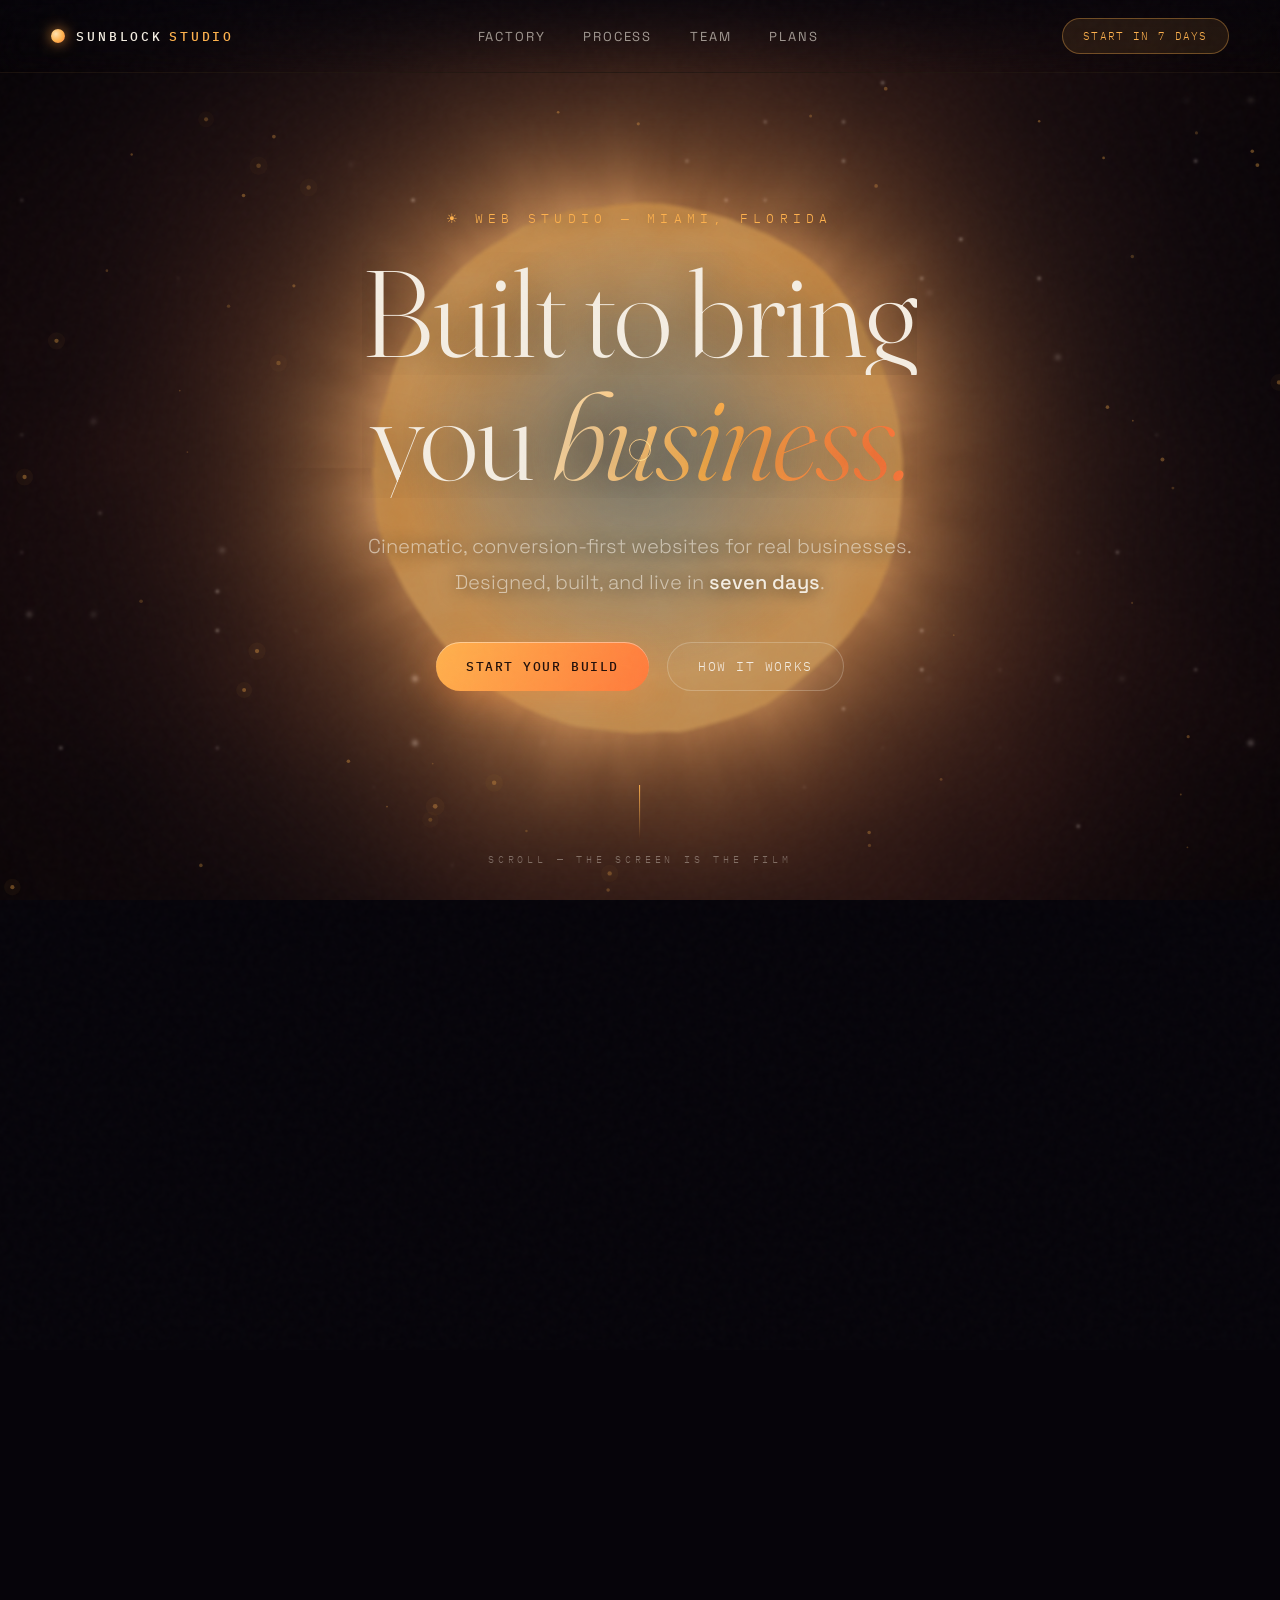
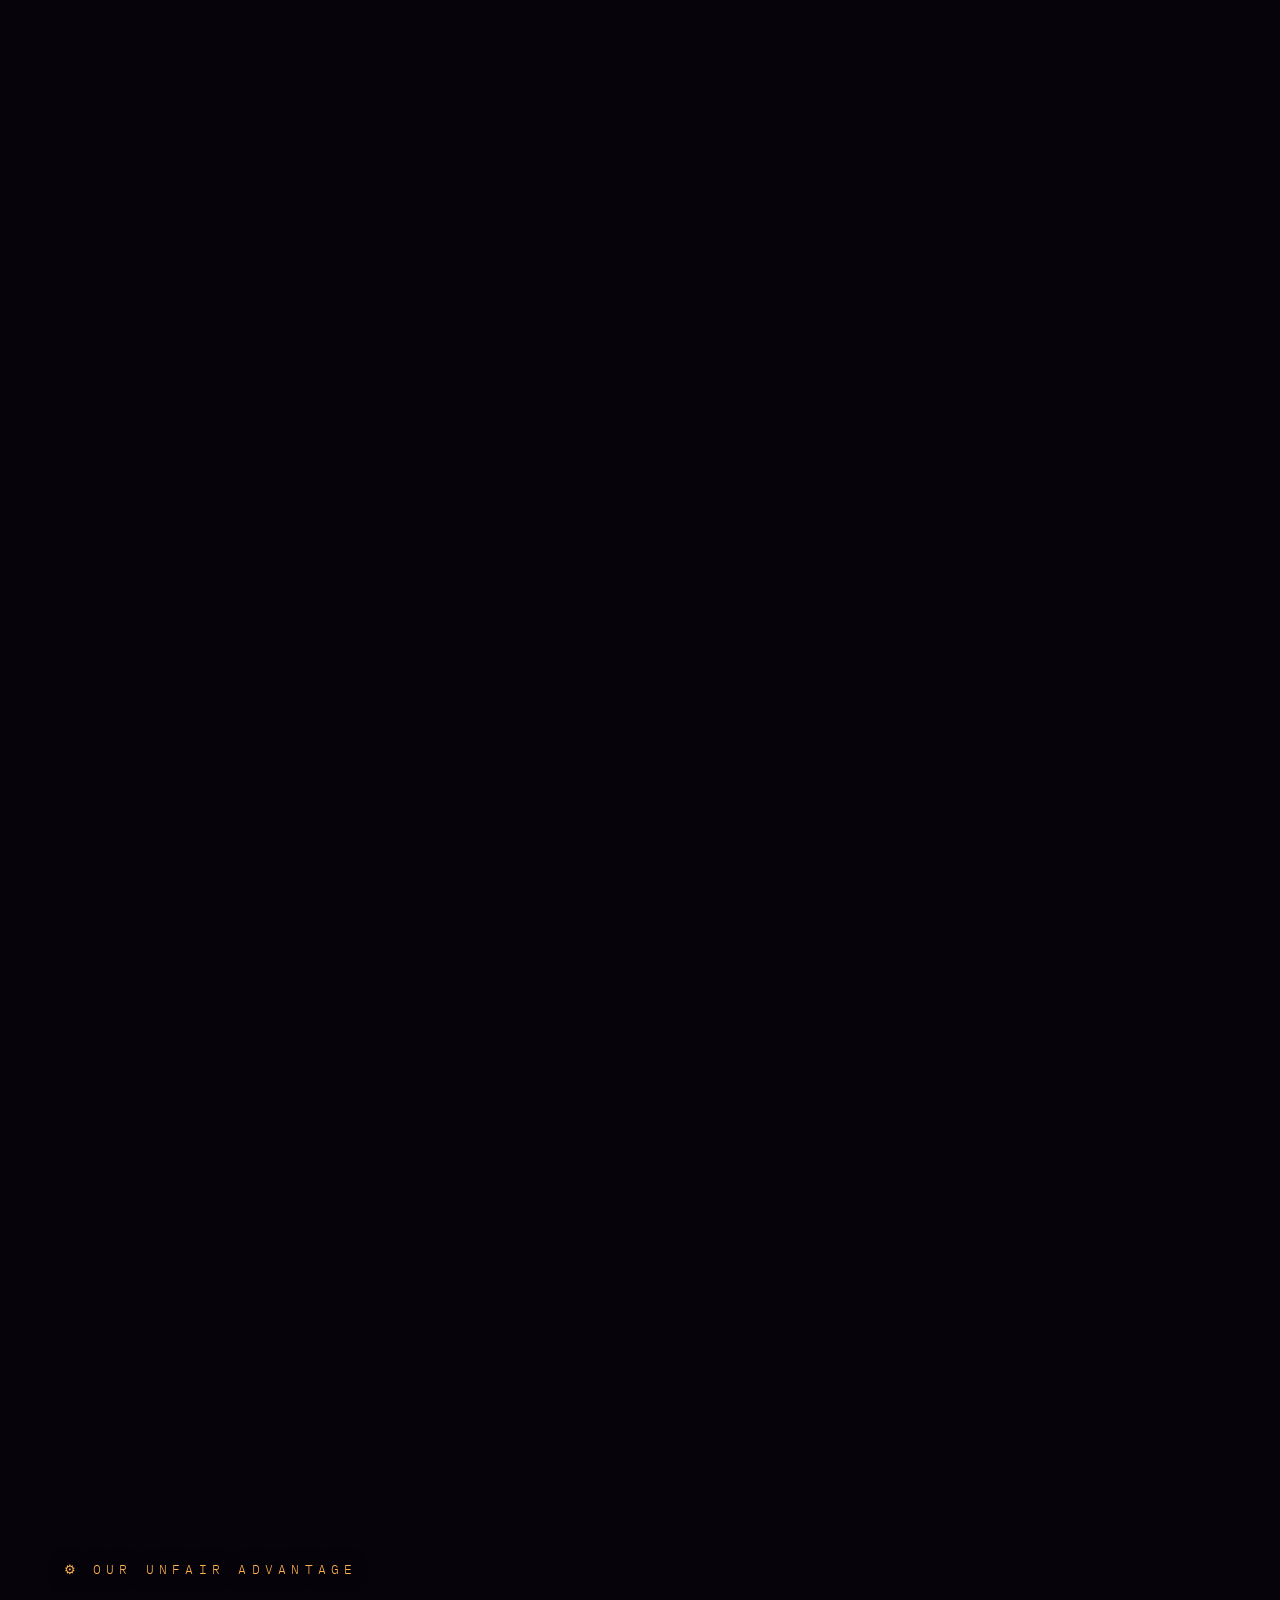
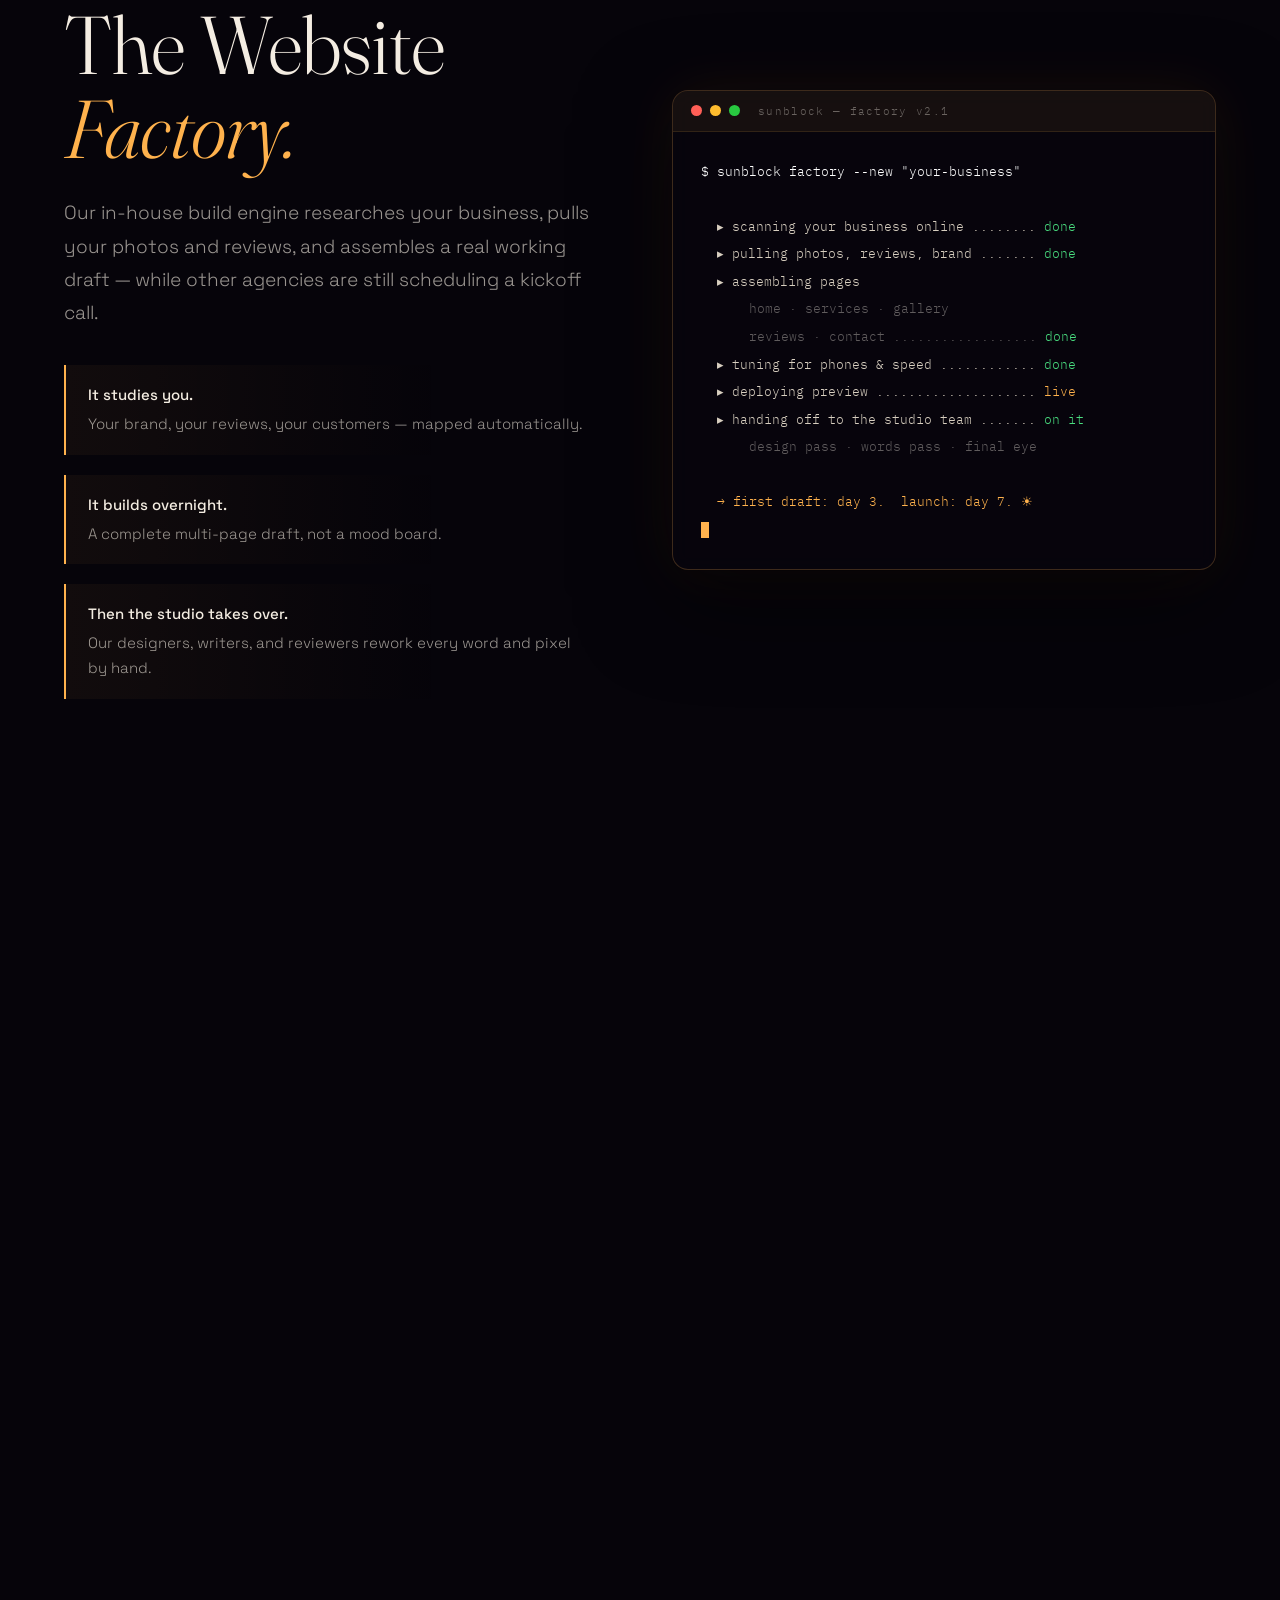
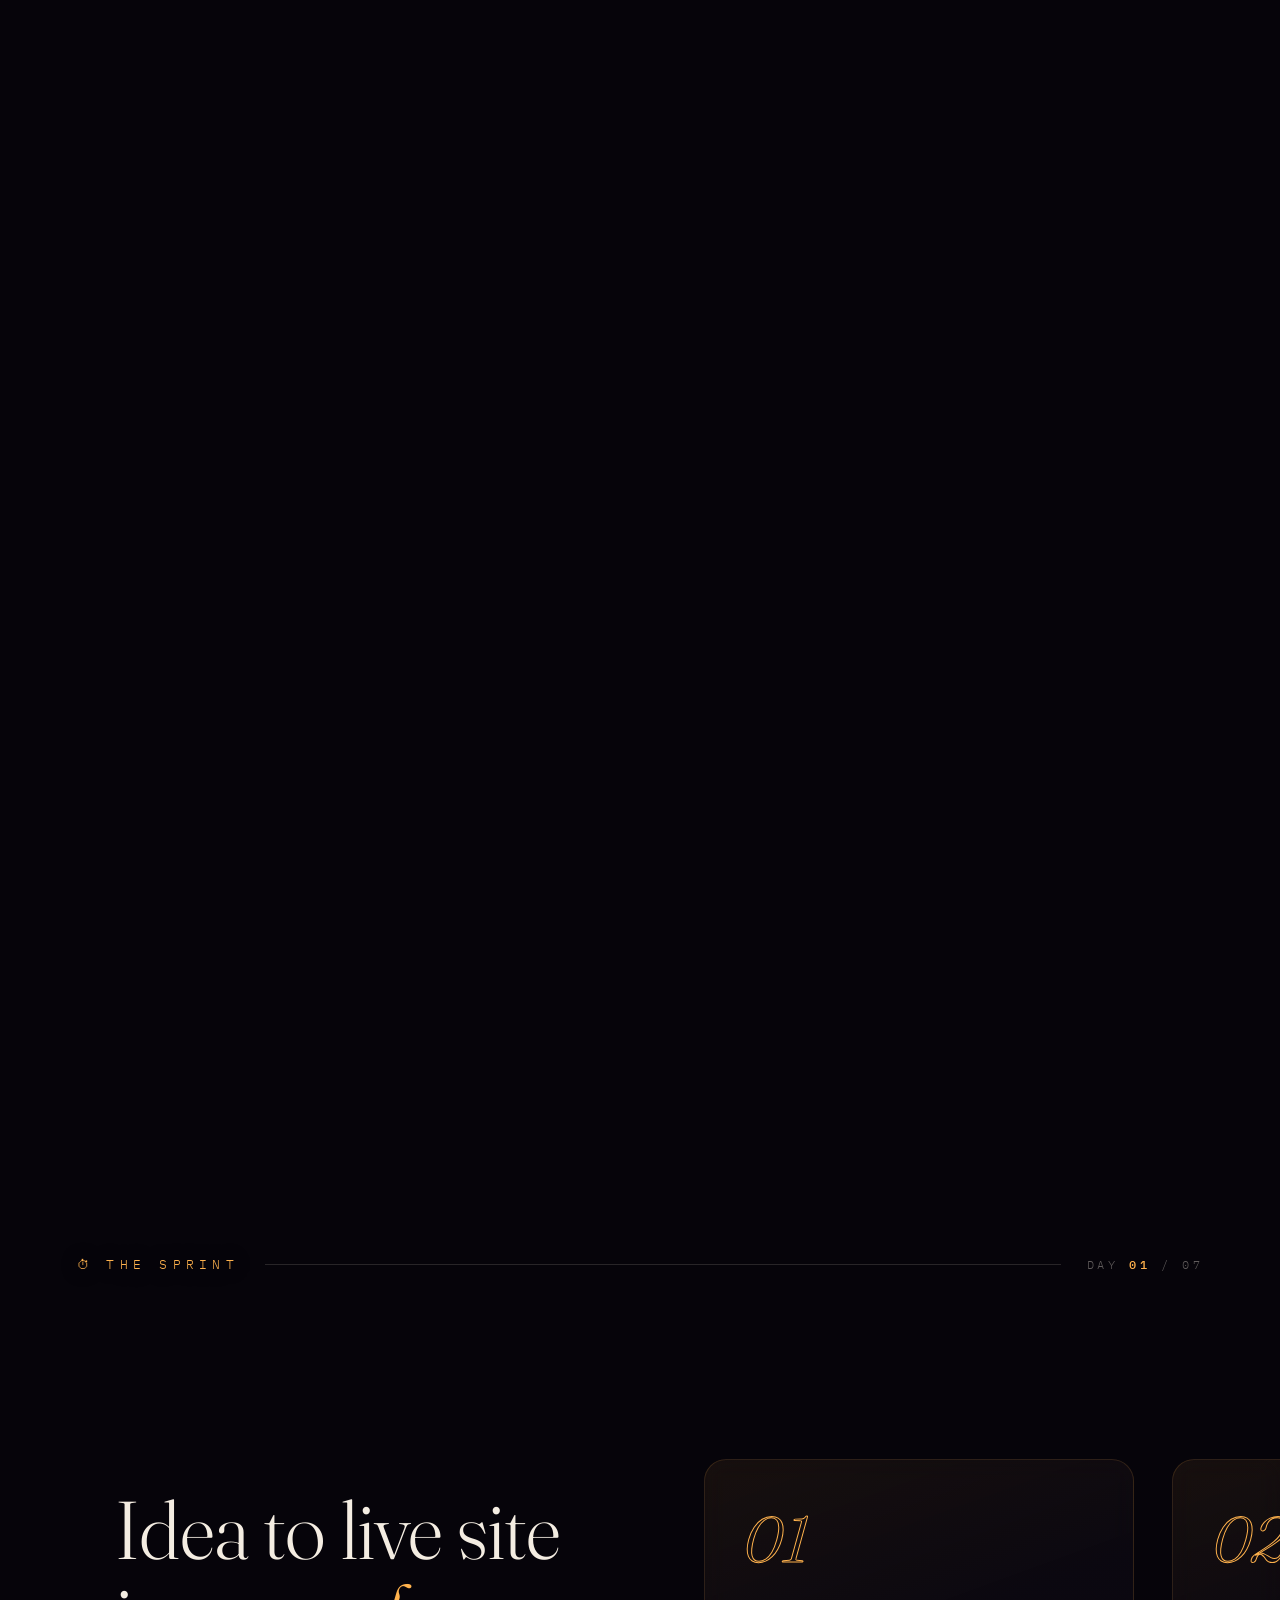
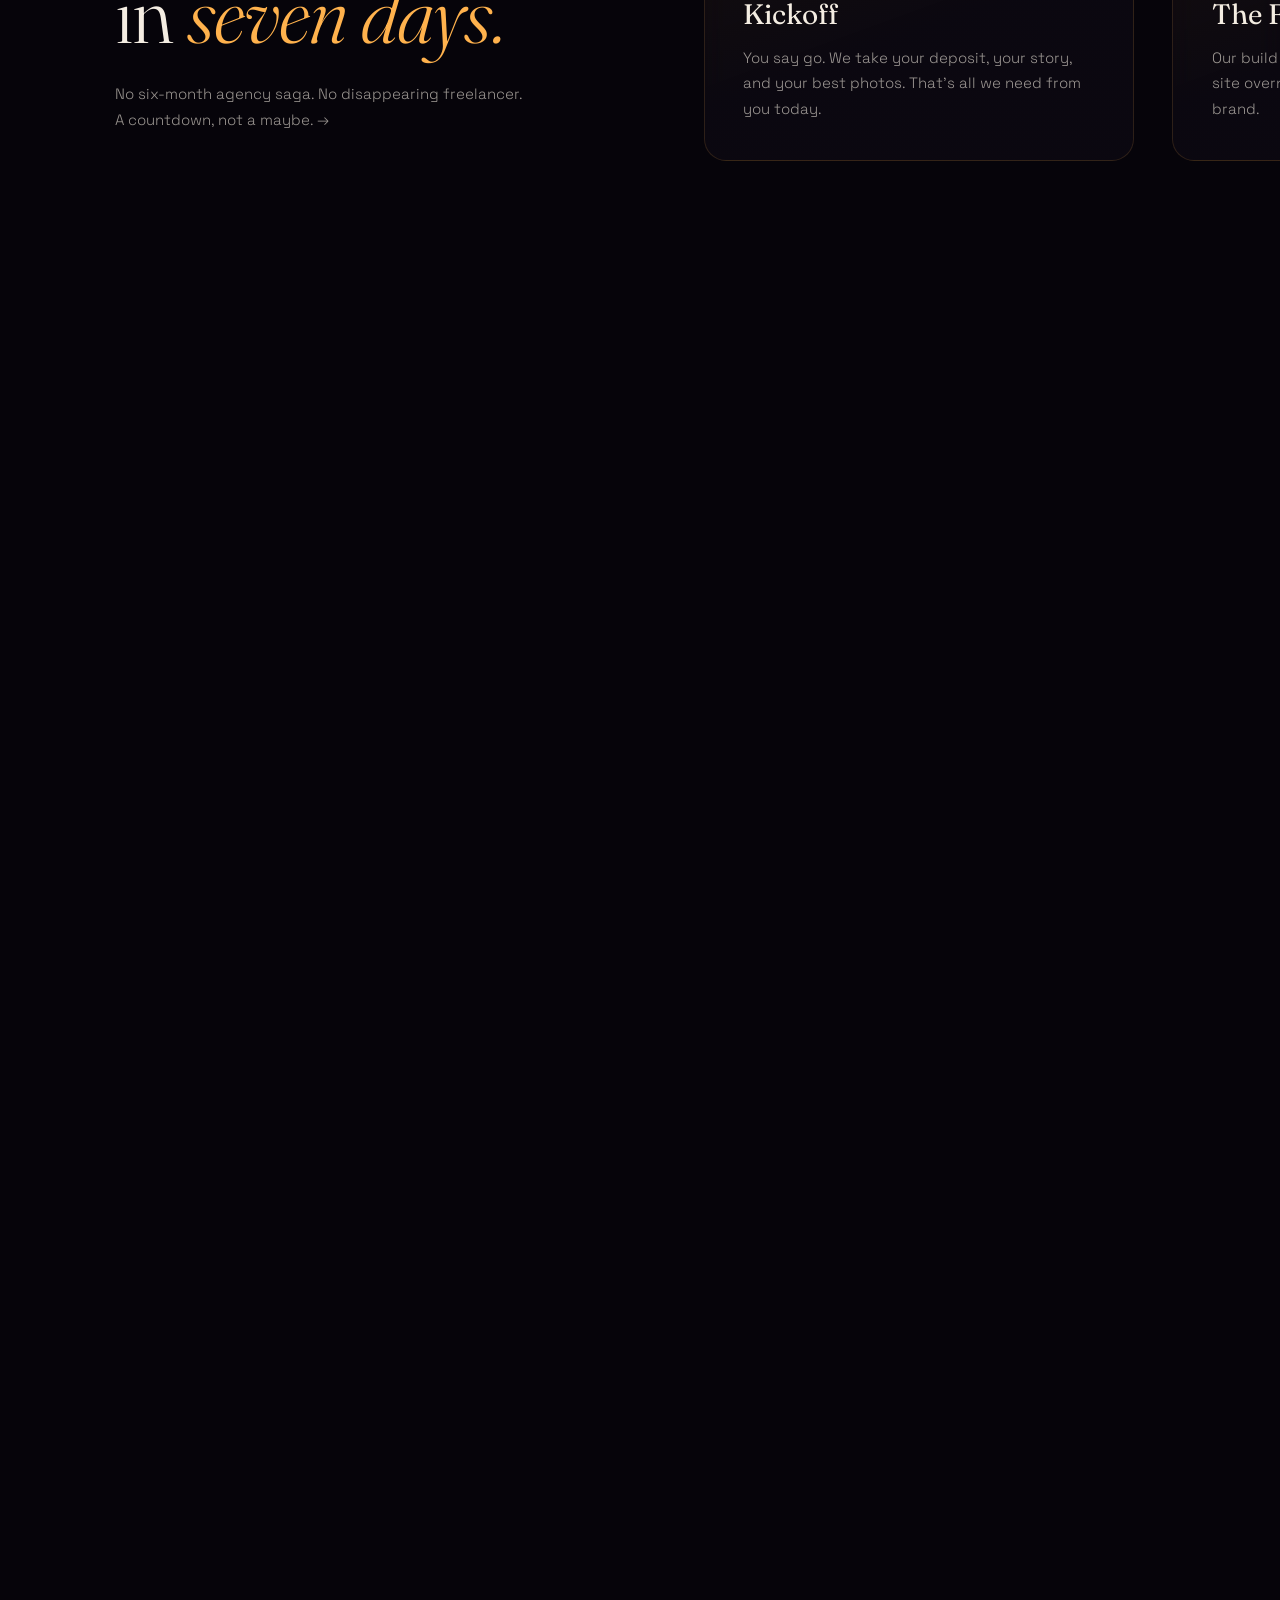
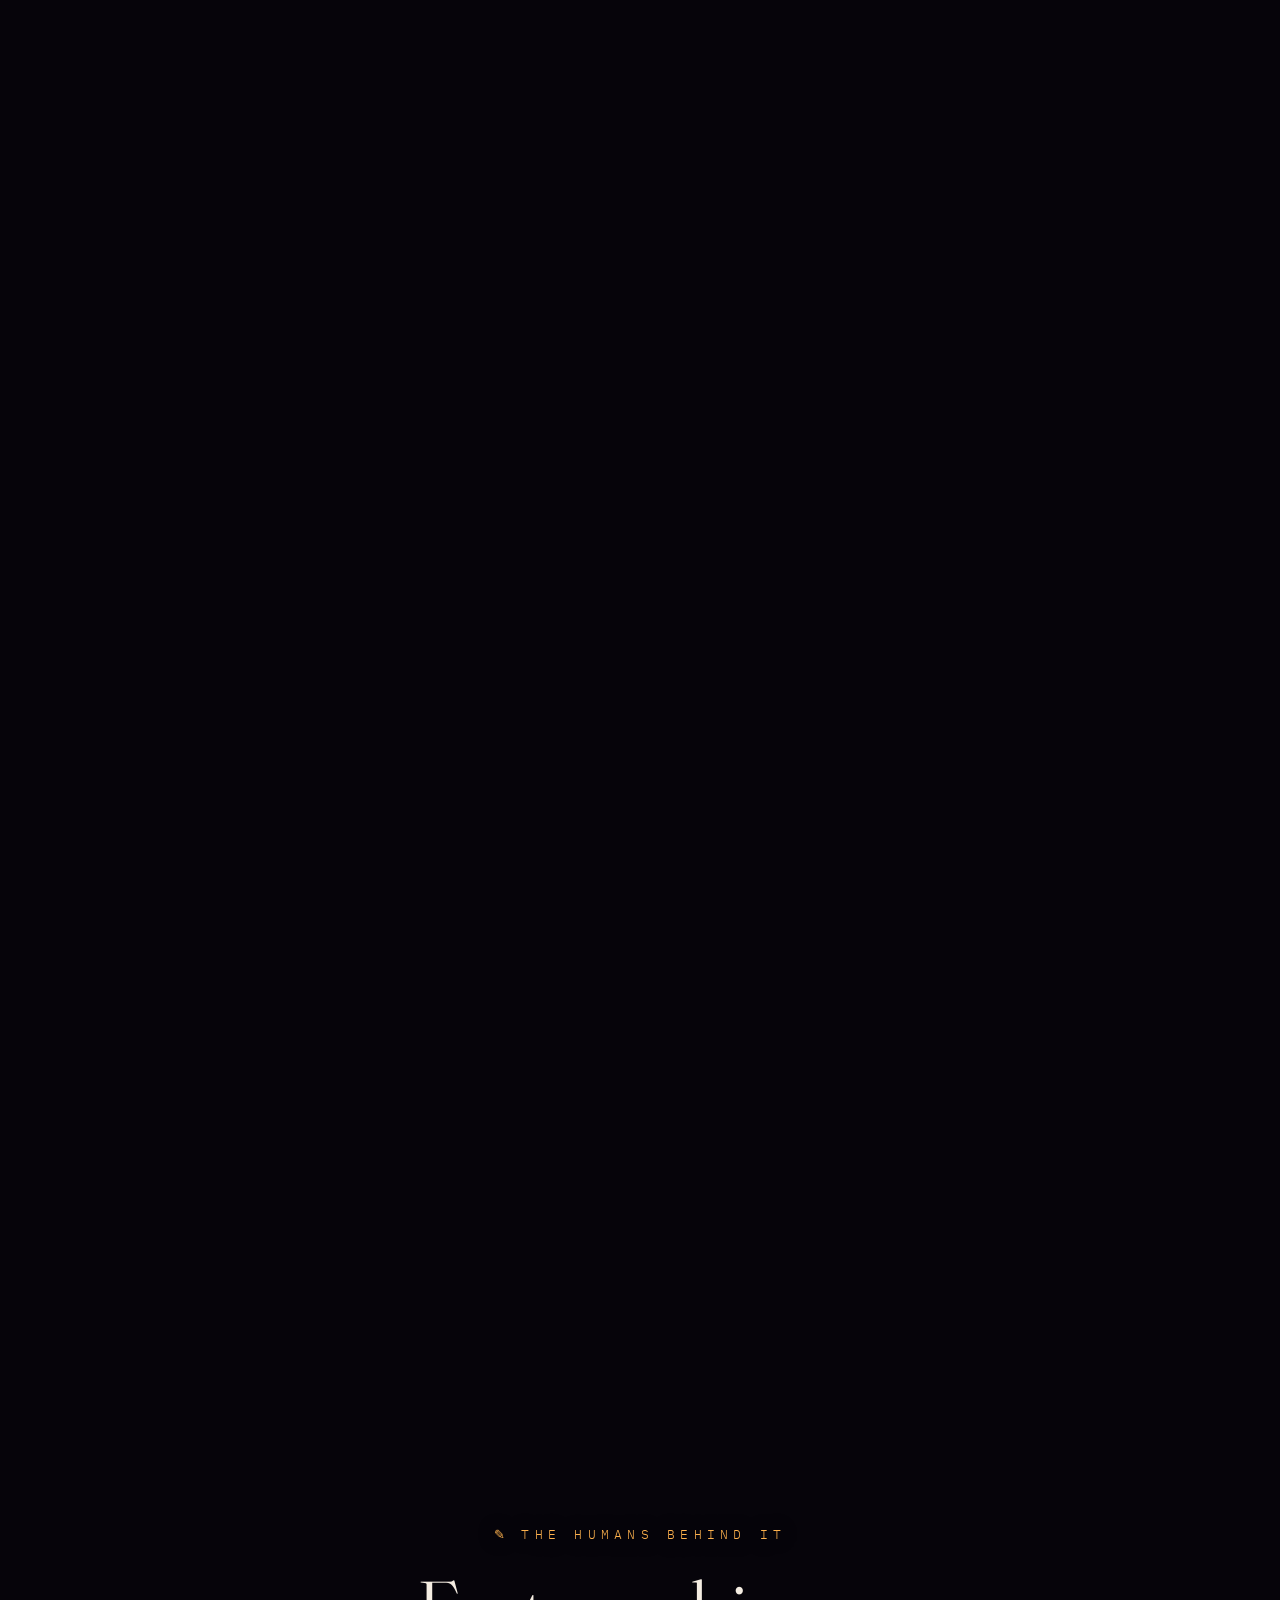
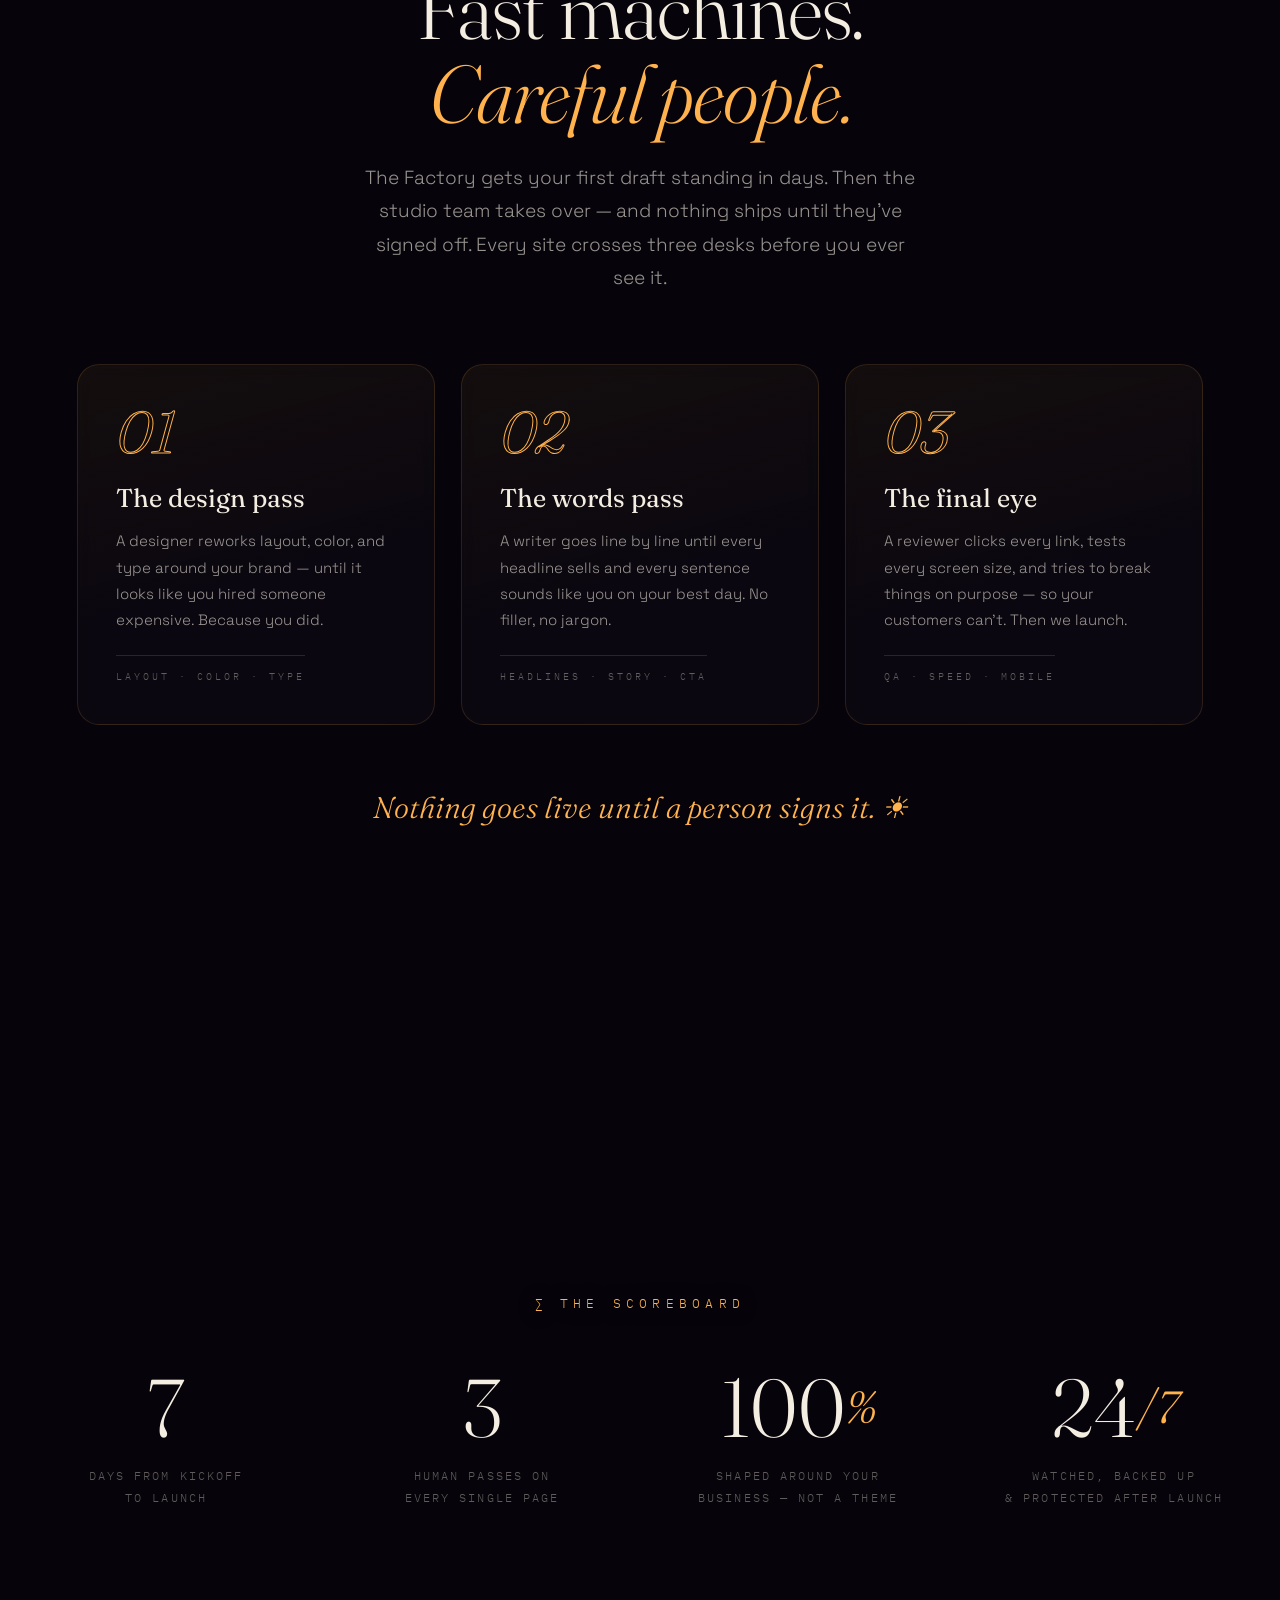
==== index.html @ 23e0f9dd "Sunblock Studio site — Solar Cinema scrollytelling build One-page generative-film site: WebGL sun sh" ====
<!DOCTYPE html>
<html lang="en">
<head>
  <meta charset="UTF-8">
  <meta name="viewport" content="width=device-width, initial-scale=1.0">
  <title>Sunblock Studio — Websites Built to Bring You Business</title>
  <meta name="description" content="Sunblock Studio builds cinematic, conversion-first websites for real businesses. Designed, built, and live in seven days.">
  <meta property="og:title" content="Sunblock Studio">
  <meta property="og:description" content="Websites built to bring you business. Live in seven days.">
  <meta property="og:url" content="https://sunblockstudio.com">
  <link rel="icon" href="data:image/svg+xml,%3Csvg xmlns='http://www.w3.org/2000/svg' viewBox='0 0 100 100'%3E%3Ccircle cx='50' cy='50' r='28' fill='%23ffb24d'/%3E%3Ccircle cx='50' cy='50' r='42' fill='none' stroke='%23ffb24d' stroke-width='3' stroke-dasharray='8 10'/%3E%3C/svg%3E">
  <link rel="preconnect" href="https://fonts.googleapis.com">
  <link rel="preconnect" href="https://fonts.gstatic.com" crossorigin>
  <link href="https://fonts.googleapis.com/css2?family=Fraunces:opsz,wght@9..144,300;9..144,400;9..144,600&family=Space+Grotesk:wght@300;400;500;600&family=IBM+Plex+Mono:wght@400;500&display=swap" rel="stylesheet">
  <link rel="stylesheet" href="styles.css">
</head>
<body>

  <!-- ============ THE FILM : full-screen generative canvases ============ -->
  <canvas id="gl" aria-hidden="true"></canvas>
  <canvas id="net" aria-hidden="true"></canvas>
  <div class="grain" aria-hidden="true"></div>
  <div class="cursor" aria-hidden="true"></div>

  <!-- ============ LOADER ============ -->
  <div class="loader" id="loader" aria-hidden="true">
    <div class="loader-sun"></div>
    <div class="loader-word">SUNBLOCK&nbsp;STUDIO</div>
  </div>

  <!-- ============ NAV ============ -->
  <header class="nav" id="nav">
    <a class="nav-logo" href="#hero" data-jump>
      <span class="nav-sun" aria-hidden="true"></span>
      <span>SUNBLOCK<em>STUDIO</em></span>
    </a>
    <nav class="nav-links">
      <a href="#factory" data-jump>Factory</a>
      <a href="#days" data-jump>Process</a>
      <a href="#team" data-jump>Team</a>
      <a href="#pricing" data-jump>Plans</a>
    </nav>
    <a class="btn btn-small magnetic" href="mailto:hello@sunblockstudio.com">Start in 7 days</a>
  </header>

  <main id="film">

    <!-- ============ SCENE 01 · THE SUN ============ -->
    <section class="scene" id="hero" data-scene="hero" style="--h:220">
      <div class="pin">
        <div class="hero-inner">
          <p class="eyebrow reveal">☀&ensp;WEB STUDIO — MIAMI, FLORIDA</p>
          <h1 class="hero-title">
            <span class="line"><span>Built to bring</span></span>
            <span class="line"><span>you <em>business.</em></span></span>
          </h1>
          <p class="hero-sub reveal">Cinematic, conversion-first websites for real businesses.<br>
          Designed, built, and live in <strong>seven days</strong>.</p>
          <div class="hero-cta reveal">
            <a class="btn btn-solar magnetic" href="#pricing" data-jump>Start your build</a>
            <a class="btn btn-ghost magnetic" href="#factory" data-jump>How it works</a>
          </div>
        </div>
        <div class="scroll-cue">
          <span class="scroll-cue-line"></span>
          <span class="scroll-cue-txt">SCROLL — THE SCREEN IS THE FILM</span>
        </div>
      </div>
    </section>

    <!-- ============ SCENE 02 · THE SIGNAL ============ -->
    <section class="scene" id="signal" data-scene="signal" style="--h:300">
      <div class="pin">
        <div class="beat" data-beat="0">
          <p class="beat-kicker">01 / THE TRUTH</p>
          <h2>Every customer you'll<br>ever get sees your<br><em>website first.</em></h2>
        </div>
        <div class="beat" data-beat="1">
          <p class="beat-kicker">02 / THE WINDOW</p>
          <h2><em>Five seconds.</em><br>That's how long<br>they give you.</h2>
        </div>
        <div class="beat" data-beat="2">
          <p class="beat-kicker">03 / THE FIX</p>
          <h2>Most sites weren't built<br>for that fight.<br><em>Ours are.</em></h2>
          <div class="beat-chips">
            <span class="chip">Loads instantly</span>
            <span class="chip">Looks expensive</span>
            <span class="chip">Makes the phone ring</span>
          </div>
        </div>
      </div>
    </section>

    <!-- ============ SCENE 03 · THE FACTORY ============ -->
    <section class="scene" id="factory" data-scene="factory" style="--h:320">
      <div class="pin">
        <div class="factory-grid">
          <div class="factory-copy">
            <p class="eyebrow">⚙&ensp;OUR UNFAIR ADVANTAGE</p>
            <h2 class="display">The Website<br><em>Factory.</em></h2>
            <p class="lede">Our in-house build engine researches your business, pulls your photos and
              reviews, and assembles a real working draft — while other agencies are still
              scheduling a kickoff call.</p>
            <ul class="factory-feats">
              <li data-feat="0"><b>It studies you.</b> Your brand, your reviews, your customers — mapped automatically.</li>
              <li data-feat="1"><b>It builds overnight.</b> A complete multi-page draft, not a mood board.</li>
              <li data-feat="2"><b>Then the studio takes over.</b> Our designers, writers, and reviewers rework every word and pixel by hand.</li>
            </ul>
          </div>
          <div class="terminal" id="terminal">
            <div class="terminal-bar">
              <span class="tdot td-r"></span><span class="tdot td-y"></span><span class="tdot td-g"></span>
              <span class="terminal-title">sunblock — factory v2.1</span>
            </div>
            <pre class="terminal-body" id="termBody"></pre>
          </div>
        </div>
      </div>
    </section>

    <!-- ============ SCENE 04 · SEVEN DAYS ============ -->
    <section class="scene" id="days" data-scene="days" style="--h:560">
      <div class="pin pin-clip">
        <div class="days-head">
          <p class="eyebrow">⏱&ensp;THE SPRINT</p>
          <div class="days-meter"><span id="daysMeterFill"></span></div>
          <p class="days-count mono">DAY <b id="dayNum">01</b> / 07</p>
        </div>
        <div class="days-track" id="daysTrack">
          <article class="day-card day-intro">
            <h2 class="display">Idea to live site<br>in <em>seven days.</em></h2>
            <p class="lede">No six-month agency saga. No disappearing freelancer.<br>A countdown, not a maybe. →</p>
          </article>
          <article class="day-card"><span class="day-num">01</span><h3>Kickoff</h3><p>You say go. We take your deposit, your story, and your best photos. That's all we need from you today.</p></article>
          <article class="day-card"><span class="day-num">02</span><h3>The Factory runs</h3><p>Our build engine assembles the bones of your site overnight while our designers map your brand.</p></article>
          <article class="day-card"><span class="day-num">03</span><h3>First draft — live</h3><p>You get a real link to a real working site. Not a sketch. Click it on your phone.</p></article>
          <article class="day-card"><span class="day-num">04</span><h3>Your notes</h3><p>Tell us everything. Too bold, not bold enough, wrong photo — we want all of it.</p></article>
          <article class="day-card"><span class="day-num">05</span><h3>Revisions</h3><p>Our designers and writers work through every note until it sounds like you on your best day.</p></article>
          <article class="day-card"><span class="day-num">06</span><h3>Polish &amp; QA</h3><p>Speed-tuned, phone-tested, search-ready. We sweat the last 2% — that's where “fine” becomes “damn.”</p></article>
          <article class="day-card day-launch"><span class="day-num">07</span><h3>Launch ☀</h3><p>Your domain goes live and the internet finally sees your business the way your best customers do.</p></article>
        </div>
      </div>
    </section>

    <!-- ============ SCENE 05 · THE STUDIO ============ -->
    <section class="flow" id="team" data-scene="team">
      <div class="team-head">
        <p class="eyebrow">✎ THE HUMANS BEHIND IT</p>
        <h2 class="display">Fast machines.<br><em>Careful people.</em></h2>
        <p class="lede">The Factory gets your first draft standing in days. Then the studio team takes
          over — and nothing ships until they’ve signed off. Every site crosses three desks
          before you ever see it.</p>
      </div>
      <div class="pass-grid">
        <article class="pass-card reveal">
          <span class="pass-num">01</span>
          <h3>The design pass</h3>
          <p>A designer reworks layout, color, and type around your brand — until it looks like
            you hired someone expensive. Because you did.</p>
          <span class="pass-tag">LAYOUT · COLOR · TYPE</span>
        </article>
        <article class="pass-card reveal">
          <span class="pass-num">02</span>
          <h3>The words pass</h3>
          <p>A writer goes line by line until every headline sells and every sentence sounds like you
            on your best day. No filler, no jargon.</p>
          <span class="pass-tag">HEADLINES · STORY · CTA</span>
        </article>
        <article class="pass-card reveal">
          <span class="pass-num">03</span>
          <h3>The final eye</h3>
          <p>A reviewer clicks every link, tests every screen size, and tries to break things on
            purpose — so your customers can’t. Then we launch.</p>
          <span class="pass-tag">QA · SPEED · MOBILE</span>
        </article>
      </div>
      <p class="team-sign reveal">Nothing goes live until a person signs it. ☀</p>
    </section>

    <!-- ============ SCENE 06 · NUMBERS ============ -->
    <section class="scene" id="numbers" data-scene="numbers" style="--h:240">
      <div class="pin">
        <div class="numbers-wrap">
          <p class="eyebrow">∑&ensp;THE SCOREBOARD</p>
          <div class="numbers-grid">
            <div class="num"><b><span data-count="7">0</span></b><p>days from kickoff<br>to launch</p></div>
            <div class="num"><b><span data-count="3">0</span></b><p>human passes on<br>every single page</p></div>
            <div class="num"><b><span data-count="100">0</span><i>%</i></b><p>shaped around your<br>business — not a theme</p></div>
            <div class="num"><b><span data-count="24">0</span><i>/7</i></b><p>watched, backed up<br>&amp; protected after launch</p></div>
          </div>
        </div>
      </div>
    </section>

    <!-- ============ SCENE 07 · PLANS ============ -->
    <section class="flow" id="pricing" data-scene="pricing">
      <div class="pricing-head">
        <p class="eyebrow">◈ TWO WAYS TO BUILD</p>
        <h2 class="display">Pay for a website,<br><em>get a salesperson.</em></h2>
        <p class="lede">One flat quote, agreed before we start — half to begin, half when you love it.
          No hourly meters, no surprise invoices.</p>
      </div>
      <div class="pricing-grid">
        <div class="price-card" data-tilt>
          <div class="pc-tag">THE STARTER</div>
          <h3>Essential</h3>
          <div class="pc-price">5<span>&nbsp;custom pages</span></div>
          <p class="pc-sub">a sharp, fast presence that makes the phone ring</p>
          <ul>
            <li>Home, about, services, contact — plus one page that’s all yours</li>
            <li>Built for phones first, where your customers are</li>
            <li>Contact &amp; lead-capture forms straight to your inbox</li>
            <li>Professional copywriting included</li>
            <li>SEO foundations — titles, meta, speed, alt text</li>
            <li>Hosting &amp; SSL set up for you</li>
            <li>30 days of post-launch support</li>
          </ul>
          <div class="pc-deal">☀ Comes with your first month of <b>Care Basic</b> — on us</div>
          <a class="btn btn-ghost btn-wide magnetic" href="mailto:hello@sunblockstudio.com?subject=Essential%20build">Start Essential</a>
        </div>
        <div class="price-card price-featured" data-tilt>
          <div class="pc-tag">THE FULL ENGINE</div>
          <h3>Professional</h3>
          <div class="pc-price">8<span>&nbsp;custom pages</span></div>
          <p class="pc-sub">for businesses ready to take bookings and own their keywords</p>
          <ul>
            <li>Everything in Essential, with room to stretch</li>
            <li>Online booking or scheduling, built in</li>
            <li>Advanced SEO to compete for your search terms</li>
            <li>Google Business Profile set up &amp; optimized</li>
            <li>Analytics &amp; conversion tracking</li>
            <li>Social media integration</li>
            <li>60 days of post-launch support</li>
          </ul>
          <div class="pc-deal">☀ Comes with your first month of <b>Care Pro</b> — on us</div>
          <a class="btn btn-solar btn-wide magnetic" href="mailto:hello@sunblockstudio.com?subject=Professional%20build">Start Professional</a>
        </div>
      </div>

      <div class="care-head">
        <p class="eyebrow">♡ THEN WE KEEP IT ALIVE</p>
        <h3 class="care-title">A website isn’t a launch.<br><em>It’s a heartbeat.</em></h3>
      </div>
      <div class="pricing-grid care-grid">
        <div class="price-card care-card" data-tilt>
          <div class="pc-tag">CARE BASIC</div>
          <h3>Watched &amp; safe</h3>
          <ul>
            <li>Daily automated backups</li>
            <li>Uptime monitoring — we know before you do</li>
            <li>Security &amp; software updates</li>
            <li>Monthly speed check</li>
            <li>Monthly email check-in</li>
          </ul>
        </div>
        <div class="price-card care-card" data-tilt>
          <div class="pc-tag">CARE PRO</div>
          <h3>Watched &amp; growing</h3>
          <ul>
            <li>Everything in Care Basic</li>
            <li>2 hours of edits, every month</li>
            <li>Monthly Google Business post</li>
            <li>Keyword ranking + traffic reports</li>
            <li>Priority support</li>
            <li>A free new page every quarter</li>
          </ul>
        </div>
      </div>
      <p class="pricing-note">Exact quote on a 15-minute discovery call. We’ll recommend the right
        fit — no pressure, no homework.</p>
    </section>

    <!-- ============ SCENE 08 · SUNRISE / CONTACT ============ -->
    <section class="scene" id="contact" data-scene="outro" style="--h:200">
      <div class="pin">
        <div class="outro-inner">
          <p class="eyebrow">☀&ensp;YOUR TURN IN THE LIGHT</p>
          <h2 class="outro-title">Let's build<br><em>yours.</em></h2>
          <a class="outro-mail magnetic" href="mailto:hello@sunblockstudio.com">hello@sunblockstudio.com</a>
          <p class="outro-note">Tell us your business name. We'll take it from there.</p>
        </div>
        <footer class="footer">
          <span>© <span id="yr">2026</span> Sunblock Studio · Miami, FL</span>
          <span class="footer-tag">BUILT TO BRING YOU BUSINESS</span>
          <span>sunblockstudio.com</span>
        </footer>
      </div>
    </section>

  </main>

  <script src="main.js"></script>
</body>
</html>
---- styles.css ----
/* ════════════════════════════════════════════════════════════
   SUNBLOCK STUDIO — SOLAR CINEMA
   The screen is the film. DOM floats above two live canvases.
   ════════════════════════════════════════════════════════════ */

:root{
  --bg:#06040a;
  --ink:#f4ede2;
  --ink-dim:rgba(244,237,226,.62);
  --ink-faint:rgba(244,237,226,.38);
  --solar:#ffb24d;
  --solar-hot:#ff7a3c;
  --aqua:#30d7cf;
  --line:rgba(255,178,77,.16);
  --glass:rgba(16,12,22,.55);
  --serif:"Fraunces",Georgia,serif;
  --sans:"Space Grotesk","Helvetica Neue",sans-serif;
  --mono:"IBM Plex Mono",ui-monospace,monospace;
}

*{margin:0;padding:0;box-sizing:border-box}
html{scroll-behavior:auto}
body{
  background:var(--bg);
  color:var(--ink);
  font-family:var(--sans);
  font-weight:300;
  overflow-x:hidden;
  -webkit-font-smoothing:antialiased;
  cursor:none;
}
@media (pointer:coarse){ body{cursor:auto} }

::selection{background:var(--solar);color:#1a0e02}

/* ── canvases: the film layer ─────────────────────────────── */
#gl,#net{
  position:fixed;inset:0;width:100vw;height:100vh;
  pointer-events:none;
}
#gl{z-index:0}
#net{z-index:1}

/* film grain */
.grain{
  position:fixed;inset:-50%;z-index:60;pointer-events:none;
  background-image:url("data:image/svg+xml,%3Csvg viewBox='0 0 300 300' xmlns='http://www.w3.org/2000/svg'%3E%3Cfilter id='n'%3E%3CfeTurbulence type='fractalNoise' baseFrequency='0.85' numOctaves='2' stitchTiles='stitch'/%3E%3C/filter%3E%3Crect width='100%25' height='100%25' filter='url(%23n)' opacity='0.5'/%3E%3C/svg%3E");
  opacity:.045;
  animation:grain 7s steps(8) infinite;
}
@keyframes grain{
  0%,100%{transform:translate(0,0)} 12%{transform:translate(-3%,2%)}
  25%{transform:translate(2%,-4%)} 37%{transform:translate(-4%,-2%)}
  50%{transform:translate(3%,3%)} 62%{transform:translate(-2%,4%)}
  75%{transform:translate(4%,-3%)} 87%{transform:translate(-3%,-3%)}
}

/* cursor */
.cursor{
  position:fixed;z-index:70;width:22px;height:22px;
  left:0;top:0;pointer-events:none;
  border:1px solid rgba(255,178,77,.9);border-radius:50%;
  transform:translate(-50%,-50%);
  transition:width .25s,height .25s,background .25s;
  mix-blend-mode:screen;
  box-shadow:0 0 24px rgba(255,178,77,.35);
}
.cursor.is-hot{width:64px;height:64px;background:rgba(255,178,77,.12)}
@media (pointer:coarse){ .cursor{display:none} }

/* ── loader ───────────────────────────────────────────────── */
.loader{
  position:fixed;inset:0;z-index:100;background:var(--bg);
  display:flex;flex-direction:column;align-items:center;justify-content:center;gap:28px;
  transition:opacity .9s ease,visibility .9s;
}
.loader.is-done{opacity:0;visibility:hidden}
.loader-sun{
  width:64px;height:64px;border-radius:50%;
  background:radial-gradient(circle at 35% 35%,#ffd9a0,var(--solar) 45%,var(--solar-hot));
  box-shadow:0 0 60px 18px rgba(255,150,60,.45);
  animation:pulse 1.4s ease-in-out infinite;
}
@keyframes pulse{50%{transform:scale(1.12);box-shadow:0 0 90px 30px rgba(255,150,60,.55)}}
.loader-word{font-family:var(--mono);font-size:12px;letter-spacing:.5em;color:var(--ink-dim)}

/* ── nav ──────────────────────────────────────────────────── */
.nav{
  position:fixed;z-index:50;top:0;left:0;right:0;
  display:flex;align-items:center;justify-content:space-between;
  padding:18px clamp(20px,4vw,56px);
  background:linear-gradient(rgba(6,4,10,.72),rgba(6,4,10,0));
  backdrop-filter:blur(14px);-webkit-backdrop-filter:blur(14px);
  border-bottom:1px solid rgba(255,178,77,.08);
  transition:transform .5s cubic-bezier(.22,1,.36,1);
}
.nav.is-hidden{transform:translateY(-110%)}
.nav-logo{
  display:flex;align-items:center;gap:11px;text-decoration:none;color:var(--ink);
  font-family:var(--mono);font-size:13px;letter-spacing:.22em;font-weight:500;
}
.nav-logo em{font-style:normal;color:var(--solar);margin-left:.45em}
.nav-sun{
  width:14px;height:14px;border-radius:50%;
  background:radial-gradient(circle at 35% 35%,#ffe2b0,var(--solar) 55%,var(--solar-hot));
  box-shadow:0 0 14px rgba(255,160,60,.8);
}
.nav-links{display:flex;gap:clamp(16px,3vw,38px)}
.nav-links a{
  color:var(--ink-dim);text-decoration:none;font-size:13px;letter-spacing:.14em;
  text-transform:uppercase;font-weight:400;transition:color .25s;
}
.nav-links a:hover{color:var(--solar)}
@media (max-width:760px){ .nav-links{display:none} }

/* ── buttons ──────────────────────────────────────────────── */
.btn{
  display:inline-flex;align-items:center;justify-content:center;gap:8px;
  font-family:var(--mono);font-size:13px;letter-spacing:.12em;text-transform:uppercase;
  padding:15px 30px;border-radius:999px;text-decoration:none;
  transition:transform .3s cubic-bezier(.22,1,.36,1),box-shadow .3s,background .3s,color .3s;
  will-change:transform;
}
.btn-small{padding:10px 20px;font-size:11px}
.btn-wide{width:100%;margin-top:28px}
.btn-solar{
  background:linear-gradient(120deg,var(--solar),var(--solar-hot));
  color:#23100a;font-weight:500;
  box-shadow:0 8px 36px rgba(255,140,60,.35),inset 0 1px 0 rgba(255,255,255,.4);
}
.btn-solar:hover{box-shadow:0 12px 52px rgba(255,140,60,.6)}
.btn-ghost{
  color:var(--ink);border:1px solid rgba(244,237,226,.25);
  background:rgba(244,237,226,.03);
}
.btn-ghost:hover{border-color:var(--solar);color:var(--solar)}
.btn-small{background:rgba(255,178,77,.1);color:var(--solar);border:1px solid rgba(255,178,77,.35)}
.btn-small:hover{background:var(--solar);color:#23100a}

/* ── type system ──────────────────────────────────────────── */
.eyebrow{
  font-family:var(--mono);font-size:clamp(10px,1.1vw,12.5px);letter-spacing:.42em;
  color:var(--solar);text-transform:uppercase;margin-bottom:26px;
}
.display{
  font-family:var(--serif);font-weight:300;
  font-size:clamp(40px,6.4vw,86px);line-height:1.02;letter-spacing:-.01em;
}
.display em{font-style:italic;color:var(--solar)}
.lede{
  font-size:clamp(15px,1.5vw,19px);line-height:1.75;color:var(--ink-dim);
  max-width:560px;margin-top:26px;
}
.mono{font-family:var(--mono)}

/* ── scene plumbing ───────────────────────────────────────── */
.scene{position:relative;z-index:2;height:calc(var(--h) * 1vh)}
.pin{
  position:sticky;top:0;height:100vh;
  display:flex;flex-direction:column;align-items:center;justify-content:center;
  overflow:visible;
}
.pin-clip{overflow:hidden;align-items:flex-start;justify-content:flex-start}
.flow{position:relative;z-index:2;padding:clamp(90px,14vh,160px) clamp(20px,6vw,90px)}

/* ════════ SCENE 01 · HERO ════════ */
.hero-inner{
  text-align:center;padding:60px 40px;max-width:1100px;border-radius:50%;
  background:radial-gradient(closest-side,rgba(6,4,10,.42),transparent 75%);
}
.hero-sub,.eyebrow{text-shadow:0 1px 18px rgba(6,4,10,.8)}
.hero-title{text-shadow:0 2px 40px rgba(6,4,10,.45)}
.hero-title{
  font-family:var(--serif);font-weight:300;
  font-size:clamp(52px,9.6vw,138px);line-height:1.0;letter-spacing:-.015em;
  margin:8px 0 30px;
}
.hero-title em{
  font-style:italic;
  background:linear-gradient(100deg,#ffd9a0 10%,var(--solar) 45%,var(--solar-hot) 90%);
  -webkit-background-clip:text;background-clip:text;color:transparent;
}
.hero-title .line{display:block;overflow:hidden}
.hero-title .line>span{display:inline-block;transform:translateY(110%);animation:rise 1.1s cubic-bezier(.16,1,.3,1) forwards}
.hero-title .line:nth-child(2)>span{animation-delay:.14s}
@keyframes rise{to{transform:translateY(0)}}
.hero-sub{
  font-size:clamp(15px,1.7vw,20px);line-height:1.8;color:var(--ink-dim);
}
.hero-sub strong{color:var(--ink);font-weight:500}
.hero-cta{display:flex;gap:18px;justify-content:center;margin-top:42px;flex-wrap:wrap}

.reveal{opacity:0;transform:translateY(26px);transition:opacity 1s ease,transform 1s cubic-bezier(.16,1,.3,1)}
.reveal.is-in{opacity:1;transform:none}

.scroll-cue{
  position:absolute;bottom:34px;left:50%;transform:translateX(-50%);
  display:flex;flex-direction:column;align-items:center;gap:14px;
}
.scroll-cue-line{
  width:1px;height:54px;background:linear-gradient(var(--solar),transparent);
  position:relative;overflow:hidden;
}
.scroll-cue-line::after{
  content:"";position:absolute;left:0;top:-40%;width:100%;height:40%;
  background:#fff;animation:drip 1.8s ease-in-out infinite;
}
@keyframes drip{to{top:110%}}
.scroll-cue-txt{font-family:var(--mono);font-size:9.5px;letter-spacing:.4em;color:var(--ink-faint)}

/* ════════ SCENE 02 · SIGNAL BEATS ════════ */
.beat{
  position:absolute;inset:0;display:flex;flex-direction:column;
  align-items:center;justify-content:center;text-align:center;padding:0 24px;
  opacity:0;
  background:radial-gradient(55% 42% at 50% 50%,rgba(6,4,10,.6),transparent 72%);
}
.beat h2{text-shadow:0 2px 30px rgba(6,4,10,.7)}
.beat h2{
  font-family:var(--serif);font-weight:300;
  font-size:clamp(38px,6.8vw,92px);line-height:1.08;letter-spacing:-.01em;
}
.beat h2 em{font-style:italic;color:var(--solar)}
.beat-kicker{
  font-family:var(--mono);font-size:12px;letter-spacing:.5em;color:var(--ink-faint);
  margin-bottom:30px;
}
.beat-chips{display:flex;gap:14px;margin-top:44px;flex-wrap:wrap;justify-content:center}
.chip{
  font-family:var(--mono);font-size:12px;letter-spacing:.1em;
  padding:11px 22px;border-radius:999px;
  border:1px solid var(--line);background:var(--glass);
  backdrop-filter:blur(8px);color:var(--solar);
}

/* ════════ SCENE 03 · FACTORY ════════ */
.factory-grid{
  display:grid;grid-template-columns:1fr 1fr;gap:clamp(36px,5vw,80px);
  align-items:center;max-width:1280px;width:100%;padding:0 clamp(20px,5vw,80px);
}
.factory-feats{list-style:none;margin-top:36px;display:flex;flex-direction:column;gap:20px}
.factory-feats li{
  padding:18px 22px;border-left:2px solid var(--line);
  color:var(--ink-dim);line-height:1.65;font-size:15px;
  background:linear-gradient(90deg,rgba(255,178,77,.05),transparent 70%);
  opacity:.25;transform:translateX(-12px);
  transition:opacity .6s,transform .6s,border-color .6s;
}
.factory-feats li.is-on{opacity:1;transform:none;border-color:var(--solar)}
.factory-feats b{color:var(--ink);font-weight:500;display:block;margin-bottom:4px}

.terminal{
  border-radius:16px;overflow:hidden;
  background:rgba(8,6,14,.82);
  border:1px solid rgba(255,178,77,.22);
  box-shadow:0 30px 90px rgba(0,0,0,.6),0 0 60px rgba(255,150,60,.08);
  backdrop-filter:blur(10px);
}
.terminal-bar{
  display:flex;align-items:center;gap:8px;padding:13px 18px;
  background:rgba(255,178,77,.06);border-bottom:1px solid rgba(255,178,77,.12);
}
.tdot{width:11px;height:11px;border-radius:50%}
.td-r{background:#ff5f57}.td-y{background:#febc2e}.td-g{background:#28c840}
.terminal-title{font-family:var(--mono);font-size:11px;color:var(--ink-faint);margin-left:10px;letter-spacing:.12em}
.terminal-body{
  font-family:var(--mono);font-size:clamp(11px,1.05vw,13.5px);line-height:2.05;
  padding:26px 28px;min-height:340px;white-space:pre-wrap;color:#d8cfc0;
}
.terminal-body .t-cmd{color:#fff}
.terminal-body .t-ok{color:#4ade80}
.terminal-body .t-key{color:var(--solar)}
.terminal-body .t-dim{color:var(--ink-faint)}
.t-cursor{
  display:inline-block;width:.6em;height:1.15em;vertical-align:text-bottom;
  background:var(--solar);animation:blink 1s steps(1) infinite;
}
@keyframes blink{50%{opacity:0}}
@media (max-width:900px){
  .factory-grid{grid-template-columns:1fr;gap:18px}
  .factory-copy .display{font-size:clamp(30px,7vw,40px)}
  .factory-copy .display br{display:none}
  .factory-copy .lede{font-size:13.5px;line-height:1.55;margin-top:14px}
  .factory-copy .eyebrow{margin-bottom:12px}
  .factory-feats{margin-top:16px;gap:8px}
  .factory-feats li{padding:8px 14px;font-size:12.5px;line-height:1.4}
  .factory-feats b{display:inline;margin-right:6px}
  .terminal-body{min-height:0;height:200px;overflow:hidden;line-height:1.8;padding:16px 18px}
}

/* ════════ SCENE 04 · SEVEN DAYS ════════ */
.days-head{
  position:absolute;top:0;left:0;right:0;z-index:3;
  padding:96px clamp(20px,6vw,90px) 0;
  display:flex;align-items:center;gap:26px;
}
.days-head .eyebrow{margin:0;white-space:nowrap}
.days-meter{
  flex:1;height:1px;background:rgba(244,237,226,.14);position:relative;
}
.days-meter span{
  position:absolute;left:0;top:-1px;height:3px;width:0%;
  background:linear-gradient(90deg,var(--solar),var(--solar-hot));
  box-shadow:0 0 16px rgba(255,150,60,.8);border-radius:3px;
}
.days-count{font-size:12px;letter-spacing:.3em;color:var(--ink-faint);white-space:nowrap}
.days-count b{color:var(--solar);font-weight:500}

.days-track{
  display:flex;align-items:center;gap:clamp(22px,3vw,44px);
  height:100vh;padding:0 clamp(20px,6vw,90px);
  will-change:transform;
}
.day-card{
  flex:0 0 auto;width:clamp(300px,34vw,430px);
  padding:clamp(28px,3vw,44px);border-radius:22px;
  background:linear-gradient(160deg,rgba(255,178,77,.07),rgba(16,12,22,.55) 55%);
  border:1px solid rgba(255,178,77,.14);
  backdrop-filter:blur(12px);
  transition:border-color .4s,transform .4s;
}
.day-card:hover{border-color:rgba(255,178,77,.5);transform:translateY(-6px)}
.day-intro{width:clamp(340px,46vw,640px);background:none;border:none;backdrop-filter:none}
.day-num{
  font-family:var(--serif);font-style:italic;font-size:clamp(54px,5vw,76px);
  color:transparent;-webkit-text-stroke:1px var(--solar);display:block;margin-bottom:18px;
}
.day-card h3{
  font-family:var(--serif);font-weight:400;font-size:clamp(24px,2.2vw,32px);margin-bottom:14px;
}
.day-card p{color:var(--ink-dim);line-height:1.7;font-size:15px}
.day-launch{
  background:linear-gradient(160deg,rgba(255,150,60,.22),rgba(255,178,77,.06));
  border-color:rgba(255,178,77,.55);
  box-shadow:0 0 70px rgba(255,150,60,.18);
}
.day-launch .day-num{color:var(--solar);-webkit-text-stroke:0}

/* ════════ SCENE 05 · THE STUDIO ════════ */
.team-head{max-width:900px;margin:0 auto 70px;text-align:center}
.team-head .lede{margin-left:auto;margin-right:auto}
.pass-grid{
  display:grid;grid-template-columns:repeat(auto-fit,minmax(280px,1fr));
  gap:26px;max-width:1240px;margin:0 auto;
}
.pass-card{
  position:relative;padding:clamp(30px,3vw,44px);border-radius:22px;
  background:linear-gradient(165deg,rgba(255,178,77,.06),rgba(14,10,20,.6) 60%);
  border:1px solid rgba(255,178,77,.14);
  backdrop-filter:blur(10px);
  transition:opacity .9s ease,transform .6s cubic-bezier(.22,1,.36,1),border-color .45s,box-shadow .45s;
}
.pass-card:hover{
  transform:translateY(-8px);border-color:rgba(255,178,77,.5);
  box-shadow:0 24px 70px rgba(0,0,0,.5),0 0 50px rgba(255,150,60,.1);
}
.pass-num{
  font-family:var(--serif);font-style:italic;font-size:clamp(50px,4.6vw,68px);
  color:transparent;-webkit-text-stroke:1px var(--solar);
  display:block;margin-bottom:20px;line-height:1;
}
.pass-card h3{font-family:var(--serif);font-weight:400;font-size:clamp(22px,2vw,28px);margin-bottom:14px}
.pass-card p{color:var(--ink-dim);line-height:1.75;font-size:15px}
.pass-tag{
  display:inline-block;margin-top:22px;
  font-family:var(--mono);font-size:10px;letter-spacing:.3em;color:var(--ink-faint);
  border-top:1px solid var(--line);padding-top:14px;
}
.team-sign{
  text-align:center;margin-top:64px;
  font-family:var(--serif);font-style:italic;font-size:clamp(20px,2.4vw,30px);
  color:var(--solar);
}

/* ════════ SCENE 06 · NUMBERS ════════ */
.numbers-wrap{text-align:center;padding:0 20px;width:100%;max-width:1280px}
.numbers-grid{
  display:grid;grid-template-columns:repeat(4,1fr);gap:24px;margin-top:56px;
}
.num b{
  font-family:var(--serif);font-weight:300;display:block;
  font-size:clamp(46px,6.4vw,104px);line-height:1;
  color:var(--ink);font-variant-numeric:tabular-nums;
}
.num b i{font-style:italic;color:var(--solar);font-size:.55em;vertical-align:.32em}
.num p{
  margin-top:16px;font-family:var(--mono);font-size:11.5px;letter-spacing:.18em;
  text-transform:uppercase;color:var(--ink-faint);line-height:1.9;
}
@media (max-width:860px){ .numbers-grid{grid-template-columns:repeat(2,1fr);gap:44px 16px} }

/* ════════ SCENE 07 · PRICING ════════ */
.pricing-head{text-align:center;max-width:880px;margin:0 auto 70px}
.pricing-grid{
  display:grid;grid-template-columns:repeat(auto-fit,minmax(320px,460px));
  gap:30px;justify-content:center;max-width:1100px;margin:0 auto;
}
.price-card{
  position:relative;padding:clamp(30px,3.4vw,48px);border-radius:24px;
  background:rgba(14,10,20,.62);
  border:1px solid rgba(244,237,226,.1);
  backdrop-filter:blur(12px);
  transition:transform .45s cubic-bezier(.22,1,.36,1),box-shadow .45s;
}
.price-card:hover{transform:translateY(-8px)}
.price-featured{
  border:1px solid transparent;
  background:
    linear-gradient(rgba(16,11,22,.92),rgba(16,11,22,.92)) padding-box,
    linear-gradient(130deg,var(--solar),var(--solar-hot) 40%,#7a3cff 75%,var(--aqua)) border-box;
  box-shadow:0 30px 90px rgba(255,140,60,.14);
}
.price-featured:hover{box-shadow:0 40px 110px rgba(255,140,60,.26)}
.pc-tag{
  font-family:var(--mono);font-size:10.5px;letter-spacing:.4em;color:var(--solar);
  margin-bottom:22px;
}
.price-card h3{font-family:var(--serif);font-weight:400;font-size:30px;margin-bottom:8px}
.pc-price{font-family:var(--serif);font-weight:300;font-size:clamp(56px,6vw,84px);line-height:1.1}
.pc-price i{font-style:italic;color:var(--solar);font-size:.5em;vertical-align:.4em}
.pc-price span{font-size:18px;color:var(--ink-faint);font-family:var(--sans)}
.pc-sub{font-family:var(--mono);font-size:12px;letter-spacing:.1em;color:var(--ink-faint);margin:10px 0 30px}
.price-card ul{list-style:none;display:flex;flex-direction:column;gap:14px}
.price-card li{
  padding-left:30px;position:relative;color:var(--ink-dim);font-size:15px;line-height:1.55;
}
.price-card li::before{
  content:"☀";position:absolute;left:0;top:1px;color:var(--solar);font-size:13px;
}
.pc-deal{
  margin-top:28px;padding:16px 18px;border-radius:14px;
  background:linear-gradient(110deg,rgba(255,150,60,.14),rgba(255,178,77,.05));
  border:1px dashed rgba(255,178,77,.45);
  font-size:13.5px;line-height:1.55;color:var(--ink-dim);
}
.pc-deal b{color:var(--solar);font-weight:500}
.care-head{text-align:center;margin:110px auto 50px;max-width:760px}
.care-title{
  font-family:var(--serif);font-weight:300;
  font-size:clamp(30px,4.4vw,56px);line-height:1.12;
}
.care-title em{font-style:italic;color:var(--solar)}
.care-grid{grid-template-columns:repeat(auto-fit,minmax(300px,420px))}
.care-card h3{margin-bottom:24px}
.pricing-note{
  text-align:center;margin:64px auto 0;max-width:520px;
  font-family:var(--mono);font-size:12.5px;letter-spacing:.06em;line-height:2;
  color:var(--ink-faint);
}

/* ════════ SCENE 08 · OUTRO ════════ */
.outro-inner{text-align:center;padding:0 20px}
.outro-title{
  font-family:var(--serif);font-weight:300;
  font-size:clamp(64px,12.5vw,190px);line-height:.98;letter-spacing:-.02em;
  margin-bottom:48px;
}
.outro-title em{font-style:italic;color:var(--solar)}
.outro-mail{
  font-family:var(--mono);font-size:clamp(15px,2.4vw,26px);letter-spacing:.08em;
  color:var(--ink);text-decoration:none;
  border-bottom:1px solid var(--solar);padding-bottom:8px;
  transition:color .3s,text-shadow .3s;
}
.outro-mail:hover{color:var(--solar);text-shadow:0 0 30px rgba(255,160,60,.6)}
.outro-note{margin-top:30px;color:var(--ink-faint);font-size:14px;letter-spacing:.05em}
.footer{
  position:absolute;bottom:0;left:0;right:0;
  display:flex;justify-content:space-between;align-items:center;gap:14px;
  padding:26px clamp(20px,5vw,60px);
  border-top:1px solid rgba(255,178,77,.1);
  font-family:var(--mono);font-size:10.5px;letter-spacing:.18em;color:var(--ink-faint);
}
.footer-tag{color:var(--solar)}
@media (max-width:700px){
  .footer{flex-direction:column;gap:8px;text-align:center}
}

/* ── reduced motion ───────────────────────────────────────── */
@media (prefers-reduced-motion:reduce){
  *,*::before,*::after{animation-duration:.01ms !important;transition-duration:.01ms !important}
  body{cursor:auto}
  .cursor,.grain{display:none}
  .scene{height:auto !important;min-height:100vh}
  .pin{position:relative;height:auto;min-height:100vh;padding:120px 0}
  .beat{position:relative;opacity:1 !important;transform:none !important;padding:60px 24px}
  .days-track{flex-wrap:wrap;height:auto;transform:none !important;padding-top:160px;padding-bottom:80px}
  .work-card{opacity:1;transform:none}
  .factory-feats li{opacity:1;transform:none}
}
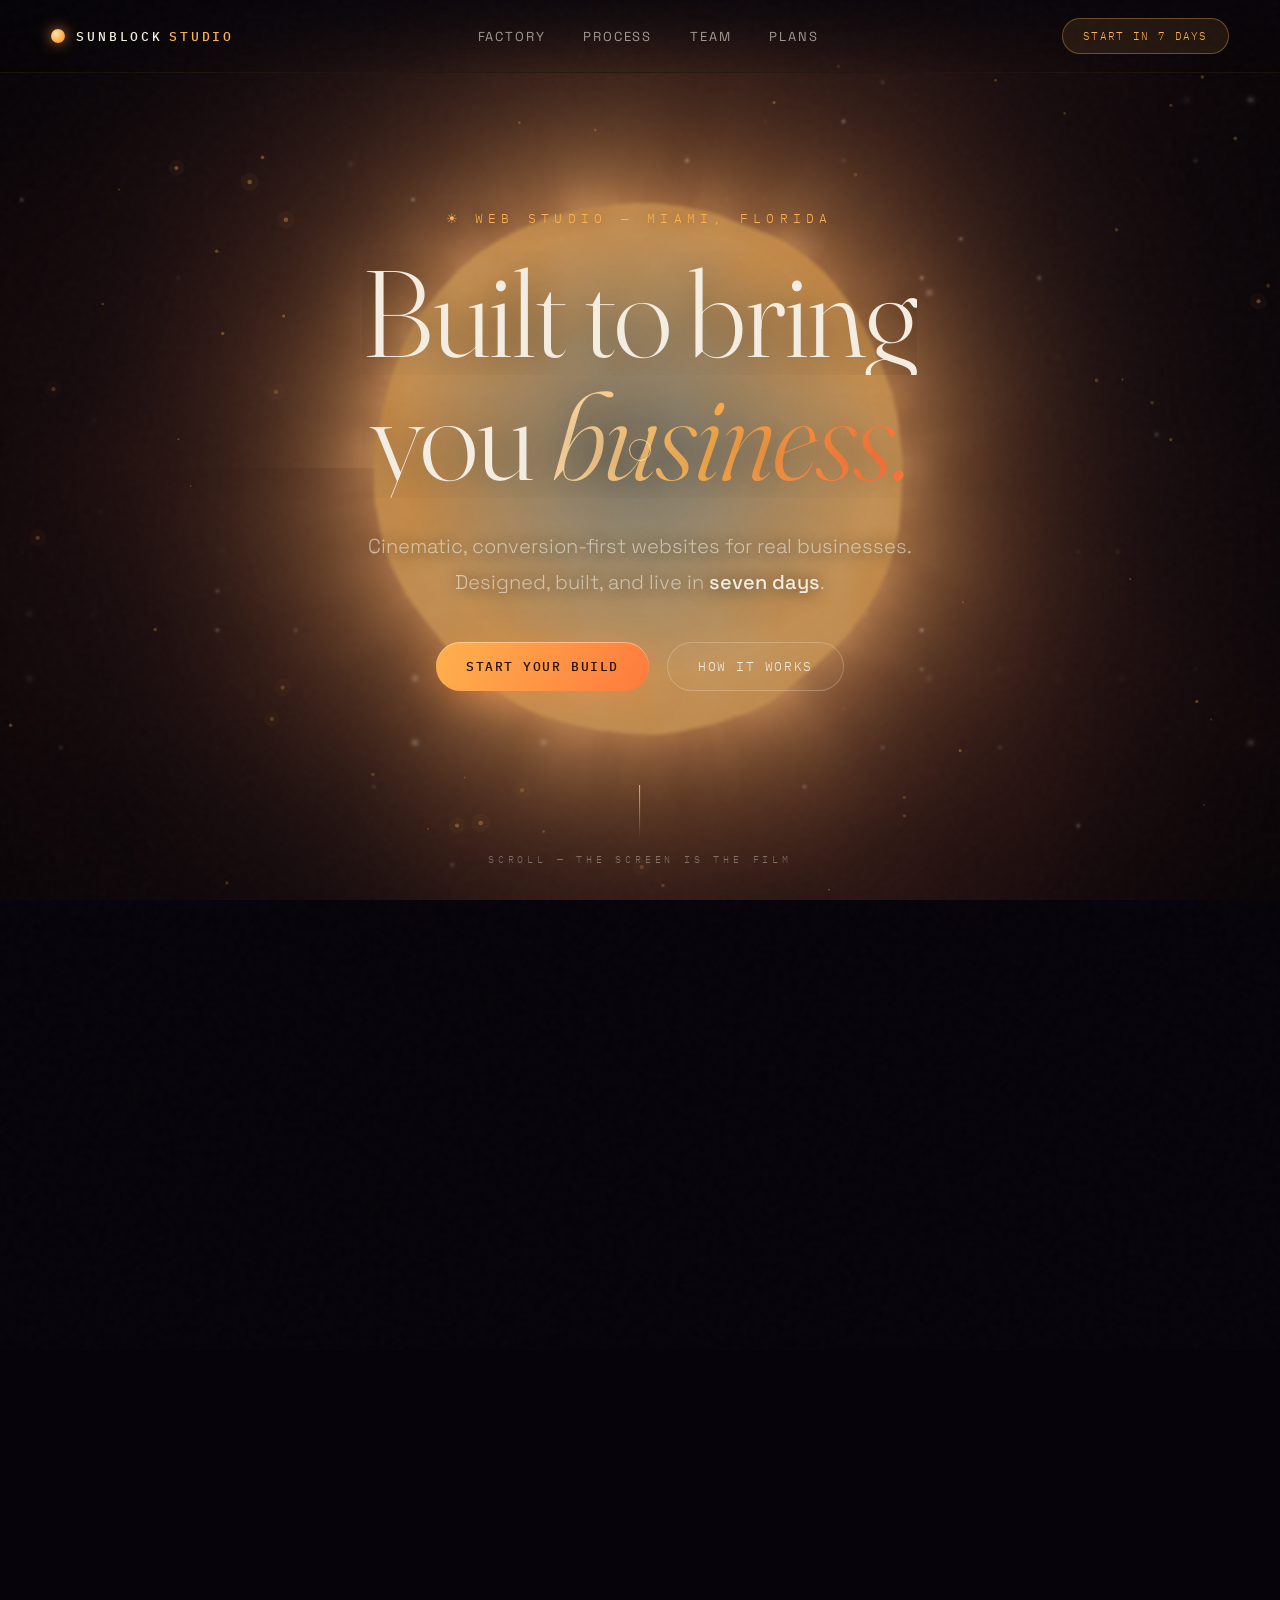
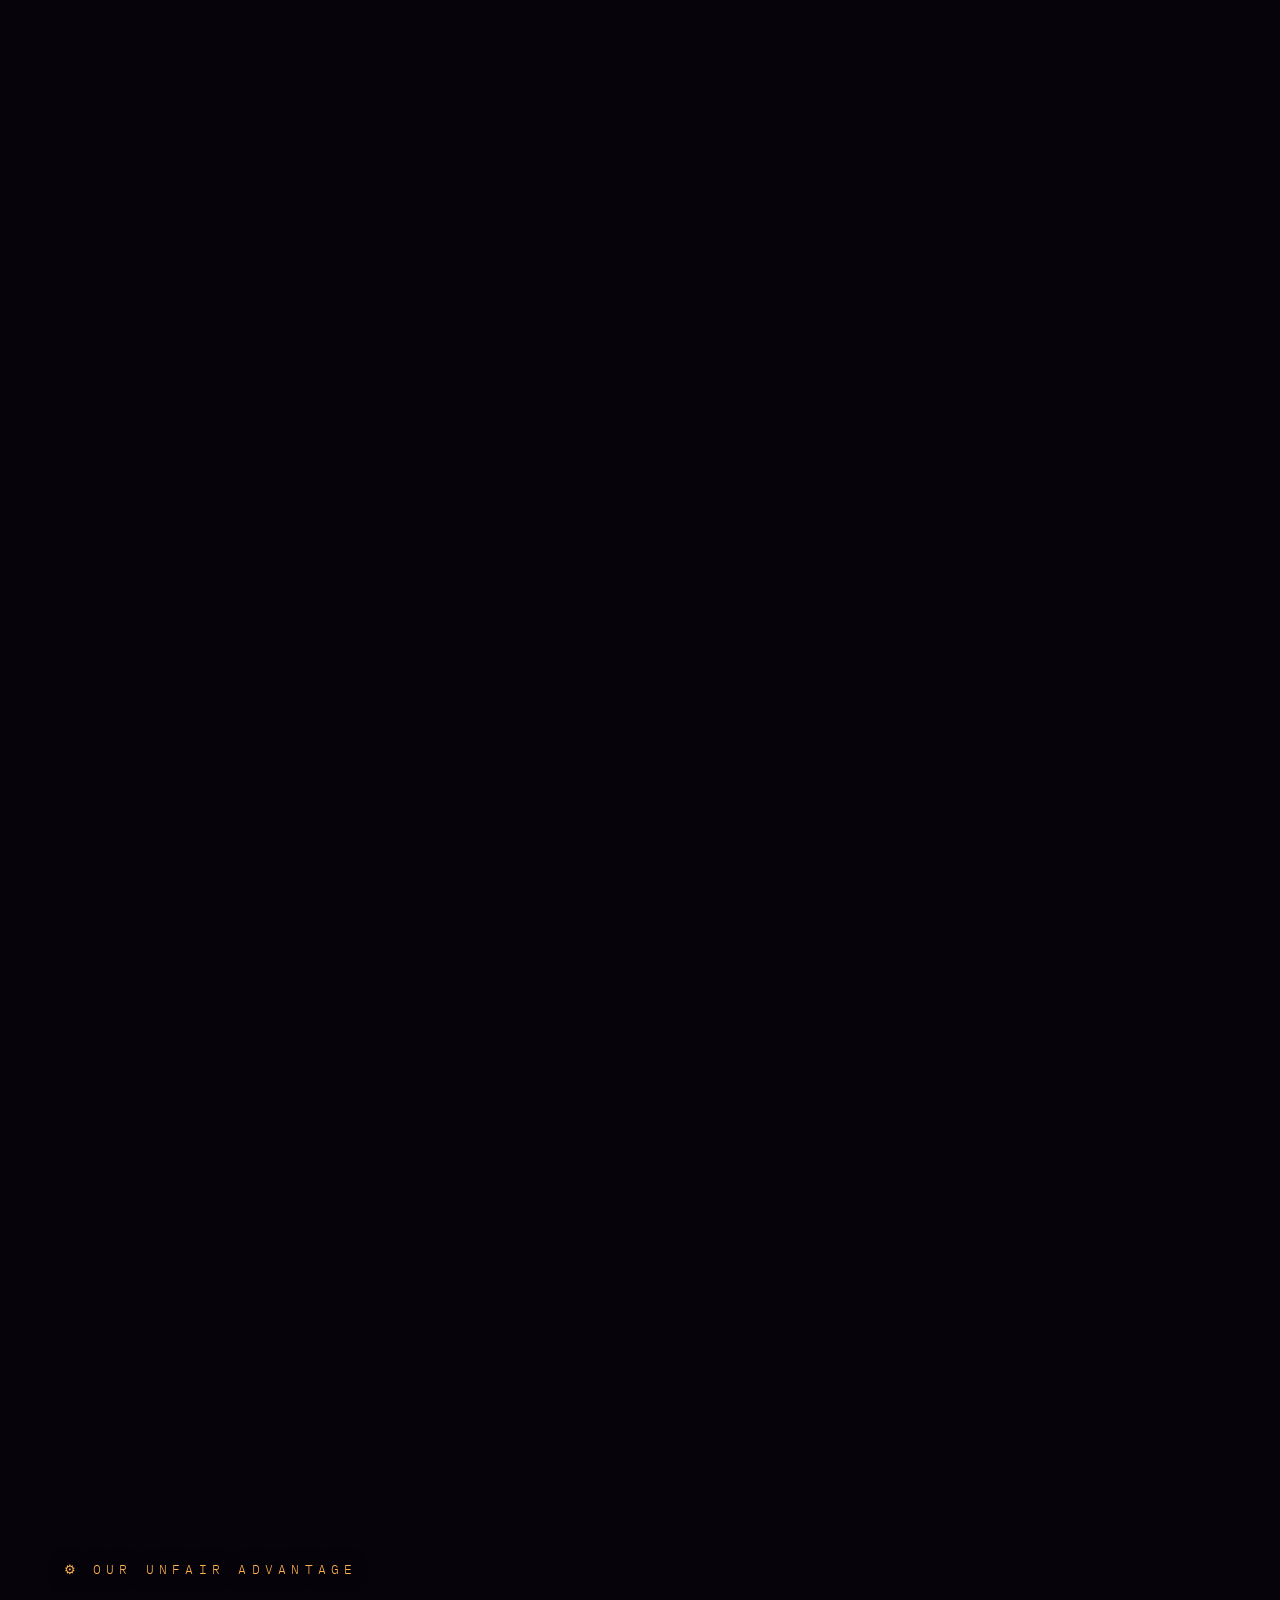
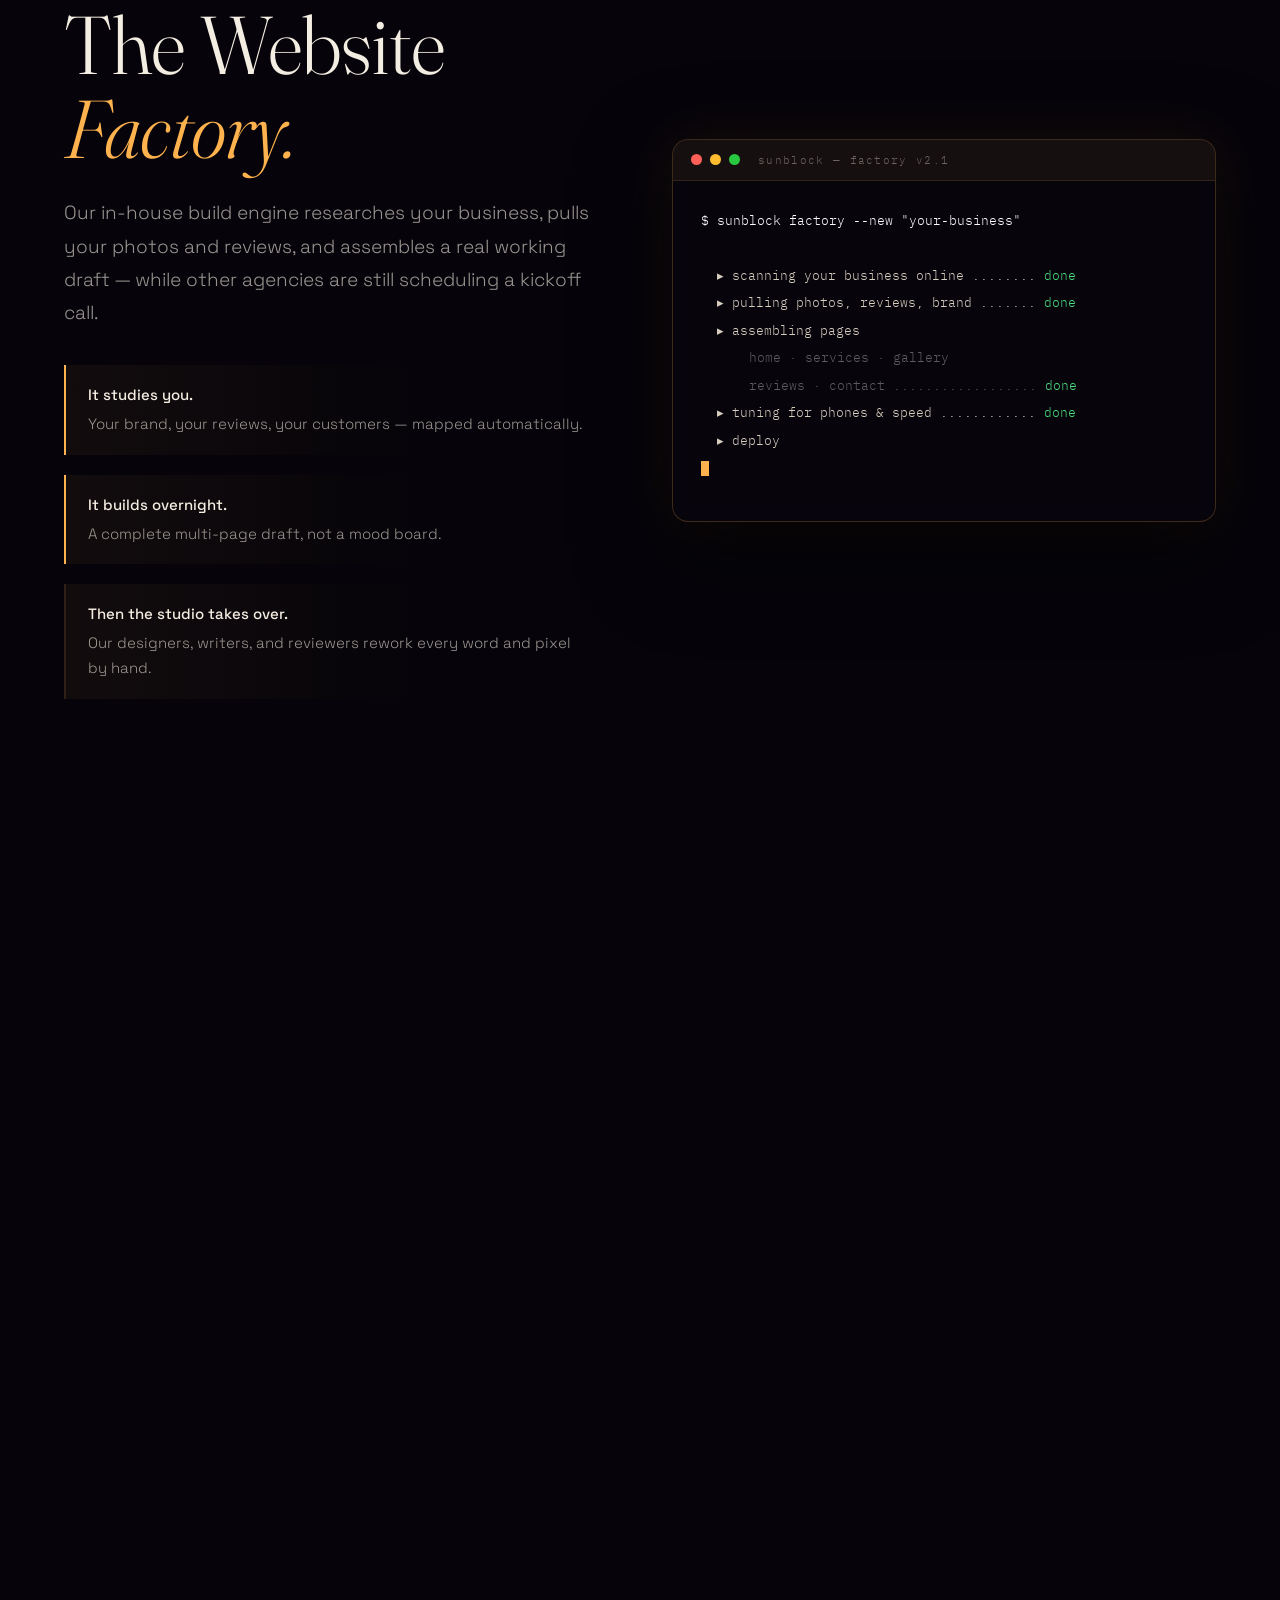
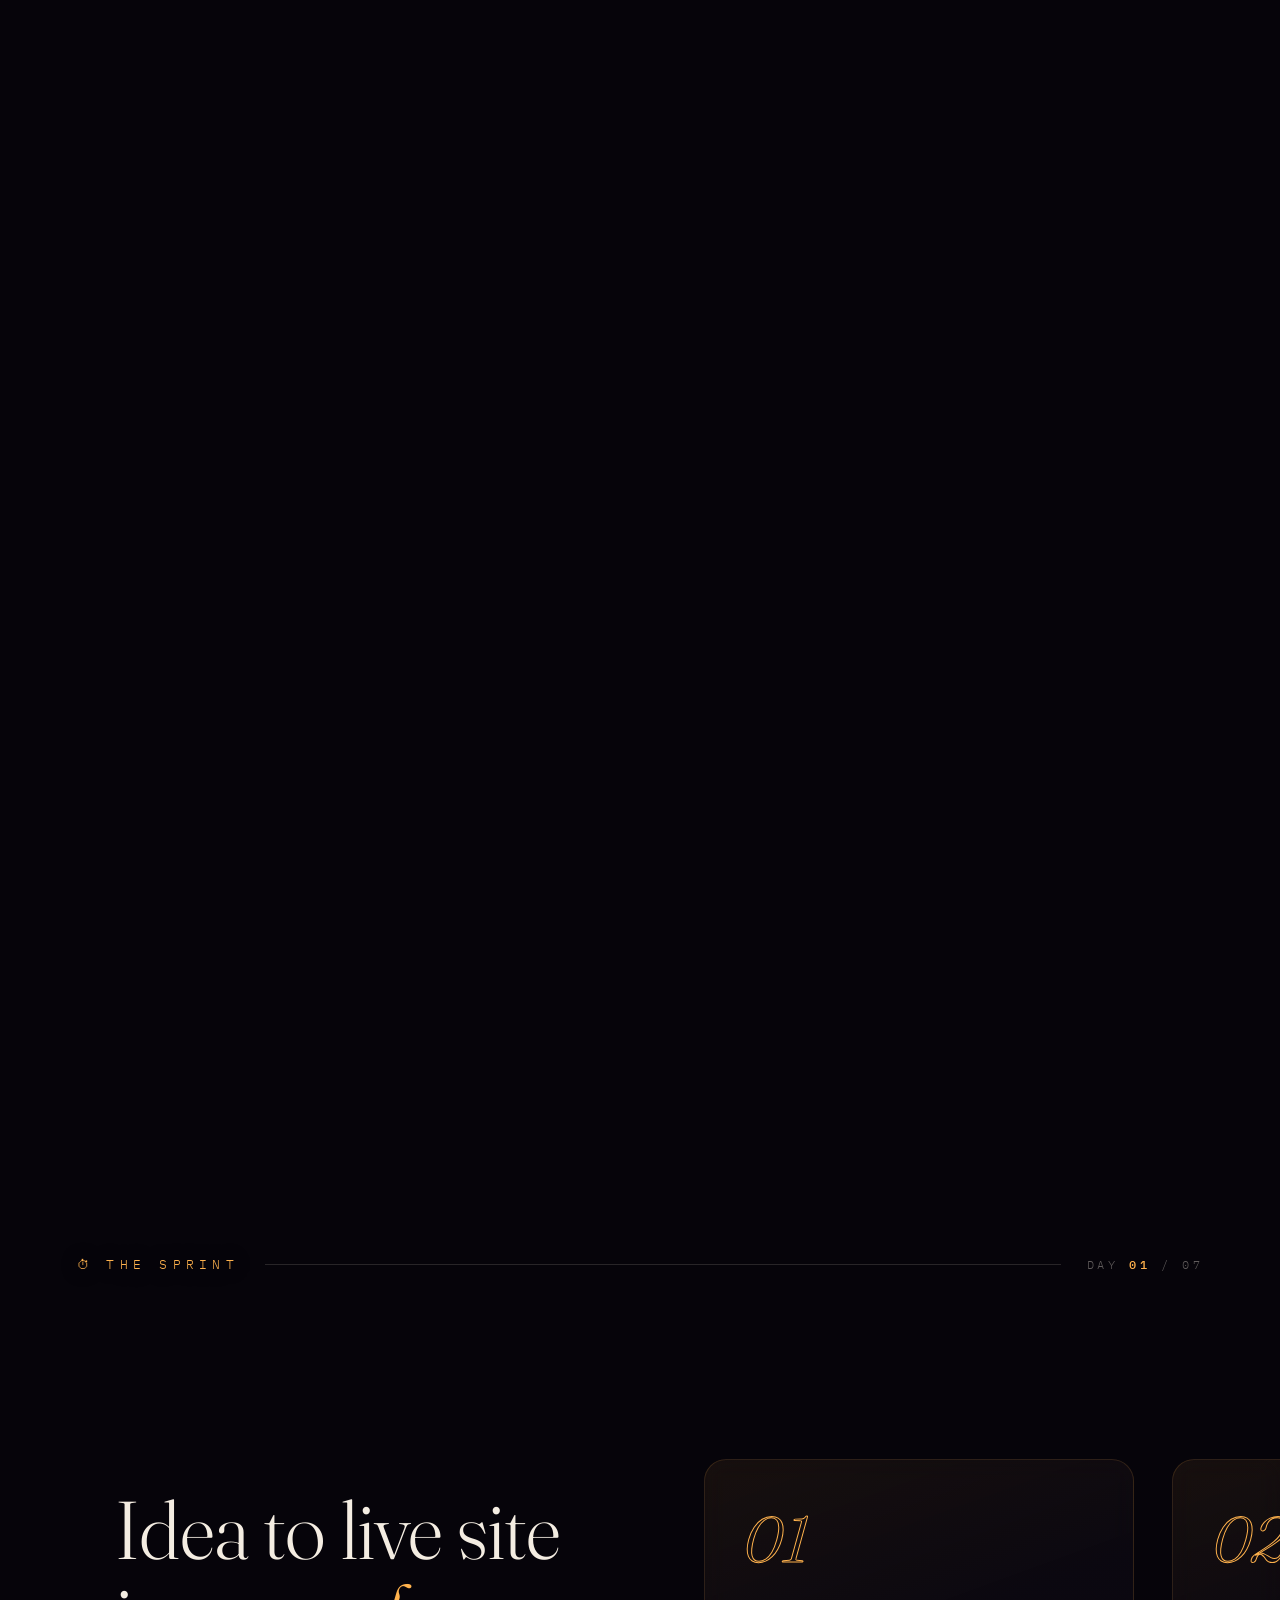
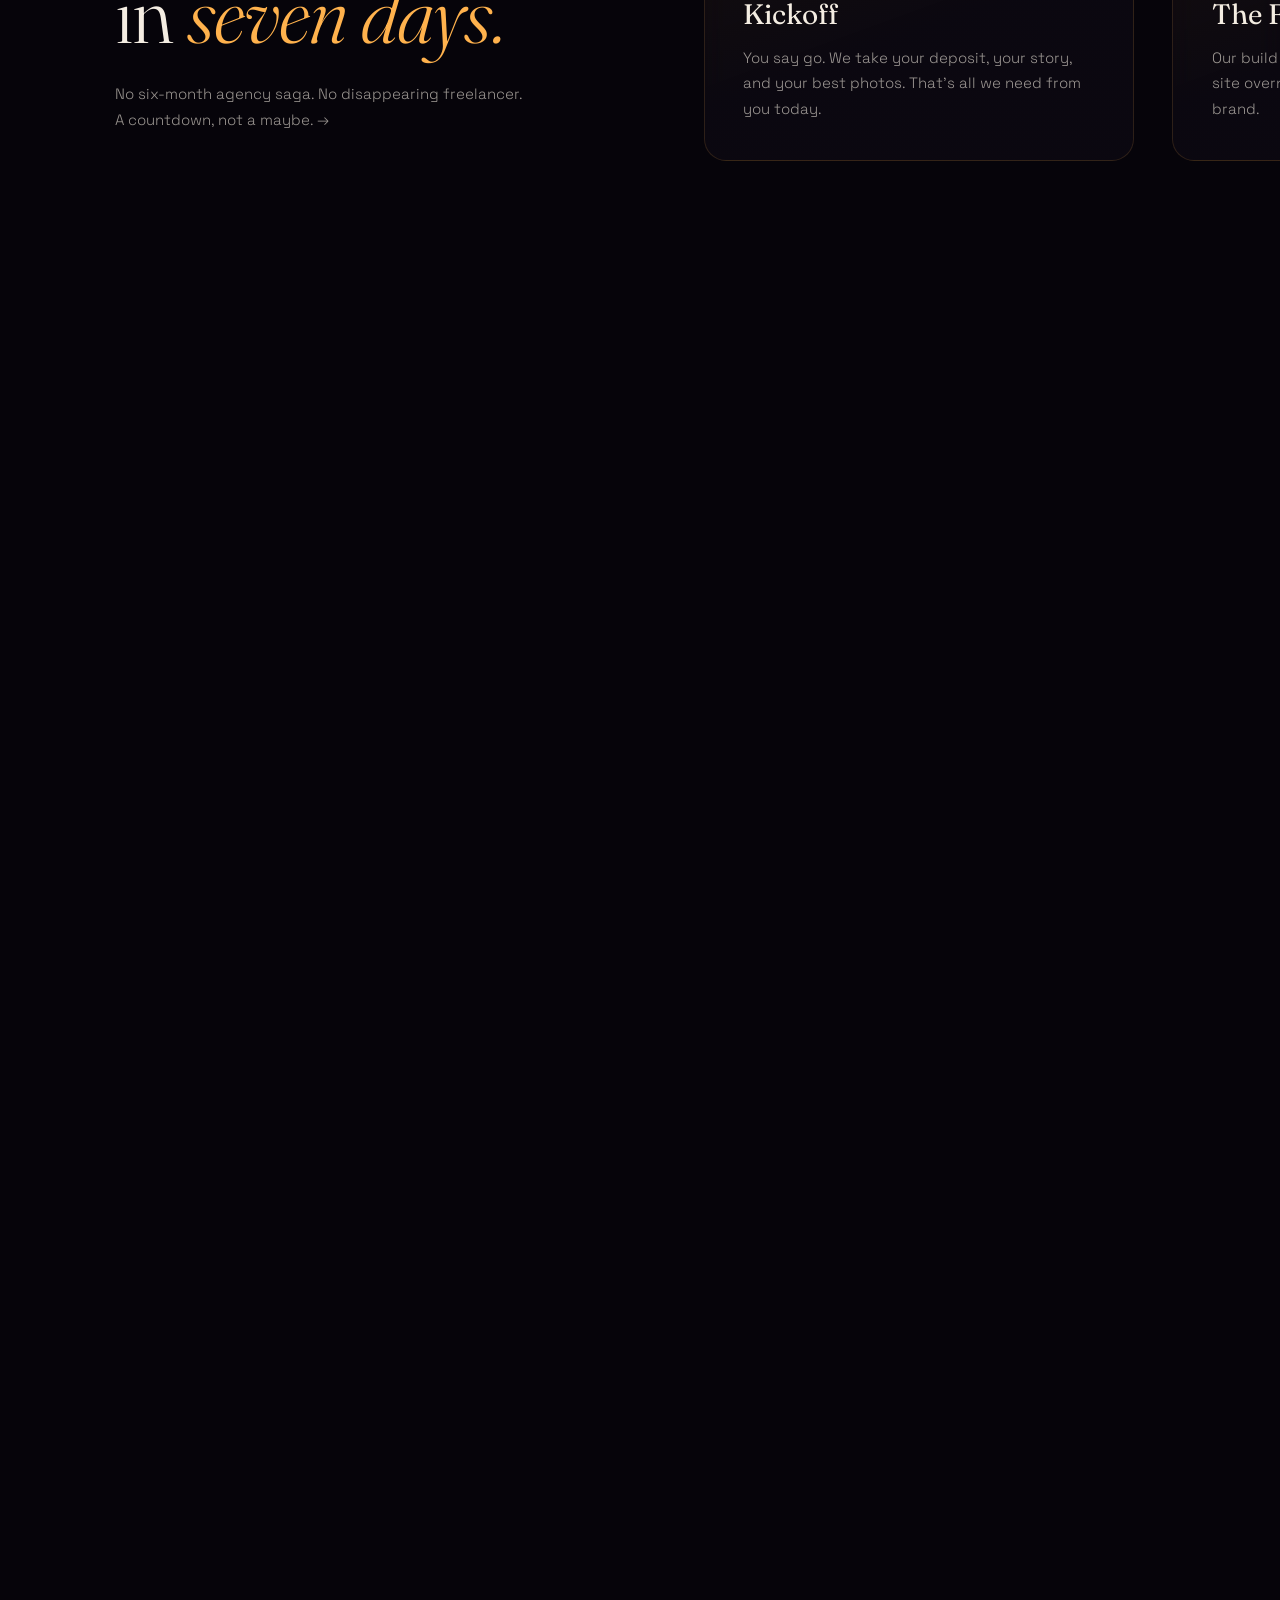
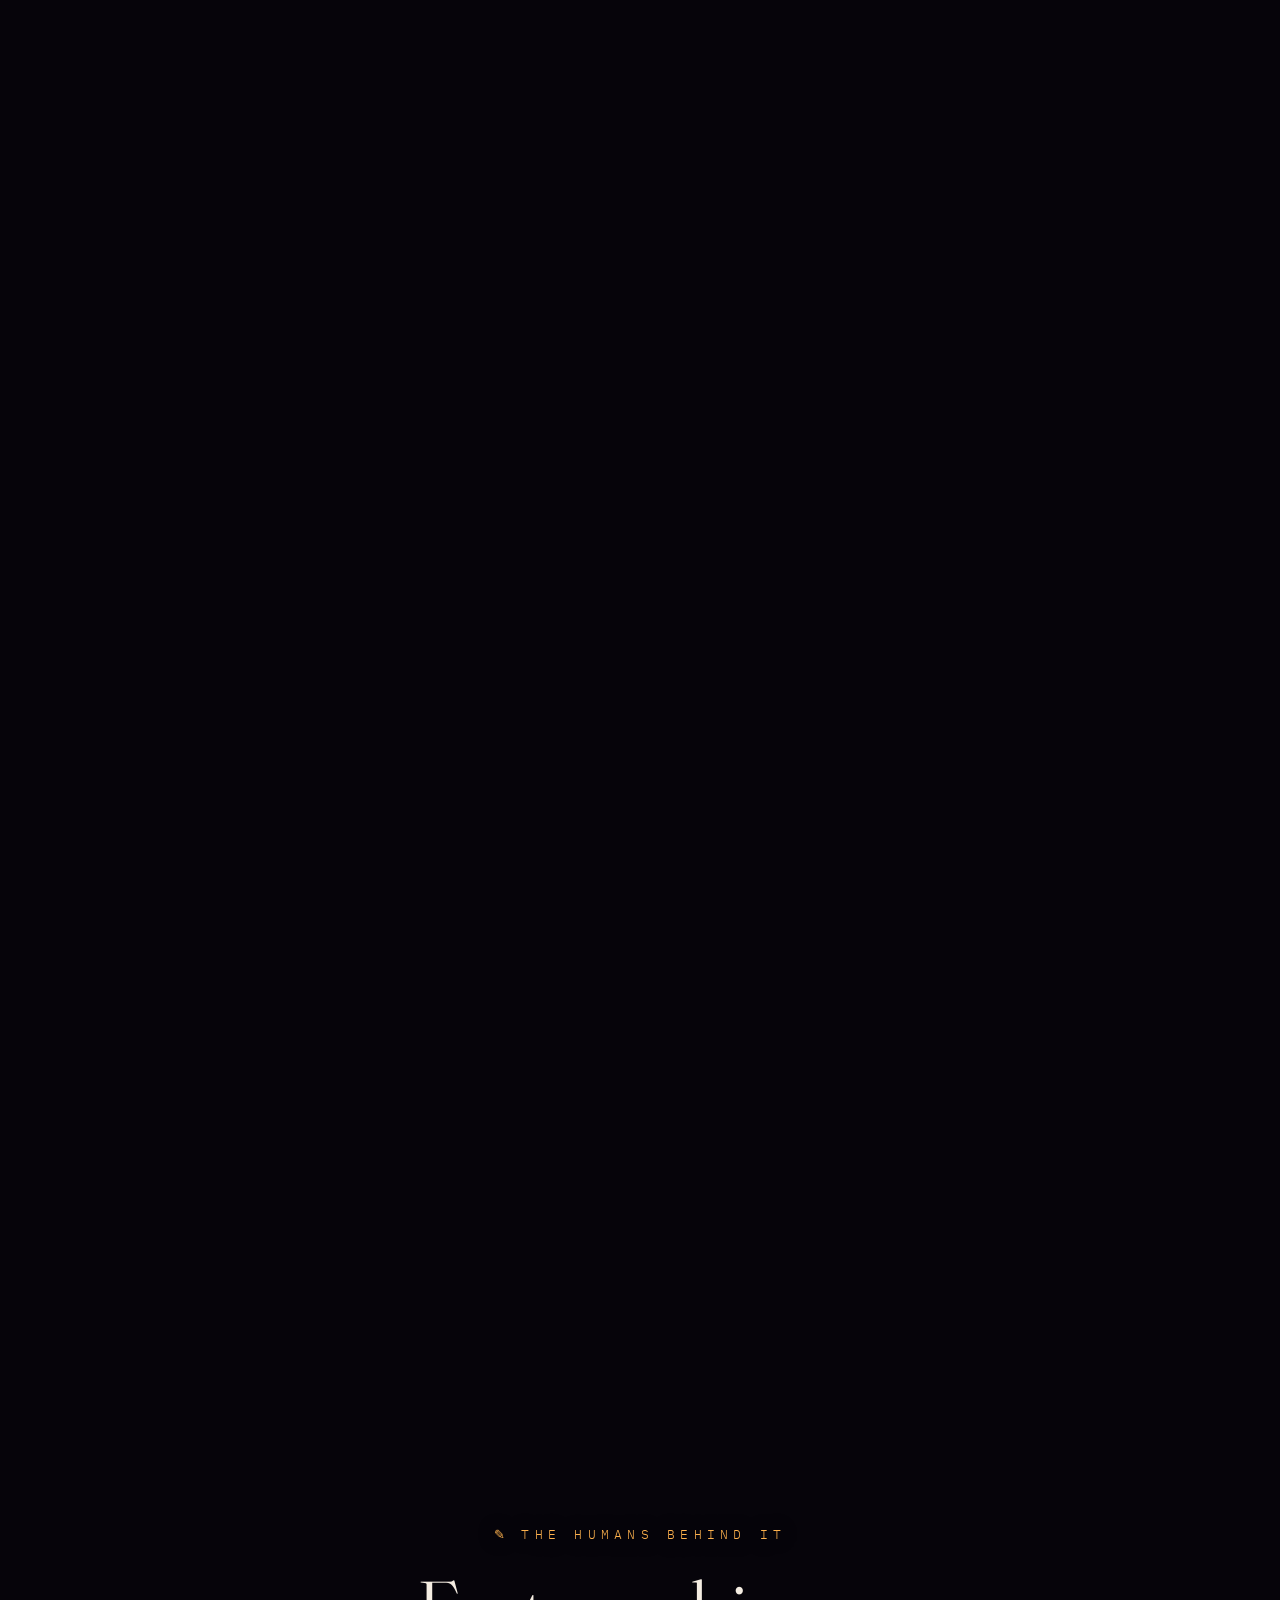
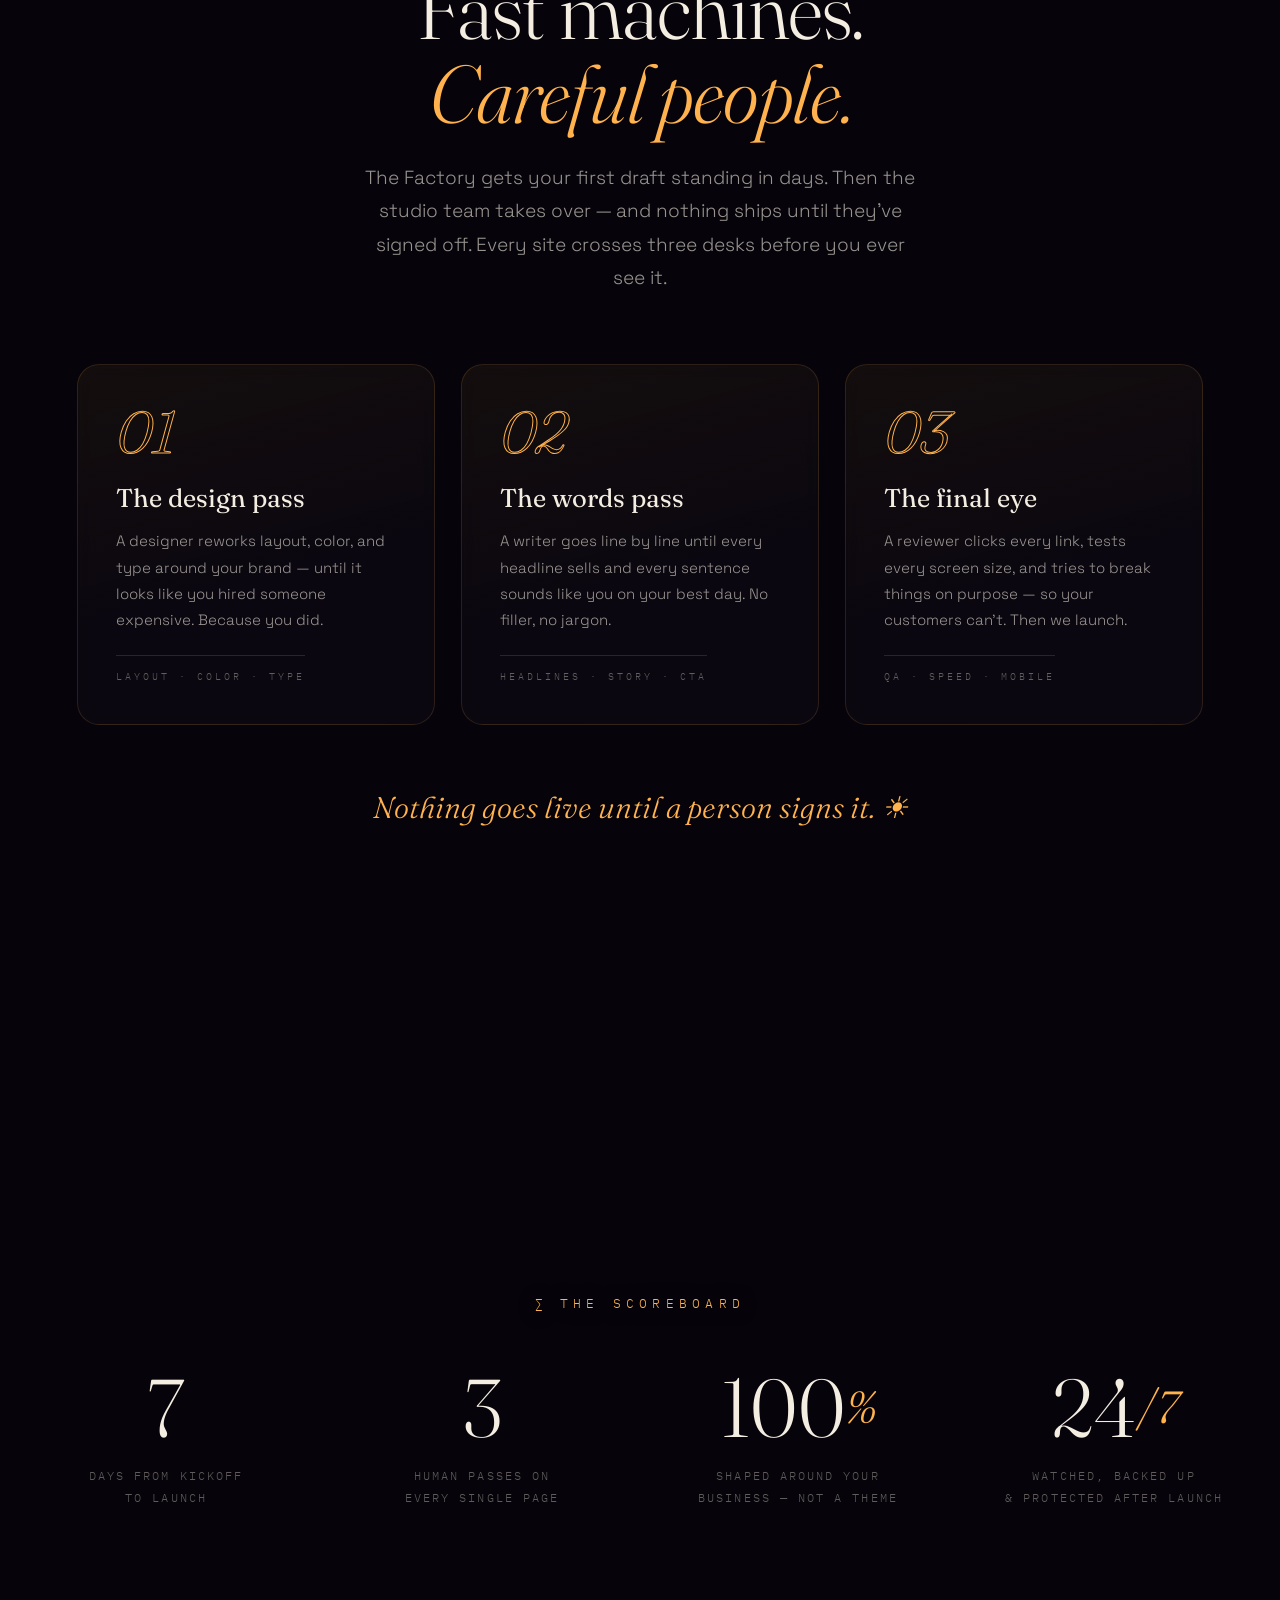
==== commit 1a52bb63: "Smooth sun handoffs between scenes + inquiry request form - Team scene now glides the sun left on a " ====
--- a/index.html
+++ b/index.html
@@ -274,10 +274,34 @@
     <section class="scene" id="contact" data-scene="outro" style="--h:200">
       <div class="pin">
         <div class="outro-inner">
-          <p class="eyebrow">☀&ensp;YOUR TURN IN THE LIGHT</p>
-          <h2 class="outro-title">Let's build<br><em>yours.</em></h2>
-          <a class="outro-mail magnetic" href="mailto:hello@sunblockstudio.com">hello@sunblockstudio.com</a>
-          <p class="outro-note">Tell us your business name. We'll take it from there.</p>
+          <div class="outro-copy">
+            <p class="eyebrow">☀&ensp;YOUR TURN IN THE LIGHT</p>
+            <h2 class="outro-title">Let's build<br><em>yours.</em></h2>
+            <p class="outro-note">Tell us about your business — we'll come back within one
+              business day with a plan and a flat quote.</p>
+            <a class="outro-mail magnetic" href="mailto:hello@sunblockstudio.com">hello@sunblockstudio.com</a>
+          </div>
+          <form class="inquiry" id="inquiry">
+            <p class="iq-label">✉&ensp;REQUEST YOUR BUILD</p>
+            <div class="iq-row">
+              <input type="text" name="name" placeholder="Your name *" required autocomplete="name">
+              <input type="text" name="business" placeholder="Business name *" required autocomplete="organization">
+            </div>
+            <div class="iq-row">
+              <input type="email" name="email" placeholder="Email *" required autocomplete="email">
+              <input type="tel" name="phone" placeholder="Phone (optional)" autocomplete="tel">
+            </div>
+            <select name="interest" required>
+              <option value="" disabled selected>What are you interested in? *</option>
+              <option>Essential build — 5 pages</option>
+              <option>Professional build — 8 pages</option>
+              <option>Care plan for an existing site</option>
+              <option>Not sure yet — let&#8217;s talk</option>
+            </select>
+            <textarea name="message" rows="4" placeholder="Tell us about your business — what you do, what you need, and when you want it live."></textarea>
+            <button class="btn btn-solar btn-wide magnetic" type="submit">Send my request ☀</button>
+            <p class="iq-hint">Opens your email app with everything filled in — one tap to send.</p>
+          </form>
         </div>
         <footer class="footer">
           <span>© <span id="yr">2026</span> Sunblock Studio · Miami, FL</span>
--- a/styles.css
+++ b/styles.css
@@ -448,22 +448,79 @@
   color:var(--ink-faint);
 }
 
-/* ════════ SCENE 08 · OUTRO ════════ */
-.outro-inner{text-align:center;padding:0 20px}
+/* ════════ SCENE 08 · OUTRO + INQUIRY ════════ */
+.outro-inner{
+  display:grid;grid-template-columns:1.05fr 1fr;gap:clamp(40px,6vw,90px);
+  align-items:center;width:100%;max-width:1260px;
+  padding:0 clamp(20px,5vw,60px);
+}
+.outro-copy{text-align:left}
 .outro-title{
   font-family:var(--serif);font-weight:300;
-  font-size:clamp(64px,12.5vw,190px);line-height:.98;letter-spacing:-.02em;
-  margin-bottom:48px;
+  font-size:clamp(52px,7.8vw,120px);line-height:.98;letter-spacing:-.02em;
+  margin-bottom:30px;
 }
 .outro-title em{font-style:italic;color:var(--solar)}
 .outro-mail{
-  font-family:var(--mono);font-size:clamp(15px,2.4vw,26px);letter-spacing:.08em;
-  color:var(--ink);text-decoration:none;
-  border-bottom:1px solid var(--solar);padding-bottom:8px;
+  font-family:var(--mono);font-size:clamp(14px,1.5vw,19px);letter-spacing:.08em;
+  color:var(--ink);text-decoration:none;display:inline-block;
+  border-bottom:1px solid var(--solar);padding-bottom:6px;
   transition:color .3s,text-shadow .3s;
 }
 .outro-mail:hover{color:var(--solar);text-shadow:0 0 30px rgba(255,160,60,.6)}
-.outro-note{margin-top:30px;color:var(--ink-faint);font-size:14px;letter-spacing:.05em}
+.outro-note{
+  margin-bottom:28px;color:var(--ink-dim);font-size:15px;
+  letter-spacing:.02em;line-height:1.7;max-width:420px;
+}
+
+/* inquiry form */
+.inquiry{
+  display:flex;flex-direction:column;gap:13px;
+  padding:clamp(26px,2.6vw,38px);border-radius:22px;
+  background:rgba(12,9,18,.72);
+  border:1px solid rgba(255,178,77,.22);
+  backdrop-filter:blur(14px);-webkit-backdrop-filter:blur(14px);
+  box-shadow:0 30px 90px rgba(0,0,0,.55),0 0 60px rgba(255,150,60,.07);
+}
+.iq-label{
+  font-family:var(--mono);font-size:11px;letter-spacing:.4em;
+  color:var(--solar);margin-bottom:8px;
+}
+.iq-row{display:grid;grid-template-columns:1fr 1fr;gap:13px}
+.inquiry input,.inquiry select,.inquiry textarea{
+  width:100%;padding:14px 16px;border-radius:12px;
+  background:rgba(244,237,226,.05);
+  border:1px solid rgba(244,237,226,.14);
+  color:var(--ink);font-family:var(--sans);font-size:14px;font-weight:300;
+  outline:none;transition:border-color .25s,background .25s;
+  appearance:none;-webkit-appearance:none;
+}
+.inquiry textarea{resize:vertical;min-height:96px;line-height:1.6}
+.inquiry ::placeholder{color:var(--ink-faint)}
+.inquiry input:focus,.inquiry select:focus,.inquiry textarea:focus{
+  border-color:var(--solar);background:rgba(255,178,77,.06);
+}
+.inquiry select{
+  background-image:url("data:image/svg+xml,%3Csvg xmlns='http://www.w3.org/2000/svg' width='12' height='8'%3E%3Cpath d='M1 1l5 5 5-5' fill='none' stroke='%23ffb24d' stroke-width='1.6'/%3E%3C/svg%3E");
+  background-repeat:no-repeat;background-position:right 16px center;
+  color:var(--ink);cursor:pointer;
+}
+.inquiry select:invalid{color:var(--ink-faint)}
+.inquiry select option{background:#14101e;color:var(--ink)}
+.inquiry .btn{margin-top:8px;border:none;font-family:var(--mono)}
+.iq-hint{
+  font-family:var(--mono);font-size:10.5px;letter-spacing:.1em;
+  color:var(--ink-faint);text-align:center;line-height:1.8;
+}
+@media (max-width:940px){
+  #contact{height:auto !important}
+  #contact .pin{position:relative;height:auto;min-height:100vh;padding:130px 0 0}
+  .outro-inner{grid-template-columns:1fr;gap:46px}
+  .outro-copy{text-align:center}
+  .outro-note{margin-left:auto;margin-right:auto}
+  #contact .footer{position:static;margin-top:70px}
+  .iq-row{grid-template-columns:1fr}
+}
 .footer{
   position:absolute;bottom:0;left:0;right:0;
   display:flex;justify-content:space-between;align-items:center;gap:14px;
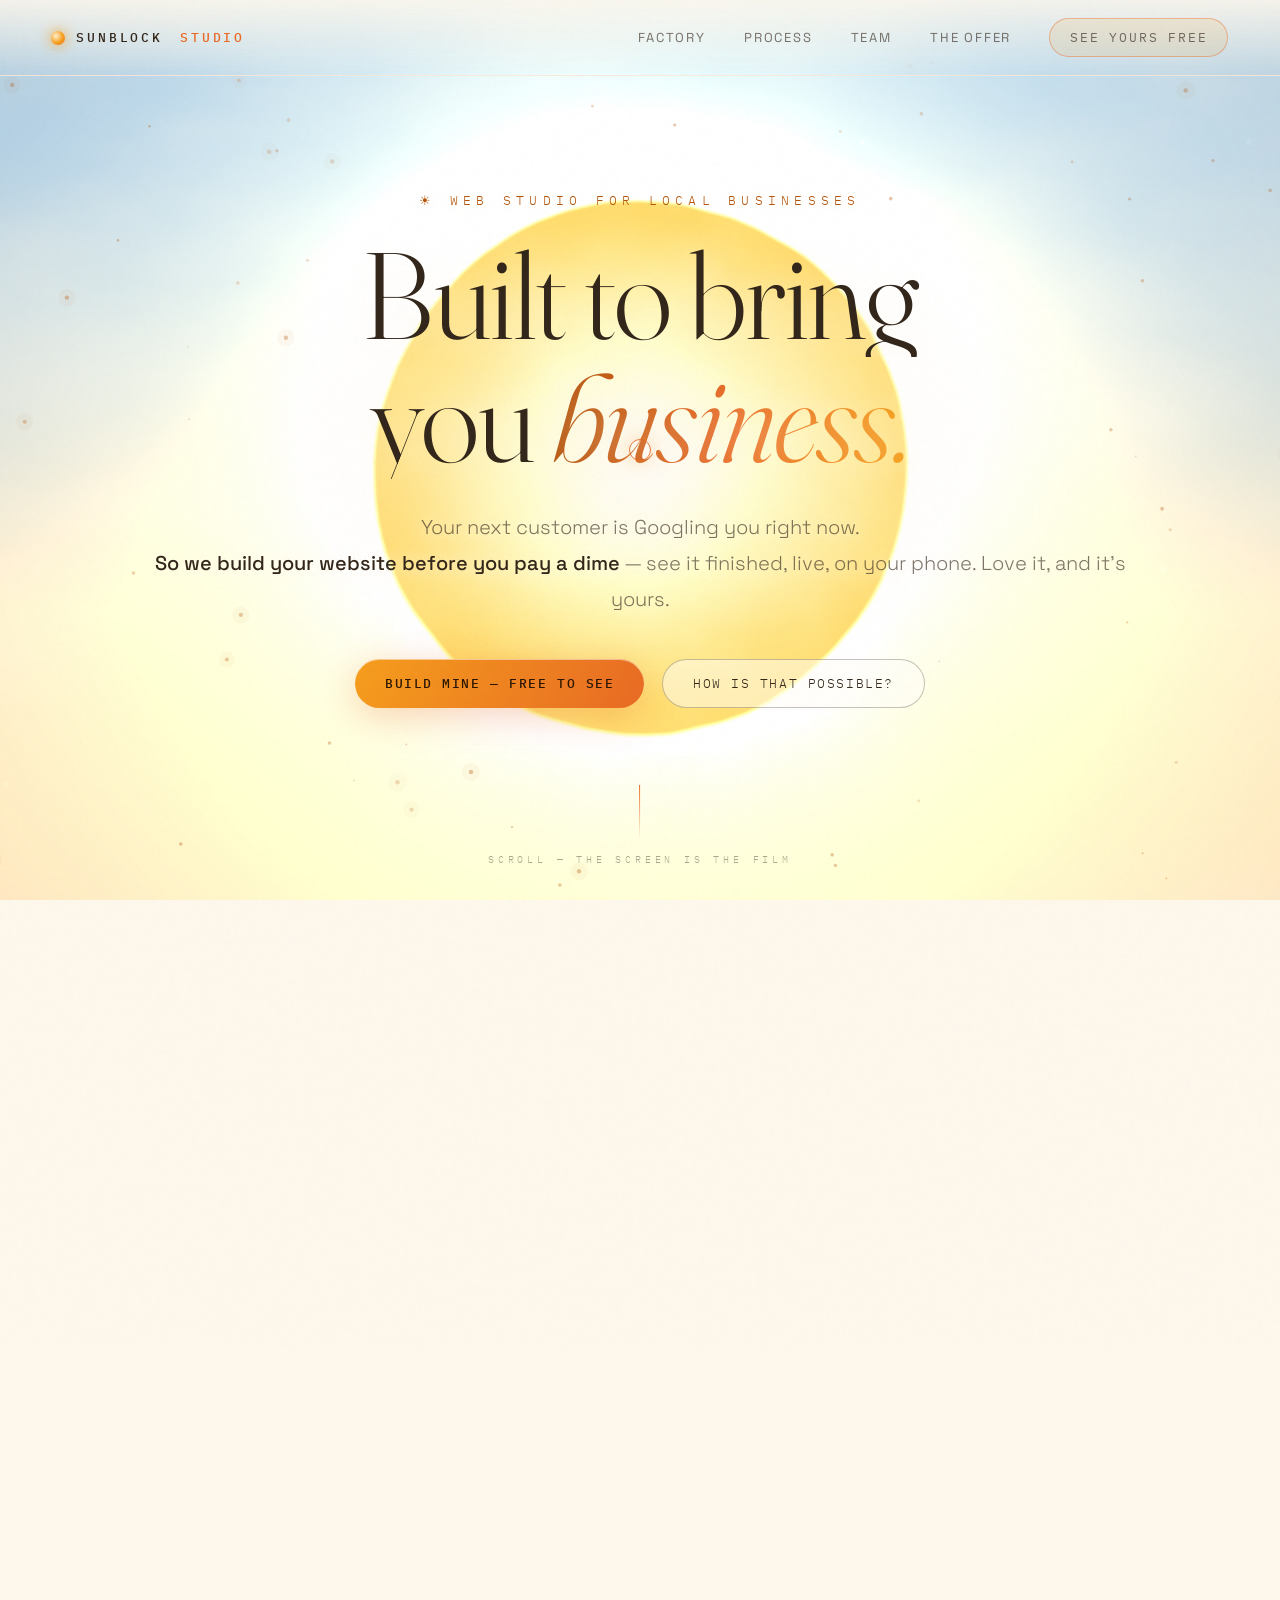
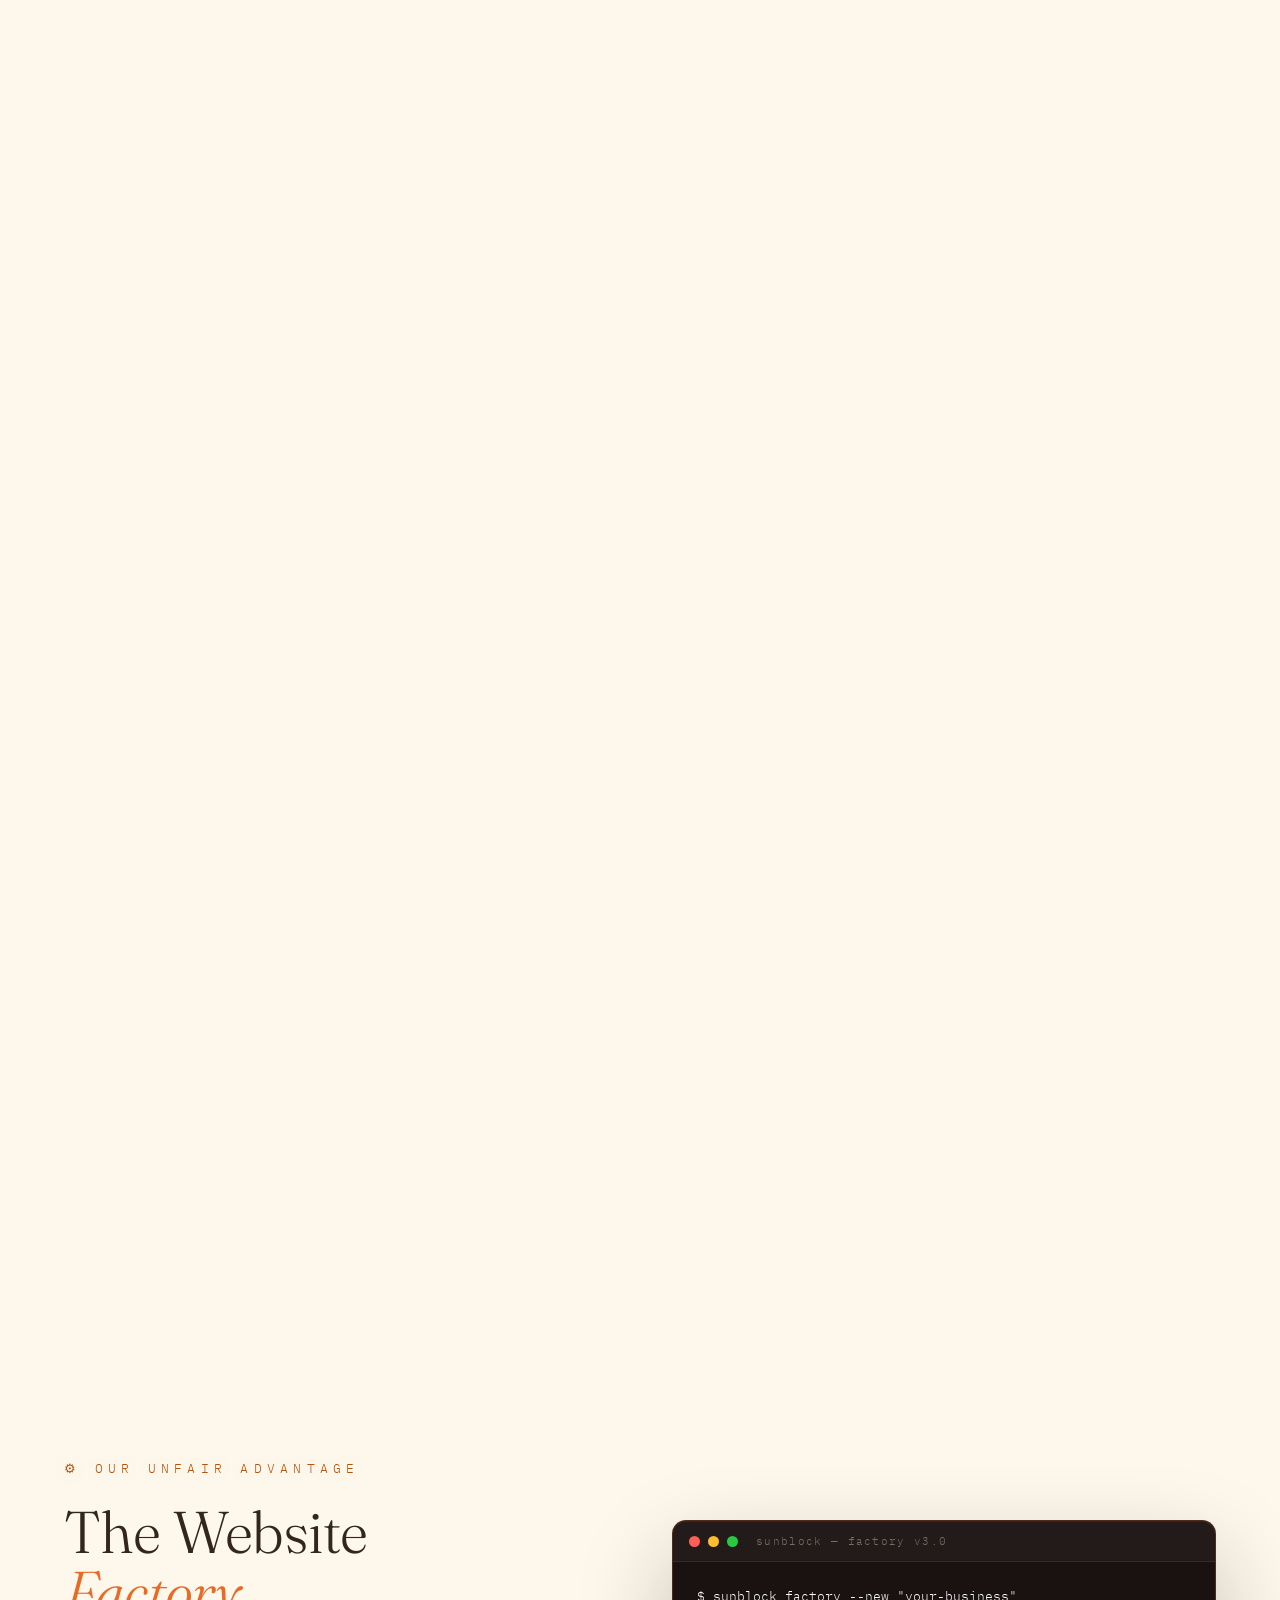
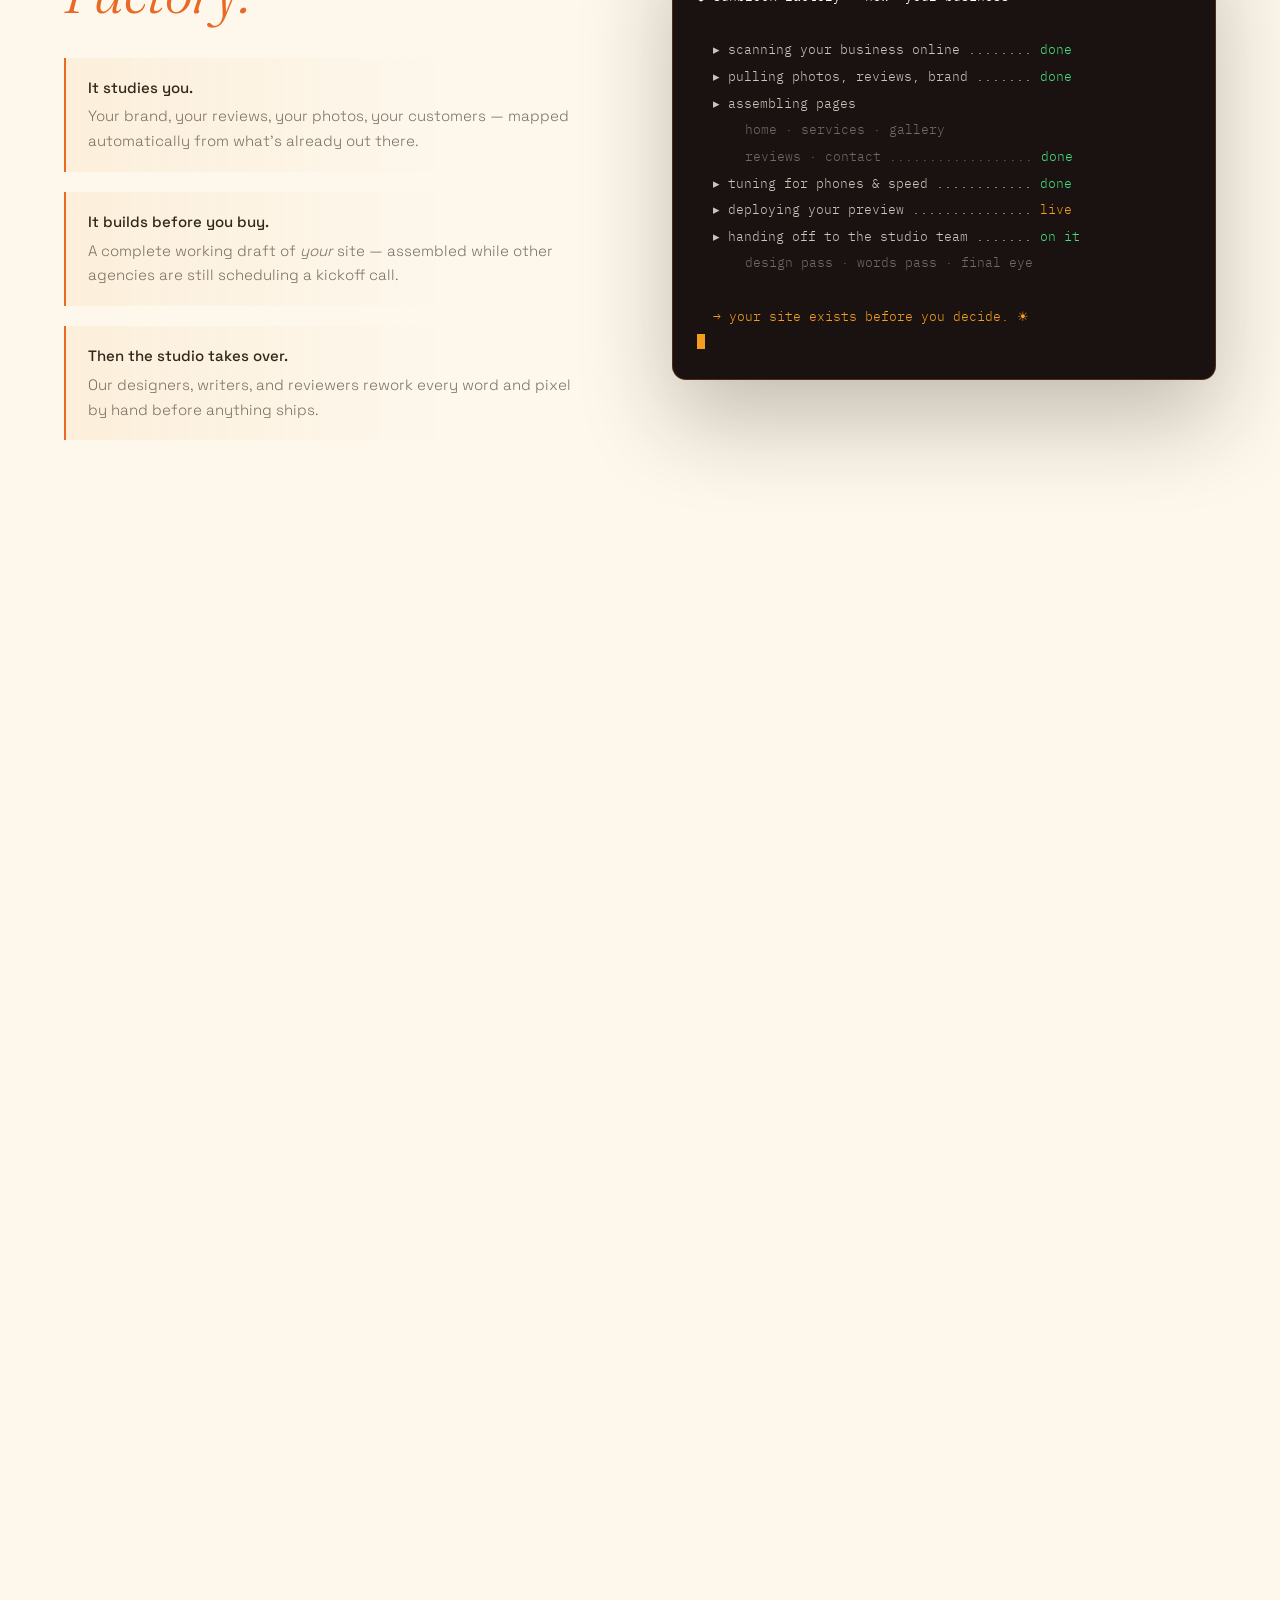
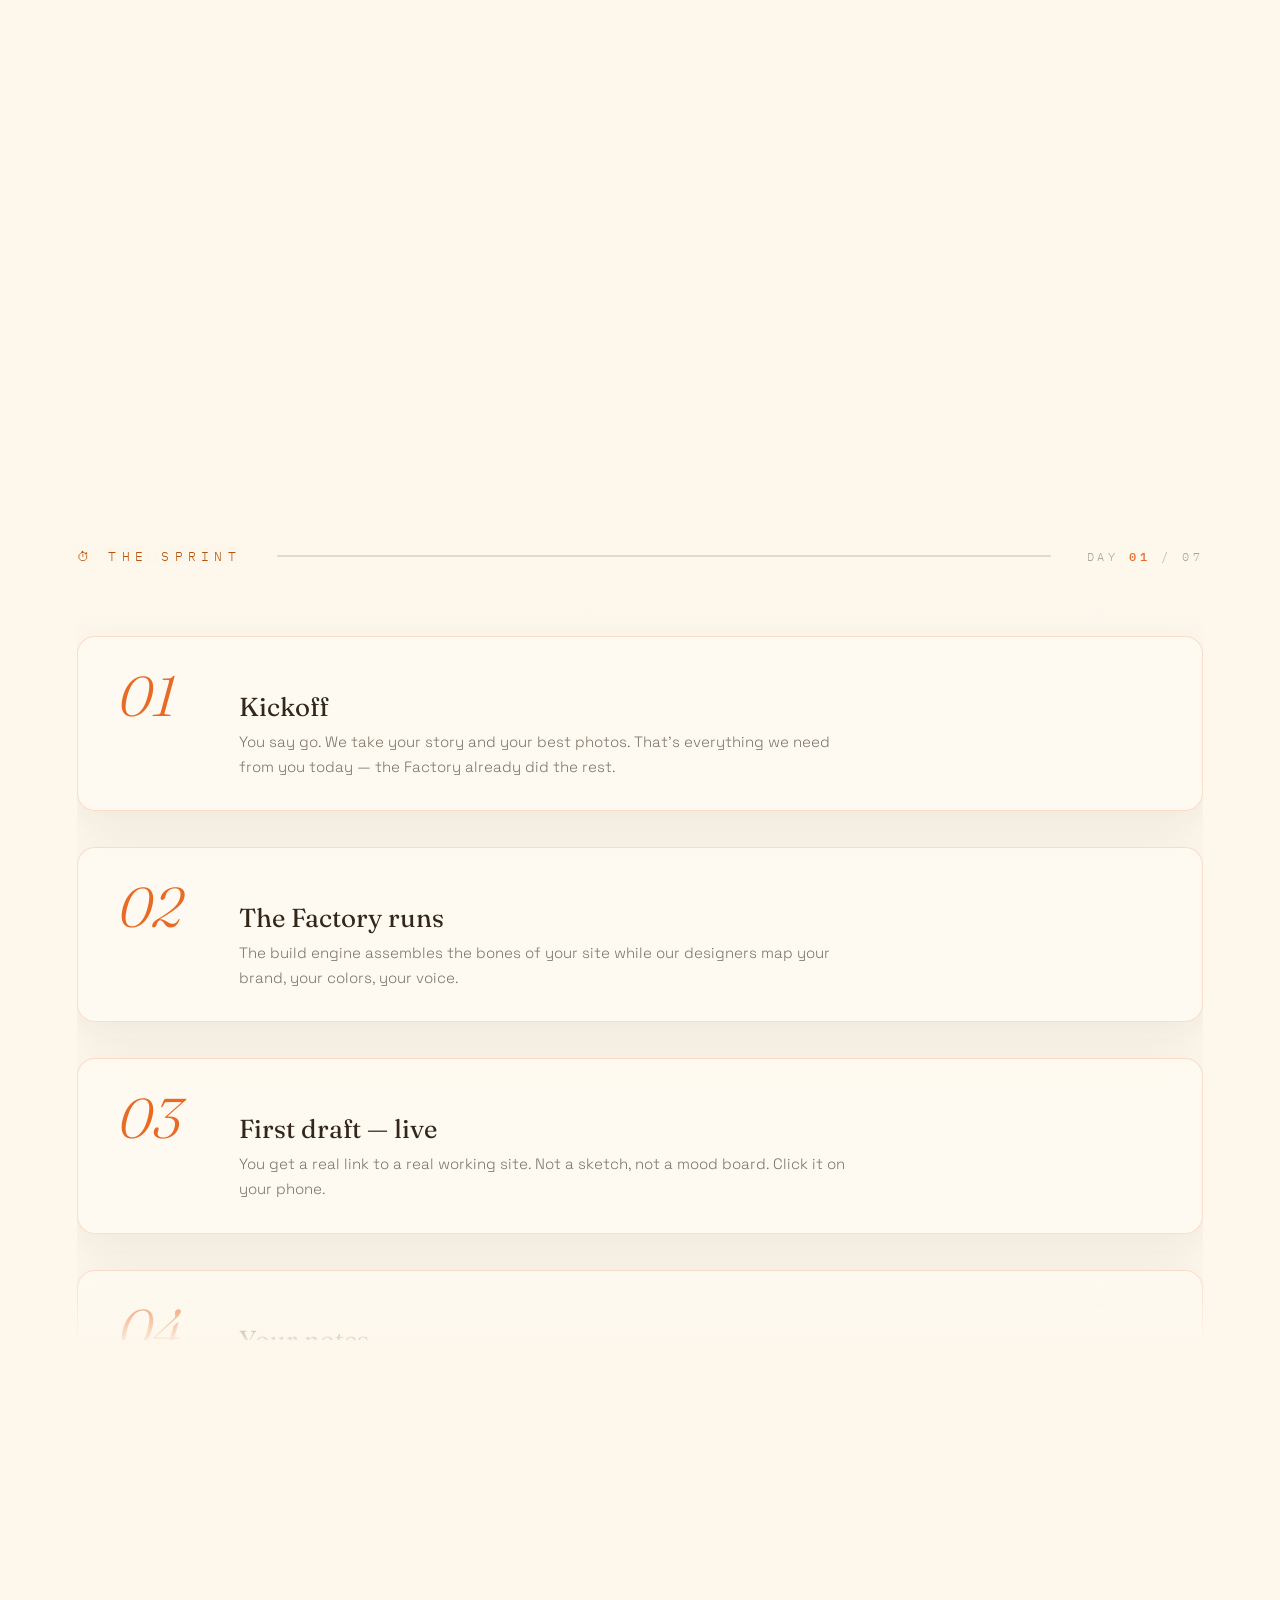
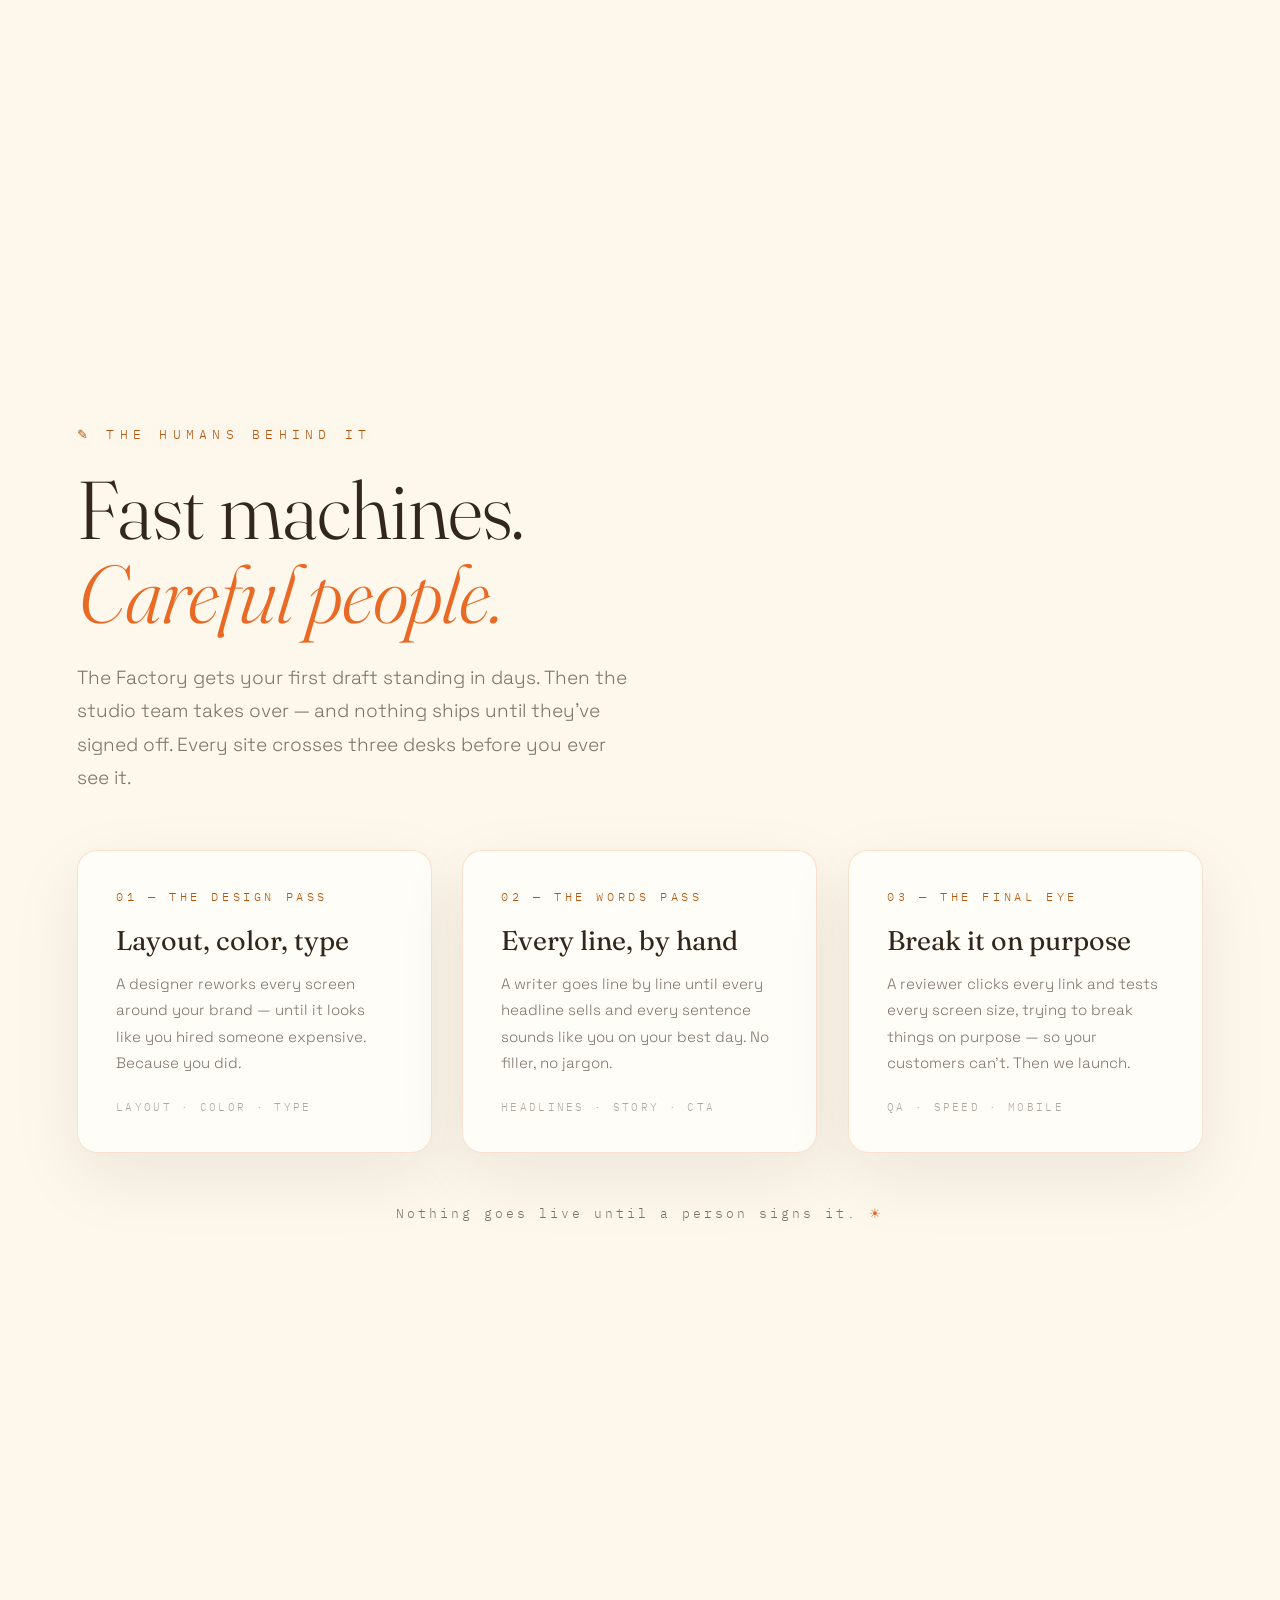
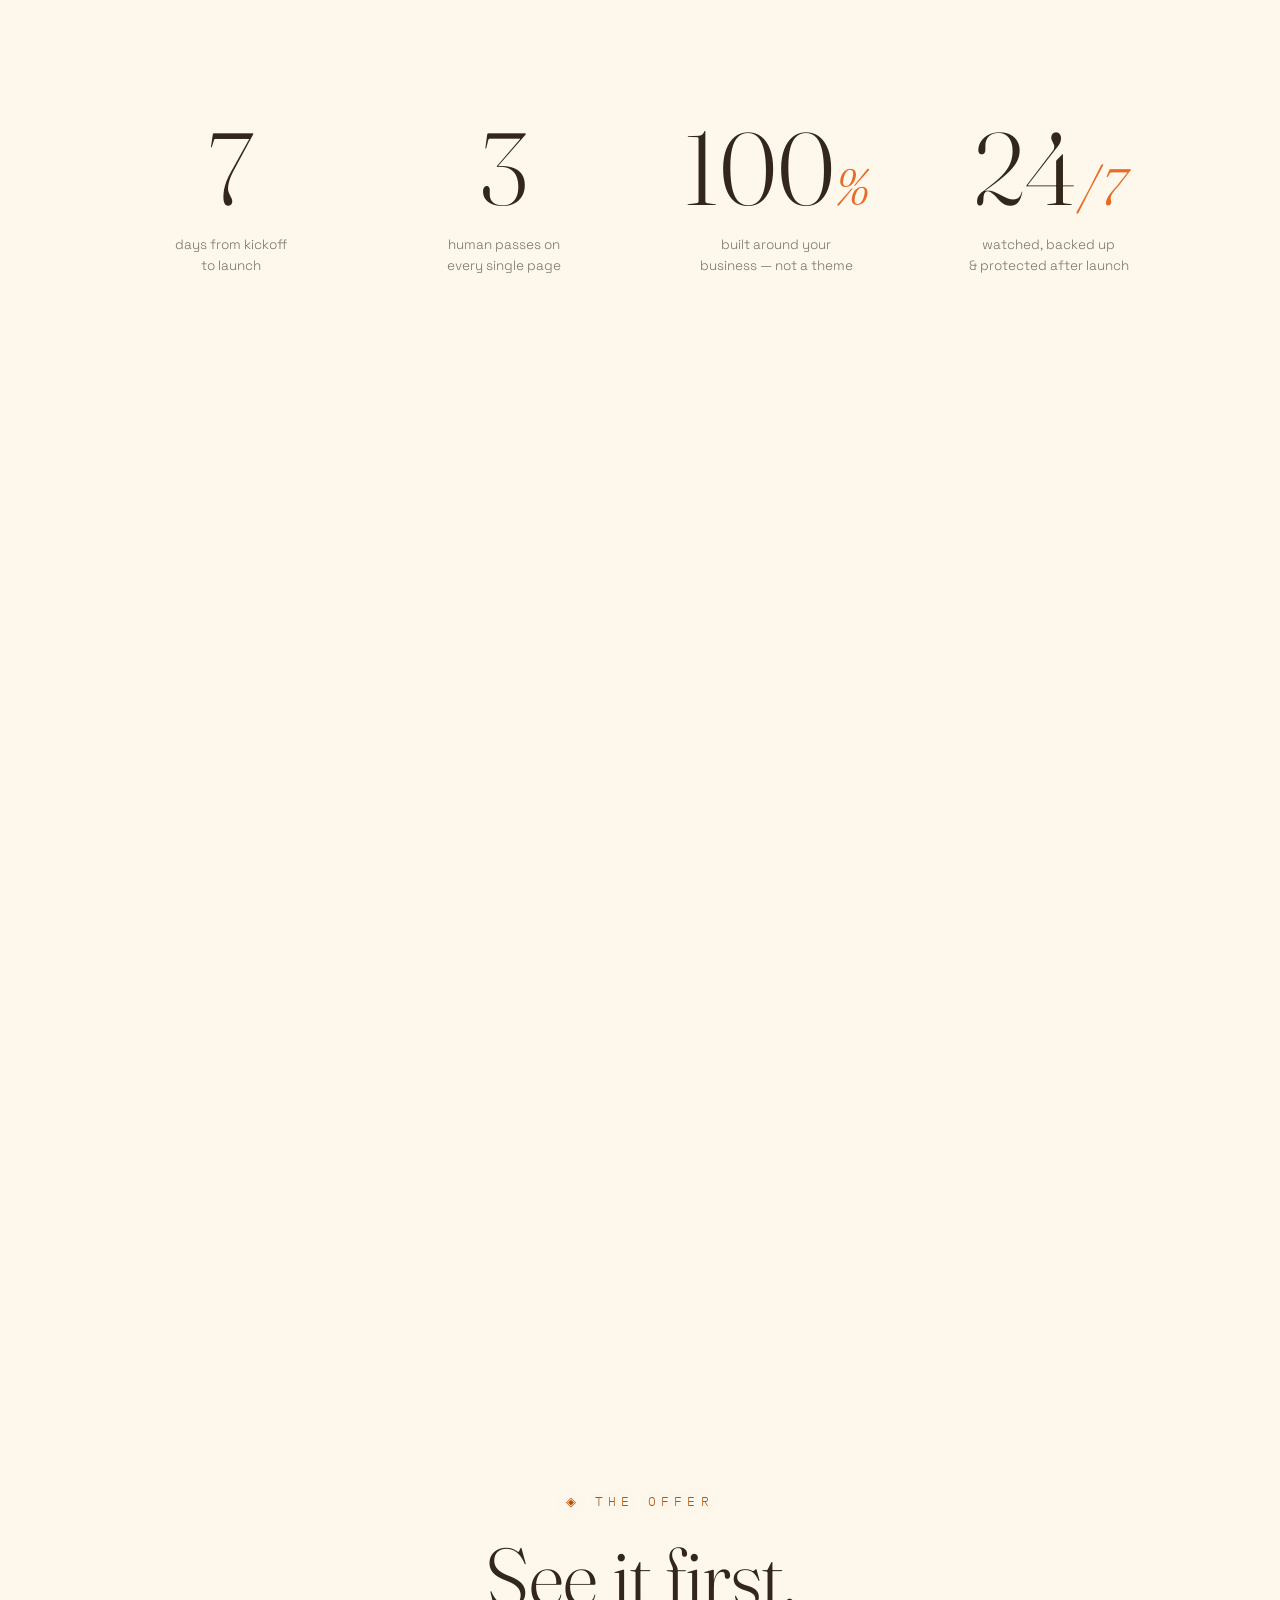
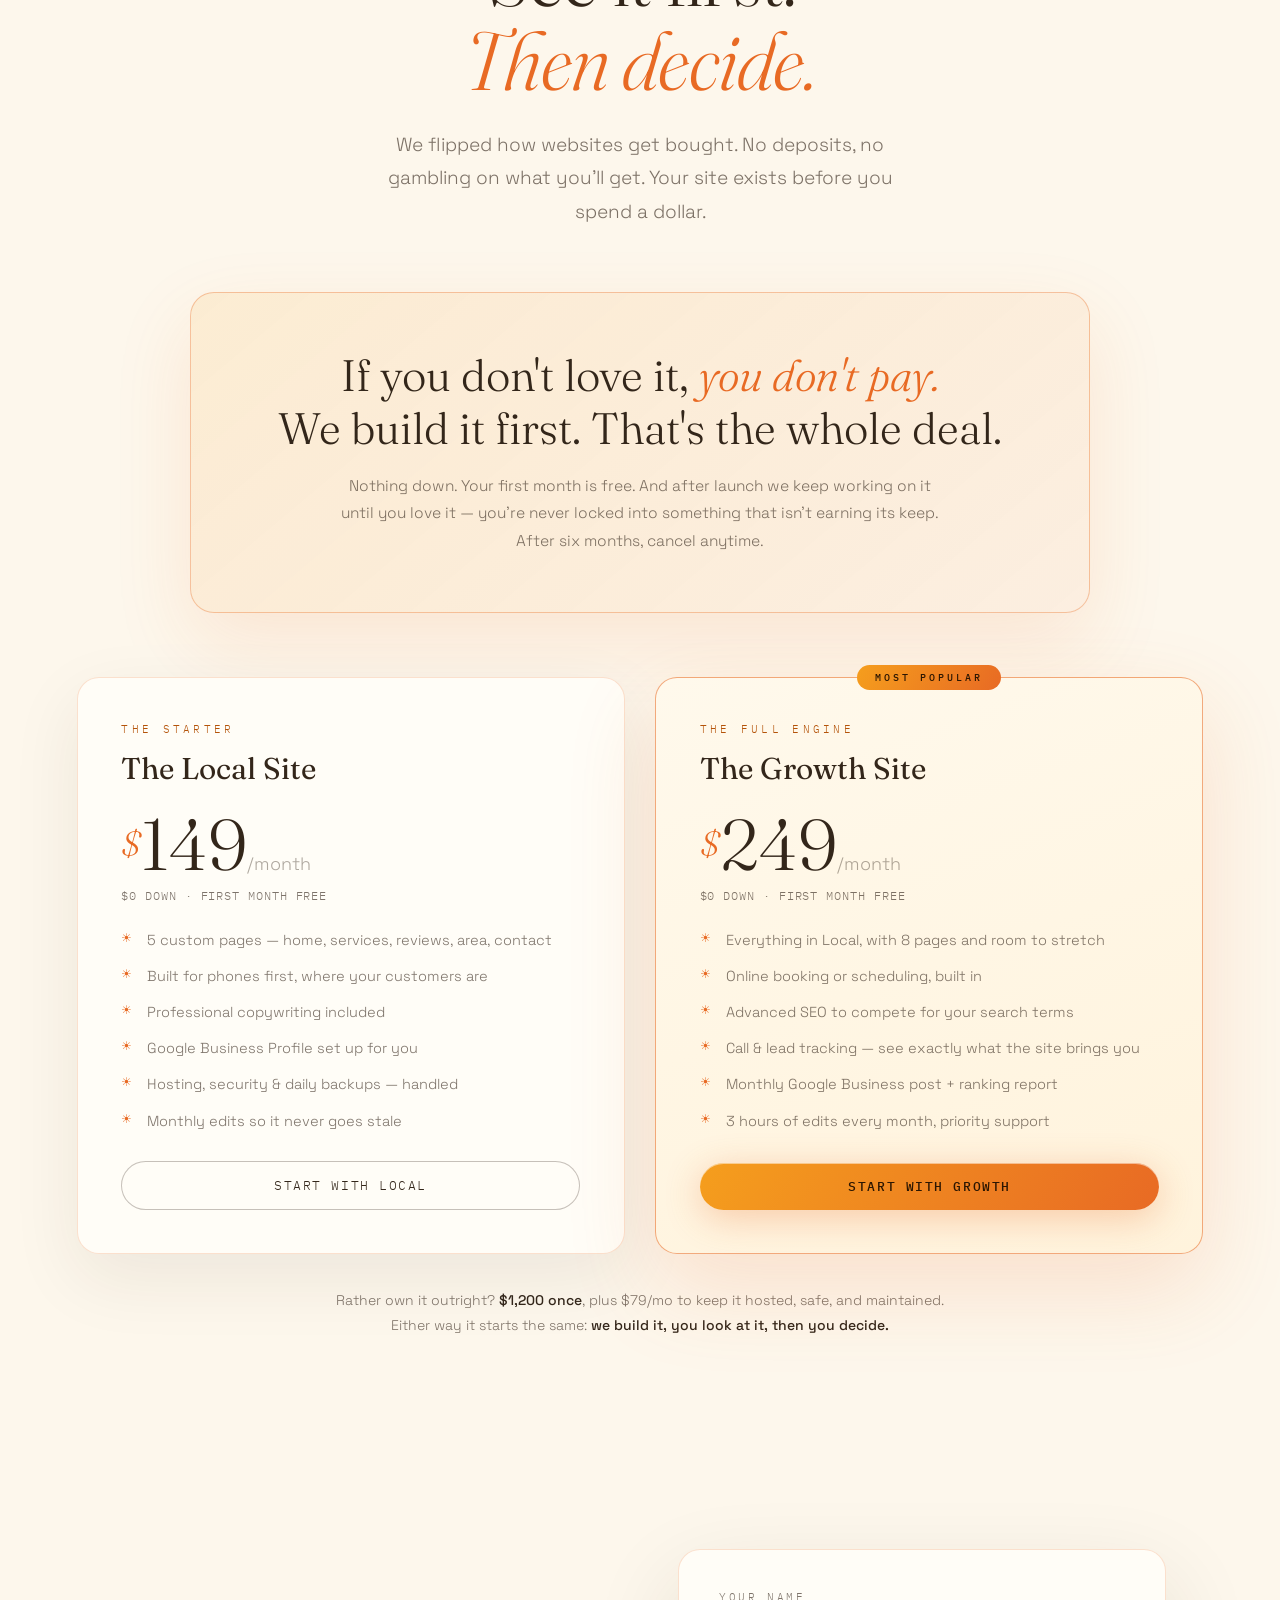
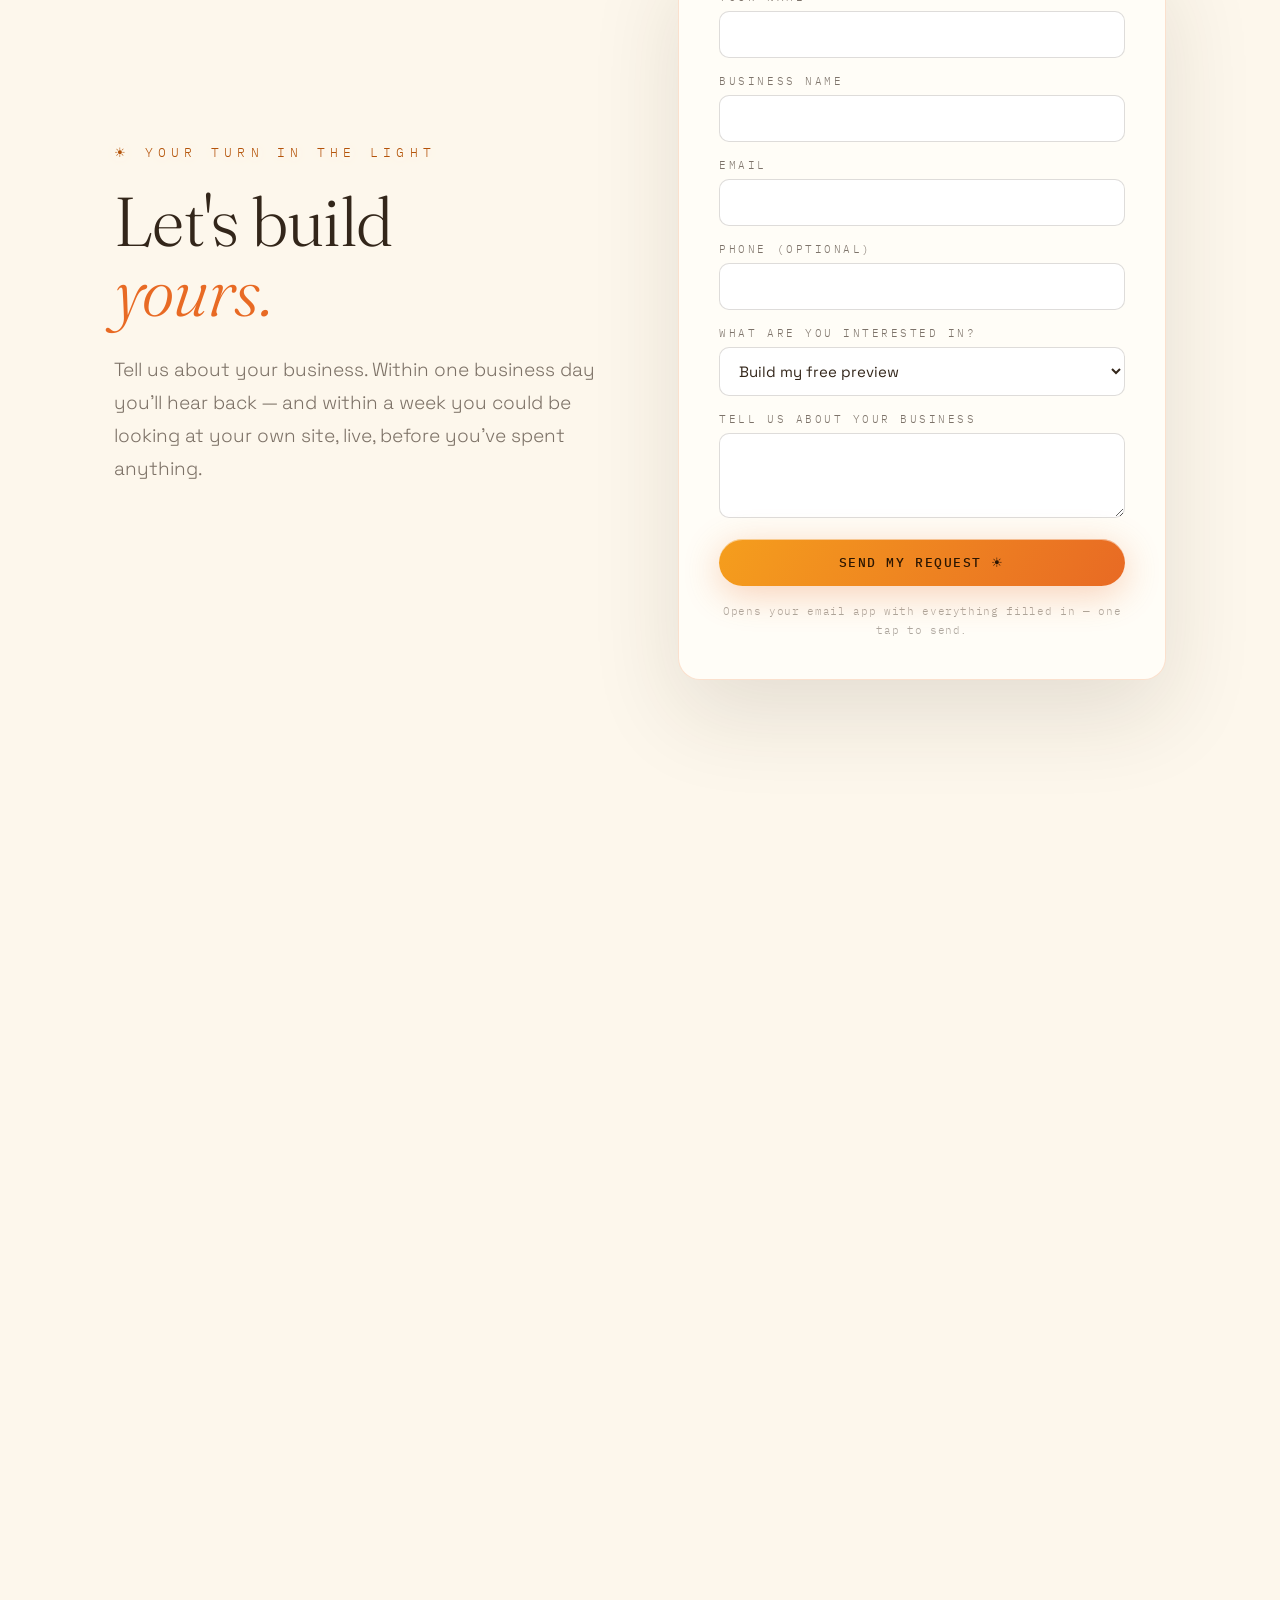
==== commit c32e8a2b: "Publish Sunblock daylight site" ====
--- a/index.html
+++ b/index.html
@@ -1,318 +1,1287 @@
 <!DOCTYPE html>
 <html lang="en">
 <head>
-  <meta charset="UTF-8">
-  <meta name="viewport" content="width=device-width, initial-scale=1.0">
-  <title>Sunblock Studio — Websites Built to Bring You Business</title>
-  <meta name="description" content="Sunblock Studio builds cinematic, conversion-first websites for real businesses. Designed, built, and live in seven days.">
-  <meta property="og:title" content="Sunblock Studio">
-  <meta property="og:description" content="Websites built to bring you business. Live in seven days.">
-  <meta property="og:url" content="https://sunblockstudio.com">
-  <link rel="icon" href="data:image/svg+xml,%3Csvg xmlns='http://www.w3.org/2000/svg' viewBox='0 0 100 100'%3E%3Ccircle cx='50' cy='50' r='28' fill='%23ffb24d'/%3E%3Ccircle cx='50' cy='50' r='42' fill='none' stroke='%23ffb24d' stroke-width='3' stroke-dasharray='8 10'/%3E%3C/svg%3E">
-  <link rel="preconnect" href="https://fonts.googleapis.com">
-  <link rel="preconnect" href="https://fonts.gstatic.com" crossorigin>
-  <link href="https://fonts.googleapis.com/css2?family=Fraunces:opsz,wght@9..144,300;9..144,400;9..144,600&family=Space+Grotesk:wght@300;400;500;600&family=IBM+Plex+Mono:wght@400;500&display=swap" rel="stylesheet">
-  <link rel="stylesheet" href="styles.css">
+<meta charset="UTF-8">
+<meta name="viewport" content="width=device-width, initial-scale=1.0">
+<title>Sunblock Studio — We build your website before you pay a dime</title>
+<meta name="description" content="Sunblock Studio builds conversion-first websites for local businesses — and we build yours before you decide. See it first. $0 down. First month free.">
+<link rel="preconnect" href="https://fonts.googleapis.com">
+<link rel="preconnect" href="https://fonts.gstatic.com" crossorigin>
+<link href="https://fonts.googleapis.com/css2?family=Fraunces:ital,opsz,wght@0,9..144,300;0,9..144,400;0,9..144,600;1,9..144,300;1,9..144,400&family=Space+Grotesk:wght@300;400;500;600&family=IBM+Plex+Mono:wght@400;500&display=swap" rel="stylesheet">
+<style>
+/* ════════════════════════════════════════════════════════════
+   SUNBLOCK STUDIO — SOLAR CINEMA · DAYLIGHT CUT
+   Same film, new light. The screen is still the film.
+   ════════════════════════════════════════════════════════════ */
+:root{
+  --bg:#FDF7EC;
+  --ink:#33261A;
+  --ink-dim:rgba(51,38,26,.64);
+  --ink-faint:rgba(51,38,26,.40);
+  --solar:#F59E1D;
+  --solar-hot:#E86A24;
+  --solar-deep:#B45309;
+  --sky:#2E86AB;
+  --line:rgba(232,106,36,.20);
+  --glass:rgba(255,252,244,.62);
+  --card:#FFFDF7;
+  --serif:"Fraunces",Georgia,serif;
+  --sans:"Space Grotesk","Helvetica Neue",sans-serif;
+  --mono:"IBM Plex Mono",ui-monospace,monospace;
+}
+*{margin:0;padding:0;box-sizing:border-box}
+html{scroll-behavior:auto}
+body{
+  background:var(--bg);color:var(--ink);
+  font-family:var(--sans);font-weight:300;
+  overflow-x:hidden;-webkit-font-smoothing:antialiased;cursor:none;
+}
+@media (pointer:coarse){ body{cursor:auto} }
+::selection{background:var(--solar);color:#2b1602}
+
+/* ── canvases: the film layer ── */
+#gl,#net{position:fixed;inset:0;width:100vw;height:100vh;pointer-events:none}
+#gl{z-index:0}#net{z-index:1}
+
+/* film grain — lighter touch in daylight */
+.grain{
+  position:fixed;inset:-50%;z-index:60;pointer-events:none;
+  background-image:url("data:image/svg+xml,%3Csvg viewBox='0 0 300 300' xmlns='http://www.w3.org/2000/svg'%3E%3Cfilter id='n'%3E%3CfeTurbulence type='fractalNoise' baseFrequency='0.85' numOctaves='2' stitchTiles='stitch'/%3E%3C/filter%3E%3Crect width='100%25' height='100%25' filter='url(%23n)' opacity='0.5'/%3E%3C/svg%3E");
+  opacity:.03;animation:grain 7s steps(8) infinite;mix-blend-mode:multiply;
+}
+@keyframes grain{
+  0%,100%{transform:translate(0,0)}12%{transform:translate(-3%,2%)}
+  25%{transform:translate(2%,-4%)}37%{transform:translate(-4%,-2%)}
+  50%{transform:translate(3%,3%)}62%{transform:translate(-2%,4%)}
+  75%{transform:translate(4%,-3%)}87%{transform:translate(-3%,-3%)}
+}
+
+/* cursor — warm ring on daylight */
+.cursor{
+  position:fixed;z-index:70;width:22px;height:22px;left:0;top:0;pointer-events:none;
+  border:1.5px solid rgba(232,106,36,.9);border-radius:50%;
+  transform:translate(-50%,-50%);
+  transition:width .25s,height .25s,background .25s;
+  box-shadow:0 0 20px rgba(245,158,29,.35);
+}
+.cursor.is-hot{width:64px;height:64px;background:rgba(245,158,29,.14)}
+@media (pointer:coarse){ .cursor{display:none} }
+
+/* ── loader ── */
+.loader{
+  position:fixed;inset:0;z-index:100;background:var(--bg);
+  display:flex;flex-direction:column;align-items:center;justify-content:center;gap:28px;
+  transition:opacity .9s ease,visibility .9s;
+}
+.loader.is-done{opacity:0;visibility:hidden}
+.loader-sun{
+  width:64px;height:64px;border-radius:50%;
+  background:radial-gradient(circle at 35% 35%,#fff3d6,var(--solar) 45%,var(--solar-hot));
+  box-shadow:0 0 60px 18px rgba(245,158,29,.5);
+  animation:pulse 1.4s ease-in-out infinite;
+}
+@keyframes pulse{50%{transform:scale(1.12);box-shadow:0 0 90px 30px rgba(245,158,29,.6)}}
+.loader-word{font-family:var(--mono);font-size:12px;letter-spacing:.5em;color:var(--ink-dim)}
+
+/* ── nav ── */
+.nav{
+  position:fixed;z-index:50;top:0;left:0;right:0;
+  display:flex;align-items:center;justify-content:space-between;
+  padding:18px clamp(20px,4vw,56px);
+  background:linear-gradient(rgba(253,247,236,.85),rgba(253,247,236,0));
+  backdrop-filter:blur(14px);-webkit-backdrop-filter:blur(14px);
+  border-bottom:1px solid rgba(232,106,36,.10);
+  transition:transform .5s cubic-bezier(.22,1,.36,1);
+}
+.nav.is-hidden{transform:translateY(-110%)}
+.nav-logo{
+  display:flex;align-items:center;gap:11px;text-decoration:none;color:var(--ink);
+  font-family:var(--mono);font-size:13px;letter-spacing:.22em;font-weight:500;
+}
+.nav-logo em{font-style:normal;color:var(--solar-hot);margin-left:.45em}
+.nav-sun{
+  width:14px;height:14px;border-radius:50%;
+  background:radial-gradient(circle at 35% 35%,#fff0cd,var(--solar) 55%,var(--solar-hot));
+  box-shadow:0 0 14px rgba(245,158,29,.9);
+}
+.nav-links{display:flex;gap:clamp(16px,3vw,38px);align-items:center}
+.nav-links a{
+  color:var(--ink-dim);text-decoration:none;font-size:13px;letter-spacing:.14em;
+  text-transform:uppercase;font-weight:400;transition:color .25s;
+}
+.nav-links a:hover{color:var(--solar-hot)}
+@media (max-width:760px){ .nav-links a:not(.btn-small){display:none} }
+
+/* ── buttons ── */
+.btn{
+  display:inline-flex;align-items:center;justify-content:center;gap:8px;
+  font-family:var(--mono);font-size:13px;letter-spacing:.12em;text-transform:uppercase;
+  padding:15px 30px;border-radius:999px;text-decoration:none;
+  transition:transform .3s cubic-bezier(.22,1,.36,1),box-shadow .3s,background .3s,color .3s;
+  will-change:transform;border:none;cursor:none;
+}
+@media (pointer:coarse){ .btn{cursor:pointer} }
+.btn-wide{width:100%;margin-top:28px}
+.btn-solar{
+  background:linear-gradient(120deg,var(--solar),var(--solar-hot));
+  color:#2b1602;font-weight:500;
+  box-shadow:0 8px 36px rgba(232,106,36,.30),inset 0 1px 0 rgba(255,255,255,.5);
+}
+.btn-solar:hover{box-shadow:0 12px 52px rgba(232,106,36,.5)}
+.btn-ghost{
+  color:var(--ink);border:1px solid rgba(51,38,26,.28);background:rgba(255,253,247,.5);
+}
+.btn-ghost:hover{border-color:var(--solar-hot);color:var(--solar-hot)}
+.btn-small{padding:10px 20px;font-size:11px;background:rgba(245,158,29,.12);color:var(--solar-deep);border:1px solid rgba(232,106,36,.4)}
+.btn-small:hover{background:var(--solar);color:#2b1602}
+
+/* ── type system ── */
+.eyebrow{
+  font-family:var(--mono);font-size:clamp(10px,1.1vw,12.5px);letter-spacing:.42em;
+  color:var(--solar-deep);text-transform:uppercase;margin-bottom:26px;
+}
+.display{
+  font-family:var(--serif);font-weight:300;
+  font-size:clamp(40px,6.4vw,86px);line-height:1.02;letter-spacing:-.01em;
+}
+.display em{font-style:italic;color:var(--solar-hot)}
+.lede{
+  font-size:clamp(15px,1.5vw,19px);line-height:1.75;color:var(--ink-dim);
+  max-width:560px;margin-top:26px;
+}
+.mono{font-family:var(--mono)}
+
+/* ── scene plumbing ── */
+.scene{position:relative;z-index:2;height:calc(var(--h) * 1vh)}
+.pin{
+  position:sticky;top:0;height:100vh;
+  display:flex;flex-direction:column;align-items:center;justify-content:center;
+  overflow:visible;
+}
+.pin-clip{overflow:hidden}
+.flow{position:relative;z-index:2;padding:clamp(90px,14vh,160px) clamp(20px,6vw,90px)}
+
+/* ════════ SCENE 01 · HERO ════════ */
+.hero-inner{
+  text-align:center;padding:60px 40px;max-width:1100px;border-radius:50%;
+  background:radial-gradient(closest-side,rgba(253,247,236,.55),transparent 75%);
+}
+.hero-sub,.eyebrow{text-shadow:0 1px 16px rgba(253,247,236,.9)}
+.hero-title{
+  font-family:var(--serif);font-weight:300;
+  font-size:clamp(52px,9.6vw,138px);line-height:1.0;letter-spacing:-.015em;
+  margin:8px 0 30px;text-shadow:0 2px 34px rgba(253,247,236,.6);
+}
+.hero-title em{
+  font-style:italic;
+  background:linear-gradient(100deg,var(--solar-deep) 5%,var(--solar-hot) 50%,var(--solar) 95%);
+  -webkit-background-clip:text;background-clip:text;color:transparent;
+}
+.hero-title .line{display:block;overflow:hidden}
+.hero-title .line>span{display:inline-block;transform:translateY(110%);animation:rise 1.1s cubic-bezier(.16,1,.3,1) forwards}
+.hero-title .line:nth-child(2)>span{animation-delay:.14s}
+@keyframes rise{to{transform:translateY(0)}}
+.hero-sub{font-size:clamp(15px,1.7vw,20px);line-height:1.8;color:var(--ink-dim)}
+.hero-sub strong{color:var(--ink);font-weight:500}
+.hero-cta{display:flex;gap:18px;justify-content:center;margin-top:42px;flex-wrap:wrap}
+
+.reveal{opacity:0;transform:translateY(26px);transition:opacity 1s ease,transform 1s cubic-bezier(.16,1,.3,1)}
+.reveal.is-in{opacity:1;transform:none}
+
+.scroll-cue{position:absolute;bottom:34px;left:50%;transform:translateX(-50%);display:flex;flex-direction:column;align-items:center;gap:14px}
+.scroll-cue-line{width:1px;height:54px;background:linear-gradient(var(--solar-hot),transparent);position:relative;overflow:hidden}
+.scroll-cue-line::after{content:"";position:absolute;left:0;top:-40%;width:100%;height:40%;background:var(--solar-deep);animation:drip 1.8s ease-in-out infinite}
+@keyframes drip{to{top:110%}}
+.scroll-cue-txt{font-family:var(--mono);font-size:9.5px;letter-spacing:.4em;color:var(--ink-faint)}
+
+/* ════════ SCENE 02 · SIGNAL BEATS ════════ */
+.beat{
+  position:absolute;inset:0;display:flex;flex-direction:column;
+  align-items:center;justify-content:center;text-align:center;padding:0 24px;
+  opacity:0;
+  background:radial-gradient(55% 42% at 50% 50%,rgba(253,247,236,.68),transparent 72%);
+}
+.beat h2{
+  font-family:var(--serif);font-weight:300;
+  font-size:clamp(38px,6.8vw,92px);line-height:1.08;letter-spacing:-.01em;
+  text-shadow:0 2px 26px rgba(253,247,236,.85);
+}
+.beat h2 em{font-style:italic;color:var(--solar-hot)}
+.beat-kicker{font-family:var(--mono);font-size:12px;letter-spacing:.5em;color:var(--ink-faint);margin-bottom:30px}
+.beat-chips{display:flex;gap:14px;margin-top:44px;flex-wrap:wrap;justify-content:center}
+.chip{
+  font-family:var(--mono);font-size:12px;letter-spacing:.1em;
+  padding:11px 22px;border-radius:999px;
+  border:1px solid var(--line);background:var(--glass);
+  backdrop-filter:blur(8px);color:var(--solar-deep);
+}
+
+/* ════════ SCENE 03 · FACTORY ════════ */
+.factory-grid{
+  display:grid;grid-template-columns:1fr 1fr;gap:clamp(36px,5vw,80px);
+  align-items:center;max-width:1280px;width:100%;padding:0 clamp(20px,5vw,80px);
+}
+.factory-copy .display{font-size:clamp(34px,4.6vw,62px)}
+.factory-feats{list-style:none;margin-top:36px;display:flex;flex-direction:column;gap:20px}
+.factory-feats li{
+  padding:18px 22px;border-left:2px solid var(--line);
+  color:var(--ink-dim);line-height:1.65;font-size:15px;
+  background:linear-gradient(90deg,rgba(245,158,29,.08),transparent 70%);
+  opacity:.3;transform:translateX(-12px);
+  transition:opacity .6s,transform .6s,border-color .6s;
+}
+.factory-feats li.is-on{opacity:1;transform:none;border-color:var(--solar-hot)}
+.factory-feats b{color:var(--ink);font-weight:500;display:block;margin-bottom:4px}
+
+/* terminal — stays dark: the one deep-night object left in daylight */
+.terminal{
+  background:#191210;border:1px solid rgba(232,106,36,.28);border-radius:14px;
+  box-shadow:0 40px 90px rgba(51,38,26,.28),inset 0 1px 0 rgba(255,255,255,.05);
+  overflow:hidden;
+}
+.terminal-bar{
+  display:flex;align-items:center;gap:8px;padding:13px 16px;
+  background:rgba(255,255,255,.04);border-bottom:1px solid rgba(232,106,36,.16);
+}
+.terminal-bar i{width:11px;height:11px;border-radius:50%;display:block}
+.terminal-bar i:nth-child(1){background:#ff5f57}.terminal-bar i:nth-child(2){background:#febc2e}.terminal-bar i:nth-child(3){background:#28c840}
+.terminal-title{font-family:var(--mono);font-size:11px;color:rgba(244,237,226,.4);margin-left:10px;letter-spacing:.12em}
+.terminal-body{
+  font-family:var(--mono);font-size:13px;line-height:2.05;color:rgba(244,237,226,.82);
+  padding:22px 24px;min-height:360px;white-space:pre-wrap;
+}
+.terminal-body .t-cmd{color:#fff}
+.terminal-body .t-ok{color:#4ade80}
+.terminal-body .t-key{color:var(--solar)}
+.terminal-body .t-dim{color:rgba(244,237,226,.4)}
+.t-cursor{display:inline-block;width:8px;height:15px;background:var(--solar);vertical-align:-2px;animation:blink 1s steps(2) infinite}
+@keyframes blink{50%{opacity:0}}
+
+/* ════════ SCENE 04 · SEVEN DAYS — now a VERTICAL scrub ════════ */
+.days-pin{align-items:stretch;justify-content:flex-start;padding:0 clamp(20px,6vw,90px)}
+.days-head{
+  display:flex;align-items:center;gap:clamp(16px,3vw,36px);
+  padding-top:clamp(80px,12vh,120px);max-width:1180px;margin:0 auto;width:100%;
+}
+.days-head .eyebrow{margin:0;white-space:nowrap}
+.days-meter{flex:1;height:2px;background:rgba(51,38,26,.14);border-radius:2px;overflow:hidden}
+.days-meter span{display:block;height:100%;width:0;background:linear-gradient(90deg,var(--solar),var(--solar-hot));box-shadow:0 0 12px rgba(232,106,36,.6)}
+.days-count{font-family:var(--mono);font-size:12px;letter-spacing:.3em;color:var(--ink-faint);white-space:nowrap}
+.days-count b{color:var(--solar-hot);font-weight:500}
+.days-window{flex:1;overflow:hidden;max-width:1180px;margin:0 auto;width:100%;position:relative}
+.days-window::before,.days-window::after{
+  content:"";position:absolute;left:0;right:0;height:70px;z-index:3;pointer-events:none;
+}
+.days-window::before{top:0;background:linear-gradient(rgba(253,247,236,.9),transparent)}
+.days-window::after{bottom:0;background:linear-gradient(transparent,rgba(253,247,236,.9))}
+.days-track{display:flex;flex-direction:column;gap:clamp(22px,4vh,40px);padding:clamp(40px,8vh,80px) 0;will-change:transform}
+.day-card{
+  display:grid;grid-template-columns:auto 1fr;gap:clamp(20px,4vw,44px);align-items:baseline;
+  background:var(--glass);backdrop-filter:blur(10px);
+  border:1px solid var(--line);border-radius:18px;
+  padding:clamp(22px,3.4vh,34px) clamp(22px,3.5vw,40px);
+  box-shadow:0 18px 50px rgba(51,38,26,.07);
+}
+.day-card .dn{
+  font-family:var(--serif);font-weight:300;font-style:italic;
+  font-size:clamp(34px,4.5vw,56px);color:var(--solar-hot);line-height:1;min-width:2.2ch;
+}
+.day-card h3{font-family:var(--serif);font-weight:400;font-size:clamp(19px,2.1vw,26px);margin-bottom:6px}
+.day-card p{color:var(--ink-dim);font-size:15px;line-height:1.7;max-width:62ch}
+
+/* ════════ SCENE 05 · TEAM PASSES ════════ */
+.team-wrap{max-width:1180px;margin:0 auto}
+.team-grid{display:grid;grid-template-columns:repeat(3,1fr);gap:clamp(18px,2.5vw,30px);margin-top:56px}
+.pass-card{
+  background:var(--card);border:1px solid var(--line);border-radius:20px;
+  padding:clamp(26px,3vw,38px);
+  box-shadow:0 24px 70px rgba(51,38,26,.08);
+  transition:transform .5s cubic-bezier(.22,1,.36,1),box-shadow .5s,opacity 1s,translate 1s;
+  will-change:transform;
+}
+.pass-card:hover{box-shadow:0 36px 90px rgba(232,106,36,.18)}
+.pass-num{font-family:var(--mono);font-size:12px;letter-spacing:.3em;color:var(--solar-deep);margin-bottom:20px;display:block}
+.pass-card h3{font-family:var(--serif);font-weight:400;font-size:clamp(21px,2.2vw,27px);margin-bottom:14px}
+.pass-card p{color:var(--ink-dim);font-size:15px;line-height:1.75}
+.pass-tags{margin-top:24px;font-family:var(--mono);font-size:10.5px;letter-spacing:.22em;color:var(--ink-faint)}
+.team-sign{
+  text-align:center;margin-top:52px;font-family:var(--mono);font-size:12.5px;
+  letter-spacing:.24em;color:var(--ink-dim);
+}
+.team-sign b{color:var(--solar-hot);font-weight:500}
+@media (max-width:900px){ .team-grid{grid-template-columns:1fr} }
+
+/* ════════ SCENE 06 · NUMBERS ════════ */
+.numbers-grid{
+  display:grid;grid-template-columns:repeat(4,1fr);gap:clamp(20px,3vw,40px);
+  max-width:1180px;width:100%;padding:0 clamp(20px,5vw,80px);text-align:center;
+}
+.num-cell .big{
+  font-family:var(--serif);font-weight:300;
+  font-size:clamp(56px,8vw,120px);line-height:1;color:var(--ink);
+}
+.num-cell .big i{font-style:italic;color:var(--solar-hot);font-size:.5em}
+.num-cell .lbl{margin-top:14px;font-size:13.5px;line-height:1.6;color:var(--ink-dim)}
+@media (max-width:760px){ .numbers-grid{grid-template-columns:repeat(2,1fr);gap:44px 20px} }
+
+/* ════════ SCENE 07 · OFFER + PRICING ════════ */
+.offer-wrap{max-width:1180px;margin:0 auto}
+.offer-head{text-align:center;max-width:760px;margin:0 auto}
+.guarantee{
+  margin:64px auto 0;max-width:900px;text-align:center;
+  background:linear-gradient(140deg,rgba(245,158,29,.12),rgba(232,106,36,.06));
+  border:1px solid rgba(232,106,36,.35);border-radius:24px;
+  padding:clamp(34px,5vw,56px);
+  box-shadow:0 30px 80px rgba(232,106,36,.12);
+}
+.guarantee h3{
+  font-family:var(--serif);font-weight:300;font-size:clamp(26px,3.6vw,44px);line-height:1.2;
+}
+.guarantee h3 em{font-style:italic;color:var(--solar-hot)}
+.guarantee p{color:var(--ink-dim);margin-top:18px;font-size:15.5px;line-height:1.8;max-width:60ch;margin-left:auto;margin-right:auto}
+.price-grid{display:grid;grid-template-columns:1fr 1fr;gap:clamp(18px,2.5vw,30px);margin-top:64px}
+.price-card{
+  background:var(--card);border:1px solid var(--line);border-radius:22px;
+  padding:clamp(28px,3.4vw,44px);
+  box-shadow:0 24px 70px rgba(51,38,26,.08);
+  transition:transform .5s cubic-bezier(.22,1,.36,1),box-shadow .5s;
+  display:flex;flex-direction:column;
+}
+.price-card:hover{transform:translateY(-8px)}
+.price-featured{
+  border:1px solid rgba(232,106,36,.55);
+  background:linear-gradient(160deg,#FFF9EC,#FFF3DC);
+  box-shadow:0 34px 90px rgba(232,106,36,.16);
+  position:relative;
+}
+.price-featured::before{
+  content:"MOST POPULAR";position:absolute;top:-13px;left:50%;transform:translateX(-50%);
+  font-family:var(--mono);font-size:10px;letter-spacing:.3em;
+  background:linear-gradient(120deg,var(--solar),var(--solar-hot));color:#2b1602;
+  padding:6px 18px;border-radius:999px;font-weight:500;
+}
+.price-featured:hover{box-shadow:0 44px 110px rgba(232,106,36,.26)}
+.pc-tag{font-family:var(--mono);font-size:11px;letter-spacing:.3em;color:var(--solar-deep);margin-bottom:14px}
+.price-card h3{font-family:var(--serif);font-weight:400;font-size:30px;margin-bottom:8px}
+.pc-price{font-family:var(--serif);font-weight:300;font-size:clamp(52px,5.6vw,78px);line-height:1.1;margin:10px 0 4px}
+.pc-price i{font-style:italic;color:var(--solar-hot);font-size:.5em;vertical-align:.4em}
+.pc-price span{font-size:18px;color:var(--ink-faint);font-family:var(--sans)}
+.pc-terms{font-family:var(--mono);font-size:11.5px;letter-spacing:.08em;color:var(--ink-dim);margin-bottom:26px}
+.price-card ul{list-style:none;display:flex;flex-direction:column;gap:13px;flex:1}
+.price-card li{color:var(--ink-dim);font-size:14.5px;line-height:1.6;padding-left:26px;position:relative}
+.price-card li::before{content:"☀";position:absolute;left:0;top:0;color:var(--solar-hot);font-size:12px}
+.price-note{
+  text-align:center;margin-top:34px;color:var(--ink-dim);font-size:14px;line-height:1.8;
+}
+.price-note b{color:var(--ink);font-weight:500}
+@media (max-width:860px){ .price-grid{grid-template-columns:1fr} }
+
+/* ════════ SCENE 08 · OUTRO / CONTACT ════════ */
+.outro-inner{
+  display:grid;grid-template-columns:1fr 1fr;gap:clamp(40px,6vw,90px);
+  max-width:1180px;width:100%;padding:0 clamp(20px,5vw,80px);align-items:center;
+}
+.outro-copy .display{font-size:clamp(38px,5.4vw,72px)}
+.iq{
+  background:var(--card);border:1px solid var(--line);border-radius:22px;
+  padding:clamp(26px,3.2vw,40px);
+  box-shadow:0 34px 90px rgba(51,38,26,.12);
+  display:flex;flex-direction:column;gap:16px;
+}
+.iq label{font-family:var(--mono);font-size:10.5px;letter-spacing:.24em;color:var(--ink-dim);text-transform:uppercase;display:block;margin-bottom:7px}
+.iq input,.iq select,.iq textarea{
+  width:100%;padding:13px 15px;background:#fff;color:var(--ink);
+  border:1px solid rgba(51,38,26,.16);border-radius:10px;font-family:var(--sans);font-size:15px;
+}
+.iq input:focus,.iq select:focus,.iq textarea:focus{outline:none;border-color:var(--solar-hot);box-shadow:0 0 0 3px rgba(232,106,36,.14)}
+.iq-hint{font-family:var(--mono);font-size:11px;letter-spacing:.06em;color:var(--ink-faint);text-align:center;line-height:1.7}
+@media (max-width:860px){ .outro-inner{grid-template-columns:1fr} }
+
+/* footer */
+.footer{
+  position:relative;z-index:2;padding:44px clamp(20px,5vw,80px);
+  display:flex;justify-content:space-between;align-items:center;gap:20px;flex-wrap:wrap;
+  border-top:1px solid rgba(232,106,36,.14);
+  background:rgba(253,247,236,.75);backdrop-filter:blur(8px);
+  font-family:var(--mono);font-size:11px;letter-spacing:.2em;color:var(--ink-faint);
+}
+.footer a{color:var(--solar-deep);text-decoration:none}
+
+@media (max-width:900px){
+  .factory-grid{grid-template-columns:1fr}
+  .terminal-body{min-height:0;height:210px;overflow:hidden;line-height:1.8;padding:16px 18px;font-size:12px}
+  .day-card{grid-template-columns:1fr;gap:8px}
+}
+@media (prefers-reduced-motion:reduce){
+  .hero-title .line>span{animation:none;transform:none}
+  .reveal{opacity:1;transform:none;transition:none}
+  .scroll-cue-line::after{animation:none}
+}
+</style>
 </head>
 <body>
 
-  <!-- ============ THE FILM : full-screen generative canvases ============ -->
-  <canvas id="gl" aria-hidden="true"></canvas>
-  <canvas id="net" aria-hidden="true"></canvas>
-  <div class="grain" aria-hidden="true"></div>
-  <div class="cursor" aria-hidden="true"></div>
-
-  <!-- ============ LOADER ============ -->
-  <div class="loader" id="loader" aria-hidden="true">
-    <div class="loader-sun"></div>
-    <div class="loader-word">SUNBLOCK&nbsp;STUDIO</div>
+<div class="loader" id="loader"><div class="loader-sun"></div><div class="loader-word">SUNBLOCK STUDIO</div></div>
+<canvas id="gl"></canvas>
+<canvas id="net"></canvas>
+<div class="grain"></div>
+<div class="cursor"></div>
+
+<nav class="nav" id="nav">
+  <a class="nav-logo" href="#top"><span class="nav-sun"></span>SUNBLOCK<em>STUDIO</em></a>
+  <div class="nav-links">
+    <a href="#factory" data-jump>Factory</a>
+    <a href="#days" data-jump>Process</a>
+    <a href="#team" data-jump>Team</a>
+    <a href="#offer" data-jump>The Offer</a>
+    <a class="btn btn-small magnetic" href="#contact" data-jump>See yours free</a>
   </div>
-
-  <!-- ============ NAV ============ -->
-  <header class="nav" id="nav">
-    <a class="nav-logo" href="#hero" data-jump>
-      <span class="nav-sun" aria-hidden="true"></span>
-      <span>SUNBLOCK<em>STUDIO</em></span>
-    </a>
-    <nav class="nav-links">
-      <a href="#factory" data-jump>Factory</a>
-      <a href="#days" data-jump>Process</a>
-      <a href="#team" data-jump>Team</a>
-      <a href="#pricing" data-jump>Plans</a>
-    </nav>
-    <a class="btn btn-small magnetic" href="mailto:hello@sunblockstudio.com">Start in 7 days</a>
-  </header>
-
-  <main id="film">
-
-    <!-- ============ SCENE 01 · THE SUN ============ -->
-    <section class="scene" id="hero" data-scene="hero" style="--h:220">
-      <div class="pin">
-        <div class="hero-inner">
-          <p class="eyebrow reveal">☀&ensp;WEB STUDIO — MIAMI, FLORIDA</p>
-          <h1 class="hero-title">
-            <span class="line"><span>Built to bring</span></span>
-            <span class="line"><span>you <em>business.</em></span></span>
-          </h1>
-          <p class="hero-sub reveal">Cinematic, conversion-first websites for real businesses.<br>
-          Designed, built, and live in <strong>seven days</strong>.</p>
-          <div class="hero-cta reveal">
-            <a class="btn btn-solar magnetic" href="#pricing" data-jump>Start your build</a>
-            <a class="btn btn-ghost magnetic" href="#factory" data-jump>How it works</a>
-          </div>
+</nav>
+
+<!-- ════════ 01 · HERO ════════ -->
+<section class="scene" data-scene="hero" style="--h:180" id="top">
+  <div class="pin">
+    <div class="hero-inner">
+      <div class="eyebrow">☀ Web studio for local businesses</div>
+      <h1 class="hero-title">
+        <span class="line"><span>Built to bring</span></span>
+        <span class="line"><span>you <em>business.</em></span></span>
+      </h1>
+      <p class="hero-sub reveal">Your next customer is Googling you right now.<br>
+      <strong>So we build your website before you pay a dime</strong> — see it finished, live, on your phone. Love it, and it's yours.</p>
+      <div class="hero-cta reveal">
+        <a class="btn btn-solar magnetic" href="#contact" data-jump>Build mine — free to see</a>
+        <a class="btn btn-ghost magnetic" href="#factory" data-jump>How is that possible?</a>
+      </div>
+    </div>
+    <div class="scroll-cue"><div class="scroll-cue-line"></div><div class="scroll-cue-txt">SCROLL — THE SCREEN IS THE FILM</div></div>
+  </div>
+</section>
+
+<!-- ════════ 02 · SIGNAL BEATS ════════ -->
+<section class="scene" data-scene="signal" style="--h:320">
+  <div class="pin">
+    <div class="beat">
+      <div class="beat-kicker">01 / THE TRUTH</div>
+      <h2>Every customer you'll<br>ever get sees your<br><em>website first.</em></h2>
+    </div>
+    <div class="beat">
+      <div class="beat-kicker">02 / THE WINDOW</div>
+      <h2><em>Five seconds.</em><br>That's how long<br>they give you.</h2>
+    </div>
+    <div class="beat">
+      <div class="beat-kicker">03 / THE FIX</div>
+      <h2>Most sites weren't built<br>for that fight.<br><em>Ours are.</em></h2>
+      <div class="beat-chips">
+        <span class="chip">Loads instantly</span>
+        <span class="chip">Looks expensive</span>
+        <span class="chip">Makes the phone ring</span>
+      </div>
+    </div>
+  </div>
+</section>
+
+<!-- ════════ 03 · FACTORY ════════ -->
+<section class="scene" data-scene="factory" style="--h:260" id="factory">
+  <div class="pin">
+    <div class="factory-grid">
+      <div class="factory-copy">
+        <div class="eyebrow">⚙ Our unfair advantage</div>
+        <h2 class="display">The Website<br><em>Factory.</em></h2>
+        <ul class="factory-feats">
+          <li><b>It studies you.</b> Your brand, your reviews, your photos, your customers — mapped automatically from what's already out there.</li>
+          <li><b>It builds before you buy.</b> A complete working draft of <em>your</em> site — assembled while other agencies are still scheduling a kickoff call.</li>
+          <li><b>Then the studio takes over.</b> Our designers, writers, and reviewers rework every word and pixel by hand before anything ships.</li>
+        </ul>
+      </div>
+      <div class="terminal" data-tilt>
+        <div class="terminal-bar"><i></i><i></i><i></i><span class="terminal-title">sunblock — factory v3.0</span></div>
+        <div class="terminal-body" id="termBody"></div>
+      </div>
+    </div>
+  </div>
+</section>
+
+<!-- ════════ 04 · SEVEN DAYS (vertical scrub) ════════ -->
+<section class="scene" data-scene="days" style="--h:340" id="days">
+  <div class="pin days-pin pin-clip">
+    <div class="days-head">
+      <div class="eyebrow">⏱ The sprint</div>
+      <div class="days-meter"><span id="daysMeterFill"></span></div>
+      <div class="days-count">DAY <b id="dayNum">01</b> / 07</div>
+    </div>
+    <div class="days-window">
+      <div class="days-track" id="daysTrack">
+        <div class="day-card"><div class="dn">01</div><div><h3>Kickoff</h3><p>You say go. We take your story and your best photos. That's everything we need from you today — the Factory already did the rest.</p></div></div>
+        <div class="day-card"><div class="dn">02</div><div><h3>The Factory runs</h3><p>The build engine assembles the bones of your site while our designers map your brand, your colors, your voice.</p></div></div>
+        <div class="day-card"><div class="dn">03</div><div><h3>First draft — live</h3><p>You get a real link to a real working site. Not a sketch, not a mood board. Click it on your phone.</p></div></div>
+        <div class="day-card"><div class="dn">04</div><div><h3>Your notes</h3><p>Tell us everything. Too bold, not bold enough, wrong photo — we want all of it, in one list.</p></div></div>
+        <div class="day-card"><div class="dn">05</div><div><h3>Revisions</h3><p>Designers and writers work through every note until it sounds like you on your best day.</p></div></div>
+        <div class="day-card"><div class="dn">06</div><div><h3>Polish &amp; QA</h3><p>Speed-tuned, phone-tested, search-ready. We sweat the last 2% — that's where "fine" becomes "damn."</p></div></div>
+        <div class="day-card"><div class="dn">07</div><div><h3>Launch ☀</h3><p>Your domain goes live and the internet finally sees your business the way your best customers already do.</p></div></div>
+      </div>
+    </div>
+  </div>
+</section>
+
+<!-- ════════ 05 · TEAM PASSES ════════ -->
+<section class="flow" data-scene="team" id="team">
+  <div class="team-wrap">
+    <div class="eyebrow reveal">✎ The humans behind it</div>
+    <h2 class="display reveal">Fast machines.<br><em>Careful people.</em></h2>
+    <p class="lede reveal">The Factory gets your first draft standing in days. Then the studio team takes over — and nothing ships until they've signed off. Every site crosses three desks before you ever see it.</p>
+    <div class="team-grid">
+      <div class="pass-card reveal" data-tilt>
+        <span class="pass-num">01 — THE DESIGN PASS</span>
+        <h3>Layout, color, type</h3>
+        <p>A designer reworks every screen around your brand — until it looks like you hired someone expensive. Because you did.</p>
+        <div class="pass-tags">LAYOUT · COLOR · TYPE</div>
+      </div>
+      <div class="pass-card reveal" data-tilt>
+        <span class="pass-num">02 — THE WORDS PASS</span>
+        <h3>Every line, by hand</h3>
+        <p>A writer goes line by line until every headline sells and every sentence sounds like you on your best day. No filler, no jargon.</p>
+        <div class="pass-tags">HEADLINES · STORY · CTA</div>
+      </div>
+      <div class="pass-card reveal" data-tilt>
+        <span class="pass-num">03 — THE FINAL EYE</span>
+        <h3>Break it on purpose</h3>
+        <p>A reviewer clicks every link and tests every screen size, trying to break things on purpose — so your customers can't. Then we launch.</p>
+        <div class="pass-tags">QA · SPEED · MOBILE</div>
+      </div>
+    </div>
+    <div class="team-sign reveal">Nothing goes live until a person signs it. <b>☀</b></div>
+  </div>
+</section>
+
+<!-- ════════ 06 · NUMBERS ════════ -->
+<section class="scene" data-scene="numbers" style="--h:180">
+  <div class="pin">
+    <div class="numbers-grid">
+      <div class="num-cell"><div class="big"><span data-count="7">0</span></div><div class="lbl">days from kickoff<br>to launch</div></div>
+      <div class="num-cell"><div class="big"><span data-count="3">0</span></div><div class="lbl">human passes on<br>every single page</div></div>
+      <div class="num-cell"><div class="big"><span data-count="100">0</span><i>%</i></div><div class="lbl">built around your<br>business — not a theme</div></div>
+      <div class="num-cell"><div class="big"><span data-count="24">0</span><i>/7</i></div><div class="lbl">watched, backed up<br>&amp; protected after launch</div></div>
+    </div>
+  </div>
+</section>
+
+<!-- ════════ 07 · THE OFFER ════════ -->
+<section class="flow" data-scene="pricing" id="offer">
+  <div class="offer-wrap">
+    <div class="offer-head">
+      <div class="eyebrow reveal">◈ The offer</div>
+      <h2 class="display reveal">See it first.<br><em>Then decide.</em></h2>
+      <p class="lede reveal" style="margin-left:auto;margin-right:auto">We flipped how websites get bought. No deposits, no gambling on what you'll get. Your site exists before you spend a dollar.</p>
+    </div>
+
+    <div class="guarantee reveal" data-tilt>
+      <h3>If you don't love it, <em>you don't pay.</em><br>We build it first. That's the whole deal.</h3>
+      <p>Nothing down. Your first month is free. And after launch we keep working on it until you love it — you're never locked into something that isn't earning its keep. After six months, cancel anytime.</p>
+    </div>
+
+    <div class="price-grid">
+      <div class="price-card reveal">
+        <div class="pc-tag">THE STARTER</div>
+        <h3>The Local Site</h3>
+        <div class="pc-price"><i>$</i>149<span>/month</span></div>
+        <div class="pc-terms">$0 DOWN · FIRST MONTH FREE</div>
+        <ul>
+          <li>5 custom pages — home, services, reviews, area, contact</li>
+          <li>Built for phones first, where your customers are</li>
+          <li>Professional copywriting included</li>
+          <li>Google Business Profile set up for you</li>
+          <li>Hosting, security &amp; daily backups — handled</li>
+          <li>Monthly edits so it never goes stale</li>
+        </ul>
+        <a class="btn btn-ghost btn-wide magnetic" href="#contact" data-jump>Start with Local</a>
+      </div>
+      <div class="price-card price-featured reveal">
+        <div class="pc-tag">THE FULL ENGINE</div>
+        <h3>The Growth Site</h3>
+        <div class="pc-price"><i>$</i>249<span>/month</span></div>
+        <div class="pc-terms">$0 DOWN · FIRST MONTH FREE</div>
+        <ul>
+          <li>Everything in Local, with 8 pages and room to stretch</li>
+          <li>Online booking or scheduling, built in</li>
+          <li>Advanced SEO to compete for your search terms</li>
+          <li>Call &amp; lead tracking — see exactly what the site brings you</li>
+          <li>Monthly Google Business post + ranking report</li>
+          <li>3 hours of edits every month, priority support</li>
+        </ul>
+        <a class="btn btn-solar btn-wide magnetic" href="#contact" data-jump>Start with Growth</a>
+      </div>
+    </div>
+    <p class="price-note reveal">Rather own it outright? <b>$1,200 once</b>, plus $79/mo to keep it hosted, safe, and maintained.<br>Either way it starts the same: <b>we build it, you look at it, then you decide.</b></p>
+  </div>
+</section>
+
+<!-- ════════ 08 · OUTRO / CONTACT ════════ -->
+<section class="scene" data-scene="outro" style="--h:220" id="contact">
+  <div class="pin">
+    <div class="outro-inner">
+      <div class="outro-copy">
+        <div class="eyebrow">☀ Your turn in the light</div>
+        <h2 class="display">Let's build<br><em>yours.</em></h2>
+        <p class="lede">Tell us about your business. Within one business day you'll hear back — and within a week you could be looking at your own site, live, before you've spent anything.</p>
+      </div>
+      <form class="iq" id="inquiry">
+        <div><label for="f-name">Your name</label><input id="f-name" name="name" required autocomplete="name"></div>
+        <div><label for="f-biz">Business name</label><input id="f-biz" name="business" required></div>
+        <div><label for="f-email">Email</label><input id="f-email" name="email" type="email" required autocomplete="email"></div>
+        <div><label for="f-phone">Phone (optional)</label><input id="f-phone" name="phone" type="tel" autocomplete="tel"></div>
+        <div><label for="f-int">What are you interested in?</label>
+          <select id="f-int" name="interest">
+            <option>Build my free preview</option>
+            <option>The Local Site — $149/mo</option>
+            <option>The Growth Site — $249/mo</option>
+            <option>I have a site that needs rescuing</option>
+            <option>Not sure yet — let's talk</option>
+          </select>
         </div>
-        <div class="scroll-cue">
-          <span class="scroll-cue-line"></span>
-          <span class="scroll-cue-txt">SCROLL — THE SCREEN IS THE FILM</span>
-        </div>
-      </div>
-    </section>
-
-    <!-- ============ SCENE 02 · THE SIGNAL ============ -->
-    <section class="scene" id="signal" data-scene="signal" style="--h:300">
-      <div class="pin">
-        <div class="beat" data-beat="0">
-          <p class="beat-kicker">01 / THE TRUTH</p>
-          <h2>Every customer you'll<br>ever get sees your<br><em>website first.</em></h2>
-        </div>
-        <div class="beat" data-beat="1">
-          <p class="beat-kicker">02 / THE WINDOW</p>
-          <h2><em>Five seconds.</em><br>That's how long<br>they give you.</h2>
-        </div>
-        <div class="beat" data-beat="2">
-          <p class="beat-kicker">03 / THE FIX</p>
-          <h2>Most sites weren't built<br>for that fight.<br><em>Ours are.</em></h2>
-          <div class="beat-chips">
-            <span class="chip">Loads instantly</span>
-            <span class="chip">Looks expensive</span>
-            <span class="chip">Makes the phone ring</span>
-          </div>
-        </div>
-      </div>
-    </section>
-
-    <!-- ============ SCENE 03 · THE FACTORY ============ -->
-    <section class="scene" id="factory" data-scene="factory" style="--h:320">
-      <div class="pin">
-        <div class="factory-grid">
-          <div class="factory-copy">
-            <p class="eyebrow">⚙&ensp;OUR UNFAIR ADVANTAGE</p>
-            <h2 class="display">The Website<br><em>Factory.</em></h2>
-            <p class="lede">Our in-house build engine researches your business, pulls your photos and
-              reviews, and assembles a real working draft — while other agencies are still
-              scheduling a kickoff call.</p>
-            <ul class="factory-feats">
-              <li data-feat="0"><b>It studies you.</b> Your brand, your reviews, your customers — mapped automatically.</li>
-              <li data-feat="1"><b>It builds overnight.</b> A complete multi-page draft, not a mood board.</li>
-              <li data-feat="2"><b>Then the studio takes over.</b> Our designers, writers, and reviewers rework every word and pixel by hand.</li>
-            </ul>
-          </div>
-          <div class="terminal" id="terminal">
-            <div class="terminal-bar">
-              <span class="tdot td-r"></span><span class="tdot td-y"></span><span class="tdot td-g"></span>
-              <span class="terminal-title">sunblock — factory v2.1</span>
-            </div>
-            <pre class="terminal-body" id="termBody"></pre>
-          </div>
-        </div>
-      </div>
-    </section>
-
-    <!-- ============ SCENE 04 · SEVEN DAYS ============ -->
-    <section class="scene" id="days" data-scene="days" style="--h:560">
-      <div class="pin pin-clip">
-        <div class="days-head">
-          <p class="eyebrow">⏱&ensp;THE SPRINT</p>
-          <div class="days-meter"><span id="daysMeterFill"></span></div>
-          <p class="days-count mono">DAY <b id="dayNum">01</b> / 07</p>
-        </div>
-        <div class="days-track" id="daysTrack">
-          <article class="day-card day-intro">
-            <h2 class="display">Idea to live site<br>in <em>seven days.</em></h2>
-            <p class="lede">No six-month agency saga. No disappearing freelancer.<br>A countdown, not a maybe. →</p>
-          </article>
-          <article class="day-card"><span class="day-num">01</span><h3>Kickoff</h3><p>You say go. We take your deposit, your story, and your best photos. That's all we need from you today.</p></article>
-          <article class="day-card"><span class="day-num">02</span><h3>The Factory runs</h3><p>Our build engine assembles the bones of your site overnight while our designers map your brand.</p></article>
-          <article class="day-card"><span class="day-num">03</span><h3>First draft — live</h3><p>You get a real link to a real working site. Not a sketch. Click it on your phone.</p></article>
-          <article class="day-card"><span class="day-num">04</span><h3>Your notes</h3><p>Tell us everything. Too bold, not bold enough, wrong photo — we want all of it.</p></article>
-          <article class="day-card"><span class="day-num">05</span><h3>Revisions</h3><p>Our designers and writers work through every note until it sounds like you on your best day.</p></article>
-          <article class="day-card"><span class="day-num">06</span><h3>Polish &amp; QA</h3><p>Speed-tuned, phone-tested, search-ready. We sweat the last 2% — that's where “fine” becomes “damn.”</p></article>
-          <article class="day-card day-launch"><span class="day-num">07</span><h3>Launch ☀</h3><p>Your domain goes live and the internet finally sees your business the way your best customers do.</p></article>
-        </div>
-      </div>
-    </section>
-
-    <!-- ============ SCENE 05 · THE STUDIO ============ -->
-    <section class="flow" id="team" data-scene="team">
-      <div class="team-head">
-        <p class="eyebrow">✎ THE HUMANS BEHIND IT</p>
-        <h2 class="display">Fast machines.<br><em>Careful people.</em></h2>
-        <p class="lede">The Factory gets your first draft standing in days. Then the studio team takes
-          over — and nothing ships until they’ve signed off. Every site crosses three desks
-          before you ever see it.</p>
-      </div>
-      <div class="pass-grid">
-        <article class="pass-card reveal">
-          <span class="pass-num">01</span>
-          <h3>The design pass</h3>
-          <p>A designer reworks layout, color, and type around your brand — until it looks like
-            you hired someone expensive. Because you did.</p>
-          <span class="pass-tag">LAYOUT · COLOR · TYPE</span>
-        </article>
-        <article class="pass-card reveal">
-          <span class="pass-num">02</span>
-          <h3>The words pass</h3>
-          <p>A writer goes line by line until every headline sells and every sentence sounds like you
-            on your best day. No filler, no jargon.</p>
-          <span class="pass-tag">HEADLINES · STORY · CTA</span>
-        </article>
-        <article class="pass-card reveal">
-          <span class="pass-num">03</span>
-          <h3>The final eye</h3>
-          <p>A reviewer clicks every link, tests every screen size, and tries to break things on
-            purpose — so your customers can’t. Then we launch.</p>
-          <span class="pass-tag">QA · SPEED · MOBILE</span>
-        </article>
-      </div>
-      <p class="team-sign reveal">Nothing goes live until a person signs it. ☀</p>
-    </section>
-
-    <!-- ============ SCENE 06 · NUMBERS ============ -->
-    <section class="scene" id="numbers" data-scene="numbers" style="--h:240">
-      <div class="pin">
-        <div class="numbers-wrap">
-          <p class="eyebrow">∑&ensp;THE SCOREBOARD</p>
-          <div class="numbers-grid">
-            <div class="num"><b><span data-count="7">0</span></b><p>days from kickoff<br>to launch</p></div>
-            <div class="num"><b><span data-count="3">0</span></b><p>human passes on<br>every single page</p></div>
-            <div class="num"><b><span data-count="100">0</span><i>%</i></b><p>shaped around your<br>business — not a theme</p></div>
-            <div class="num"><b><span data-count="24">0</span><i>/7</i></b><p>watched, backed up<br>&amp; protected after launch</p></div>
-          </div>
-        </div>
-      </div>
-    </section>
-
-    <!-- ============ SCENE 07 · PLANS ============ -->
-    <section class="flow" id="pricing" data-scene="pricing">
-      <div class="pricing-head">
-        <p class="eyebrow">◈ TWO WAYS TO BUILD</p>
-        <h2 class="display">Pay for a website,<br><em>get a salesperson.</em></h2>
-        <p class="lede">One flat quote, agreed before we start — half to begin, half when you love it.
-          No hourly meters, no surprise invoices.</p>
-      </div>
-      <div class="pricing-grid">
-        <div class="price-card" data-tilt>
-          <div class="pc-tag">THE STARTER</div>
-          <h3>Essential</h3>
-          <div class="pc-price">5<span>&nbsp;custom pages</span></div>
-          <p class="pc-sub">a sharp, fast presence that makes the phone ring</p>
-          <ul>
-            <li>Home, about, services, contact — plus one page that’s all yours</li>
-            <li>Built for phones first, where your customers are</li>
-            <li>Contact &amp; lead-capture forms straight to your inbox</li>
-            <li>Professional copywriting included</li>
-            <li>SEO foundations — titles, meta, speed, alt text</li>
-            <li>Hosting &amp; SSL set up for you</li>
-            <li>30 days of post-launch support</li>
-          </ul>
-          <div class="pc-deal">☀ Comes with your first month of <b>Care Basic</b> — on us</div>
-          <a class="btn btn-ghost btn-wide magnetic" href="mailto:hello@sunblockstudio.com?subject=Essential%20build">Start Essential</a>
-        </div>
-        <div class="price-card price-featured" data-tilt>
-          <div class="pc-tag">THE FULL ENGINE</div>
-          <h3>Professional</h3>
-          <div class="pc-price">8<span>&nbsp;custom pages</span></div>
-          <p class="pc-sub">for businesses ready to take bookings and own their keywords</p>
-          <ul>
-            <li>Everything in Essential, with room to stretch</li>
-            <li>Online booking or scheduling, built in</li>
-            <li>Advanced SEO to compete for your search terms</li>
-            <li>Google Business Profile set up &amp; optimized</li>
-            <li>Analytics &amp; conversion tracking</li>
-            <li>Social media integration</li>
-            <li>60 days of post-launch support</li>
-          </ul>
-          <div class="pc-deal">☀ Comes with your first month of <b>Care Pro</b> — on us</div>
-          <a class="btn btn-solar btn-wide magnetic" href="mailto:hello@sunblockstudio.com?subject=Professional%20build">Start Professional</a>
-        </div>
-      </div>
-
-      <div class="care-head">
-        <p class="eyebrow">♡ THEN WE KEEP IT ALIVE</p>
-        <h3 class="care-title">A website isn’t a launch.<br><em>It’s a heartbeat.</em></h3>
-      </div>
-      <div class="pricing-grid care-grid">
-        <div class="price-card care-card" data-tilt>
-          <div class="pc-tag">CARE BASIC</div>
-          <h3>Watched &amp; safe</h3>
-          <ul>
-            <li>Daily automated backups</li>
-            <li>Uptime monitoring — we know before you do</li>
-            <li>Security &amp; software updates</li>
-            <li>Monthly speed check</li>
-            <li>Monthly email check-in</li>
-          </ul>
-        </div>
-        <div class="price-card care-card" data-tilt>
-          <div class="pc-tag">CARE PRO</div>
-          <h3>Watched &amp; growing</h3>
-          <ul>
-            <li>Everything in Care Basic</li>
-            <li>2 hours of edits, every month</li>
-            <li>Monthly Google Business post</li>
-            <li>Keyword ranking + traffic reports</li>
-            <li>Priority support</li>
-            <li>A free new page every quarter</li>
-          </ul>
-        </div>
-      </div>
-      <p class="pricing-note">Exact quote on a 15-minute discovery call. We’ll recommend the right
-        fit — no pressure, no homework.</p>
-    </section>
-
-    <!-- ============ SCENE 08 · SUNRISE / CONTACT ============ -->
-    <section class="scene" id="contact" data-scene="outro" style="--h:200">
-      <div class="pin">
-        <div class="outro-inner">
-          <div class="outro-copy">
-            <p class="eyebrow">☀&ensp;YOUR TURN IN THE LIGHT</p>
-            <h2 class="outro-title">Let's build<br><em>yours.</em></h2>
-            <p class="outro-note">Tell us about your business — we'll come back within one
-              business day with a plan and a flat quote.</p>
-            <a class="outro-mail magnetic" href="mailto:hello@sunblockstudio.com">hello@sunblockstudio.com</a>
-          </div>
-          <form class="inquiry" id="inquiry">
-            <p class="iq-label">✉&ensp;REQUEST YOUR BUILD</p>
-            <div class="iq-row">
-              <input type="text" name="name" placeholder="Your name *" required autocomplete="name">
-              <input type="text" name="business" placeholder="Business name *" required autocomplete="organization">
-            </div>
-            <div class="iq-row">
-              <input type="email" name="email" placeholder="Email *" required autocomplete="email">
-              <input type="tel" name="phone" placeholder="Phone (optional)" autocomplete="tel">
-            </div>
-            <select name="interest" required>
-              <option value="" disabled selected>What are you interested in? *</option>
-              <option>Essential build — 5 pages</option>
-              <option>Professional build — 8 pages</option>
-              <option>Care plan for an existing site</option>
-              <option>Not sure yet — let&#8217;s talk</option>
-            </select>
-            <textarea name="message" rows="4" placeholder="Tell us about your business — what you do, what you need, and when you want it live."></textarea>
-            <button class="btn btn-solar btn-wide magnetic" type="submit">Send my request ☀</button>
-            <p class="iq-hint">Opens your email app with everything filled in — one tap to send.</p>
-          </form>
-        </div>
-        <footer class="footer">
-          <span>© <span id="yr">2026</span> Sunblock Studio · Miami, FL</span>
-          <span class="footer-tag">BUILT TO BRING YOU BUSINESS</span>
-          <span>sunblockstudio.com</span>
-        </footer>
-      </div>
-    </section>
-
-  </main>
-
-  <script src="main.js"></script>
+        <div><label for="f-msg">Tell us about your business</label><textarea id="f-msg" name="message" rows="3"></textarea></div>
+        <button class="btn btn-solar magnetic" type="submit">Send my request ☀</button>
+        <div class="iq-hint">Opens your email app with everything filled in — one tap to send.</div>
+      </form>
+    </div>
+  </div>
+</section>
+
+<footer class="footer">
+  <span>© <span id="yr"></span> SUNBLOCK STUDIO</span>
+  <span>BUILT TO BRING YOU BUSINESS</span>
+  <a href="mailto:hello@sunblockstudio.com">HELLO@SUNBLOCKSTUDIO.COM</a>
+</footer>
+
+<script>
+/* ════════════════════════════════════════════════════════════
+   SOLAR CINEMA ENGINE — DAYLIGHT CUT
+   Same playhead, same choreography. The film is now shot in day.
+   ════════════════════════════════════════════════════════════ */
+(() => {
+"use strict";
+
+const reduced = matchMedia("(prefers-reduced-motion: reduce)").matches;
+const clamp = (v, a, b) => Math.min(b, Math.max(a, v));
+const lerp  = (a, b, t) => a + (b - a) * t;
+const smooth = t => { t = clamp(t, 0, 1); return t * t * (3 - 2 * t); };
+const bell = (p, inEnd = .25, outStart = .75) =>
+  smooth(p / inEnd) * (1 - smooth((p - outStart) / (1 - outStart)));
+
+/* ── scroll state (eased playhead) ── */
+let scrollY = window.scrollY, eased = scrollY;
+let vw = innerWidth, vh = innerHeight;
+addEventListener("scroll", () => { scrollY = window.scrollY; }, { passive: true });
+
+/* ── scene registry ── */
+const scenes = {};
+document.querySelectorAll("[data-scene]").forEach(el => {
+  scenes[el.dataset.scene] = { el, p: 0, vis: 0 };
+});
+function measure() {
+  vw = innerWidth; vh = innerHeight;
+  for (const k in scenes) {
+    const s = scenes[k], r = s.el.getBoundingClientRect();
+    s.top = r.top + window.scrollY;
+    s.h = s.el.offsetHeight;
+  }
+}
+function updateProgress() {
+  for (const k in scenes) {
+    const s = scenes[k];
+    const span = Math.max(1, s.h - vh);
+    s.p = clamp((eased - s.top) / span, 0, 1);
+    s.vis = clamp((eased + vh - s.top) / (s.h + vh), 0, 1);
+    s.on = eased + vh > s.top && eased < s.top + s.h;
+  }
+}
+
+/* ════════ LAYER 1 — WebGL : the sun, the sky, the clouds ════════ */
+const glCanvas = document.getElementById("gl");
+let gl = null, prog = null, uni = {};
+
+const VERT = `attribute vec2 a;void main(){gl_Position=vec4(a,0.,1.);}`;
+const FRAG = `
+precision highp float;
+uniform vec2  uRes;
+uniform float uTime;
+uniform vec2  uSunPos;   // centered coords, y up
+uniform float uSunR;
+uniform float uBreak;    // 0 calm -> 1 blazing corona
+uniform float uHue;      // 0 golden hour -> 1 clear blue noon
+uniform float uNebula;   // cloud cover
+uniform float uDim;
+
+float hash(vec2 p){ return fract(sin(dot(p, vec2(127.1, 311.7))) * 43758.5453); }
+float noise(vec2 p){
+  vec2 i = floor(p), f = fract(p);
+  f = f * f * (3. - 2. * f);
+  return mix(mix(hash(i), hash(i + vec2(1, 0)), f.x),
+             mix(hash(i + vec2(0, 1)), hash(i + vec2(1, 1)), f.x), f.y);
+}
+float fbm(vec2 p){
+  float v = 0., a = .5;
+  for (int i = 0; i < 5; i++){ v += a * noise(p); p = p * 2.03 + 17.1; a *= .5; }
+  return v;
+}
+
+void main(){
+  vec2 uv = (gl_FragCoord.xy - .5 * uRes) / uRes.y;
+  float t = uTime;
+
+  // ─ the living sky: warm cream horizon rising to soft blue ─
+  float g = clamp(uv.y * 1.15 + .55, 0., 1.);
+  vec3 horizonWarm = vec3(1.00, .93, .80);   // golden-hour cream
+  vec3 horizonCool = vec3(.94, .96, .96);    // clear-day pale
+  vec3 zenithWarm  = vec3(.68, .82, .93);    // morning blue
+  vec3 zenithCool  = vec3(.55, .77, .93);    // noon blue
+  vec3 horizon = mix(horizonWarm, horizonCool, uHue);
+  vec3 zenith  = mix(zenithWarm,  zenithCool,  uHue);
+  vec3 col = mix(horizon, zenith, smoothstep(0., 1., g));
+
+  // warm bloom around the horizon line
+  col += vec3(.10, .05, .0) * exp(-abs(uv.y + .18) * 5.) * (1. - uHue * .6);
+
+  // ─ drifting clouds (was: nebula) — two soft fbm banks ─
+  float cl1 = fbm(uv * vec2(1.6, 3.1) + vec2(t * .012, 2.7));
+  float cl2 = fbm(uv * vec2(2.6, 5.2) + vec2(-t * .008, 9.1));
+  float clouds = smoothstep(.46, .78, cl1 * .65 + cl2 * .45);
+  vec3 cloudCol = mix(vec3(1.0, .98, .94), vec3(1.), uHue);
+  col = mix(col, cloudCol, clouds * .55 * uNebula);
+  // cloud underside shading for depth
+  col -= vec3(.05, .04, .02) * smoothstep(.55, .85, cl1) * uNebula * (1. - clouds * .5);
+
+  // ─ floating light motes (was: stars) — faint, daylight-safe ─
+  for (int l = 0; l < 2; l++){
+    float fl = float(l);
+    vec2 sp = uv * (13. + fl * 8.) + vec2(fl * 7.3, t * .01 * (fl + 1.));
+    vec2 cell = floor(sp);
+    float h = hash(cell);
+    if (h > .955){
+      vec2 c = fract(sp) - .5;
+      float mote = exp(-dot(c, c) * 340.);
+      float tw = .5 + .5 * sin(t * (1. + h * 3.) + h * 40.);
+      col += vec3(1., .92, .7) * mote * tw * .12;
+    }
+  }
+
+  // ─ the sun ─
+  vec2 p = uv - uSunPos;
+  float d = length(p);
+  float ang = atan(p.y, p.x);
+  vec2 circ = vec2(cos(ang), sin(ang));
+  float wob = fbm(circ * 1.9 + 9. + vec2(t * .1, -t * .13)) - .5;
+  float r = uSunR * (1. + wob * (.04 + uBreak * .12));
+  float rr = max(r, .04);
+
+  vec3 coreWarm = vec3(1.00, .98, .90);
+  vec3 bodyWarm = vec3(1.00, .72, .30);
+  vec3 coreCool = vec3(1.00, 1.00, .96);
+  vec3 bodyCool = vec3(1.00, .84, .48);
+  vec3 core = mix(coreWarm, coreCool, uHue);
+  vec3 body = mix(bodyWarm, bodyCool, uHue);
+
+  // corona — additive warmth over the sky
+  float out_ = max(d - r, 0.);
+  float glow = exp(-out_ / (rr * .5));
+  float flame = fbm(circ * 2.6 + vec2(t * .18, d * 3. - t * .27)) * exp(-out_ / (rr * (.22 + uBreak * .5)));
+  col += body * glow * .40;
+  col += mix(body, core, .5) * flame * (.30 + uBreak * .55);
+
+  // disc: bright surface with soft limb + gentle granulation
+  float disc = smoothstep(r, r - .008, d);
+  if (disc > 0.){
+    vec2 q = p / rr;
+    float gran = fbm(q * 3.2 + t * .12);
+    vec3 surf = mix(body, core, smoothstep(1., 0., d / rr) * .85 + gran * .2);
+    float crack = 1. - uBreak * .18 * smoothstep(.5, .64, fbm(q * 6.5 + t * .07));
+    col = mix(col, surf * crack + core * .06, disc);
+  }
+
+  // wide atmospheric haze so the sun warms the whole sky around it
+  col += body * exp(-out_ / (rr * 2.6)) * .10;
+
+  // gentle daylight vignette — barely-there edge softening
+  col *= 1. - dot(uv, uv) * .10;
+  col *= uDim;
+
+  // soft filmic rolloff to keep highlights creamy, not clipped
+  col = col / (1. + max(col - 1., 0.) * .6);
+  gl_FragColor = vec4(col, 1.);
+}`;
+
+function initGL() {
+  gl = glCanvas.getContext("webgl", { antialias: false, alpha: false });
+  if (!gl) return;
+  const sh = (type, src) => {
+    const s = gl.createShader(type);
+    gl.shaderSource(s, src); gl.compileShader(s);
+    if (!gl.getShaderParameter(s, gl.COMPILE_STATUS)) { console.error(gl.getShaderInfoLog(s)); return null; }
+    return s;
+  };
+  const vs = sh(gl.VERTEX_SHADER, VERT), fs = sh(gl.FRAGMENT_SHADER, FRAG);
+  if (!vs || !fs) { gl = null; return; }
+  prog = gl.createProgram();
+  gl.attachShader(prog, vs); gl.attachShader(prog, fs); gl.linkProgram(prog);
+  gl.useProgram(prog);
+  const buf = gl.createBuffer();
+  gl.bindBuffer(gl.ARRAY_BUFFER, buf);
+  gl.bufferData(gl.ARRAY_BUFFER, new Float32Array([-1,-1, 3,-1, -1,3]), gl.STATIC_DRAW);
+  const loc = gl.getAttribLocation(prog, "a");
+  gl.enableVertexAttribArray(loc);
+  gl.vertexAttribPointer(loc, 2, gl.FLOAT, false, 0, 0);
+  ["uRes","uTime","uSunPos","uSunR","uBreak","uHue","uNebula","uDim"]
+    .forEach(n => uni[n] = gl.getUniformLocation(prog, n));
+}
+
+/* ════════ LAYER 2 — 2D canvas : the particle network ════════
+   Same four modes: orbit ▸ plexus ▸ lattice ▸ stream.
+   Ink is now deep amber → sky blue so it reads on daylight. */
+const netCanvas = document.getElementById("net");
+const ctx = netCanvas.getContext("2d");
+const N = 130;
+const parts = [];
+let seedI = 1;
+const srand = () => { seedI = (seedI * 16807) % 2147483647; return (seedI - 1) / 2147483646; };
+
+for (let i = 0; i < N; i++) {
+  parts.push({
+    x: srand(), y: srand(),
+    sx: srand(), sy: srand(),
+    a0: srand() * Math.PI * 2,
+    rr: .55 + srand() * 1.1,
+    spd: .12 + srand() * .3,
+    lane: srand(), ph: srand() * Math.PI * 2,
+    sz: .8 + srand() * 1.6,
+  });
+}
+
+function browserTarget(i, w, h) {
+  const W = Math.min(w * .68, 980), H = Math.min(W * .6, h * .66);
+  const x0 = w / 2 - W / 2, y0 = h * .5 - H / 2, bar = H * .15;
+  let x, y;
+  if (i < 64) {
+    const t = (i / 64) * 4, s = Math.floor(t), f = t - s;
+    if (s === 0)      { x = x0 + f * W; y = y0; }
+    else if (s === 1) { x = x0 + W;     y = y0 + f * H; }
+    else if (s === 2) { x = x0 + W - f * W; y = y0 + H; }
+    else              { x = x0;         y = y0 + H - f * H; }
+  } else if (i < 80) { x = x0 + ((i - 64) / 15) * W; y = y0 + bar; }
+  else if (i < 83)   { x = x0 + W * .05 + (i - 80) * W * .035; y = y0 + bar * .5; }
+  else if (i < 97)   { x = x0 + W * .1 + ((i - 83) / 13) * W * .56; y = y0 + bar + H * .2; }
+  else if (i < 111)  { x = x0 + W * .1 + ((i - 97) / 13) * W * .8; y = y0 + bar + H * .42; }
+  else if (i < 123)  { x = x0 + W * .1 + ((i - 111) / 11) * W * .68; y = y0 + bar + H * .56; }
+  else               { x = x0 + W * .1 + ((i - 123) / (N - 124)) * W * .26; y = y0 + bar + H * .76; }
+  return { x: x / w, y: y / h };
+}
+
+function drawNet(time, V) {
+  ctx.clearRect(0, 0, vw, vh);
+  const { wOrbit, wPlexus, wLattice, wStream, netAlpha, hue, sunPx } = V;
+  if (netAlpha <= .01) return;
+
+  // daylight ink: deep amber → sky blue
+  const warm = [180, 83, 9], cool = [30, 110, 160];
+  const cr = Math.round(lerp(warm[0], cool[0], hue));
+  const cg = Math.round(lerp(warm[1], cool[1], hue));
+  const cb = Math.round(lerp(warm[2], cool[2], hue));
+
+  const px = [], py = [];
+  for (let i = 0; i < N; i++) {
+    const p = parts[i];
+    const oa = p.a0 + time * p.spd * .25;
+    const orbR = (sunPx.r / vh) * p.rr * 2.2 + .02;
+    const ox = sunPx.x / vw + Math.cos(oa) * orbR * (vh / vw);
+    const oy = sunPx.y / vh + Math.sin(oa) * orbR;
+
+    const plx = p.sx + Math.sin(time * .25 + p.ph) * .015;
+    const ply = p.sy + Math.cos(time * .21 + p.ph * 1.7) * .015;
+
+    const lt = browserTarget(i, vw, vh);
+    const ltx = lt.x + Math.sin(time * .6 + i) * .0015;
+    const lty = lt.y + Math.cos(time * .5 + i * 1.3) * .0015;
+
+    const stx = ((p.lane * 1.4 + time * .045 * (0.6 + p.spd)) % 1.2) - .1;
+    const sty = .18 + p.sy * .64 + Math.sin(stx * 9 + p.ph) * .04;
+
+    const tw = wOrbit + wPlexus + wLattice + wStream || 1;
+    const tx = (ox * wOrbit + plx * wPlexus + ltx * wLattice + stx * wStream) / tw;
+    const ty = (oy * wOrbit + ply * wPlexus + lty * wLattice + sty * wStream) / tw;
+
+    let k = wStream / tw > .6 ? .35 : wLattice / tw > .5 ? .13 : .07;
+    if (V.snap) k = Math.max(k, .45);
+    p.x = lerp(p.x, tx, k);
+    p.y = lerp(p.y, ty, k);
+    px[i] = p.x * vw; py[i] = p.y * vh;
+  }
+
+  const linkW = Math.max(wPlexus, wLattice);
+  if (linkW > .02) {
+    const maxD = lerp(0, Math.min(vw, vh) * .14, linkW);
+    const bw = Math.min(vw * .68, 980);
+    ctx.lineWidth = 1;
+    for (let i = 0; i < N; i++) {
+      for (let j = i + 1; j < N; j++) {
+        const dx = px[i] - px[j], dy = py[i] - py[j];
+        const d2 = dx * dx + dy * dy;
+        const md = wLattice > .3 ? (bw * .075) * (bw * .075) : maxD * maxD;
+        if (d2 < md) {
+          const a = (1 - d2 / md) * (.30 + .32 * wLattice) * linkW * netAlpha;
+          if (a > .01) {
+            ctx.strokeStyle = `rgba(${cr},${cg},${cb},${a})`;
+            ctx.beginPath(); ctx.moveTo(px[i], py[i]); ctx.lineTo(px[j], py[j]); ctx.stroke();
+          }
+        }
+      }
+    }
+  }
+
+  for (let i = 0; i < N; i++) {
+    const p = parts[i];
+    const tw2 = .55 + .45 * Math.sin(time * 1.4 + p.ph * 5);
+    const a = netAlpha * (.45 + .5 * tw2);
+    const s = p.sz * (1 + wStream * .4);
+    ctx.fillStyle = `rgba(${cr},${cg},${cb},${a})`;
+    ctx.beginPath(); ctx.arc(px[i], py[i], s, 0, 7); ctx.fill();
+    if (p.sz > 2) {
+      ctx.fillStyle = `rgba(${cr},${cg},${cb},${a * .12})`;
+      ctx.beginPath(); ctx.arc(px[i], py[i], s * 4, 0, 7); ctx.fill();
+    }
+  }
+}
+
+/* ════════ THE SCRIPT — scroll → visual keyframes ════════
+   Identical choreography to the original cut. */
+function computeVisual() {
+  const S = scenes;
+  const V = {
+    sun: { x: 0, y: .02, r: .30 },
+    brk: 0, hue: 0, nebula: .5, dim: 1,
+    wOrbit: 0, wPlexus: 0, wLattice: 0, wStream: 0, netAlpha: 0,
+  };
+  const hero = S.hero, sig = S.signal, fac = S.factory, days = S.days,
+        team = S.team, nums = S.numbers, pri = S.pricing, out = S.outro;
+
+  if (hero) {
+    const p = hero.p;
+    V.sun.r = lerp(.30, .24, p);
+    V.sun.y = lerp(-.02, .10, p);
+    V.brk = p * .35;
+    V.wOrbit = 1; V.netAlpha = lerp(.35, .6, p);
+  }
+  if (sig && sig.on) {
+    const p = sig.p;
+    V.sun.r = lerp(.24, .085, smooth(p * 1.4));
+    V.sun.y = lerp(.10, .30, p);
+    V.sun.x = lerp(0, .32, smooth(p));
+    V.brk = lerp(.35, 1, smooth(p * 2));
+    V.nebula = lerp(.5, .85, p);
+    V.wOrbit = 1 - smooth(p * 2.2);
+    V.wPlexus = smooth(p * 1.8);
+    V.netAlpha = lerp(.6, 1, p);
+  }
+  if (fac && fac.on) {
+    const p = fac.p;
+    V.sun.r = .085; V.sun.x = .32; V.sun.y = .30; V.brk = lerp(1, .3, p);
+    V.wOrbit = 0;
+    V.wPlexus = 1 - smooth(p * 2.4);
+    V.wLattice = smooth(p * 2);
+    V.netAlpha = .8;
+    V.nebula = .55;
+  }
+  if (days && days.on) {
+    const p = days.p;
+    V.hue = bell(p, .2, .85) * .85;
+    V.sun.r = lerp(.085, .05, smooth(p * 3));
+    V.sun.x = .32; V.sun.y = .34; V.brk = .25;
+    V.wOrbit = 0;
+    V.wLattice = 1 - smooth(p * 3);
+    V.wStream = smooth(p * 2.5) * (1 - smooth((p - .88) / .12));
+    V.netAlpha = .85;
+    V.nebula = .8;
+  }
+  if (team && team.on) {
+    const t = smooth(clamp((eased + vh - team.top) / team.h, 0, 1));
+    V.wOrbit = 0; V.wPlexus = .5; V.netAlpha = .4;
+    V.nebula = lerp(.8, .6, t);
+    V.sun.r = .05; V.sun.x = lerp(.32, -.38, t); V.sun.y = .34;
+    V.hue = lerp(V.hue, .25, t);
+  }
+  if (nums && nums.on) {
+    const p = nums.p;
+    V.hue = lerp(.25, 0, smooth(p));
+    V.sun.r = lerp(.05, .1, p); V.sun.x = -.38; V.sun.y = .34;
+    V.wOrbit = 0; V.wPlexus = .5; V.netAlpha = .45; V.brk = .2;
+  }
+  if (pri && pri.on) {
+    V.sun.r = .1; V.sun.x = -.38; V.sun.y = .34;
+    V.wOrbit = 0; V.wPlexus = .4; V.netAlpha = .35; V.hue = 0;
+  }
+  if (out && out.on) {
+    const p = out.p;
+    const t = smooth(p);
+    const e = smooth(clamp((eased + vh - out.top) / vh, 0, 1));
+    V.sun.x = lerp(-.38, lerp(-.38, 0, t), e);
+    V.sun.y = lerp(.34, lerp(-.9, -.42, t), e);
+    V.sun.r = lerp(.1, lerp(.2, .58, t), e);
+    V.brk = .12; V.hue = 0;
+    V.nebula = lerp(.6, .35, t);
+    V.wOrbit = t; V.wPlexus = 1 - t; V.netAlpha = .5;
+  }
+
+  V.sunPx = {
+    x: vw / 2 + V.sun.x * vh,
+    y: vh / 2 - V.sun.y * vh,
+    r: V.sun.r * vh,
+  };
+  return V;
+}
+
+/* ════════ DOM CHOREOGRAPHY ════════ */
+const heroInner = document.querySelector(".hero-inner");
+const scrollCue = document.querySelector(".scroll-cue");
+const beats = [...document.querySelectorAll(".beat")];
+const feats = [...document.querySelectorAll(".factory-feats li")];
+const daysTrack = document.getElementById("daysTrack");
+const daysFill = document.getElementById("daysMeterFill");
+const dayNum = document.getElementById("dayNum");
+const termBody = document.getElementById("termBody");
+const counters = [...document.querySelectorAll("[data-count]")];
+const outroInner = document.querySelector(".outro-inner");
+
+/* terminal script — scrub-typed by scroll */
+const TERM_LINES = [
+  ['t-cmd', '$ sunblock factory --new "your-business"'],
+  ['t-dim', ''],
+  ['',      '  ▸ scanning your business online ........ <ok>done</ok>'],
+  ['',      '  ▸ pulling photos, reviews, brand ....... <ok>done</ok>'],
+  ['',      '  ▸ assembling pages'],
+  ['t-dim', '      home · services · gallery'],
+  ['t-dim', '      reviews · contact .................. <ok>done</ok>'],
+  ['',      '  ▸ tuning for phones &amp; speed ............ <ok>done</ok>'],
+  ['',      '  ▸ deploying your preview ............... <key>live</key>'],
+  ['',      '  ▸ handing off to the studio team ....... <ok>on it</ok>'],
+  ['t-dim', '      design pass · words pass · final eye'],
+  ['t-dim', ''],
+  ['t-key', '  → your site exists before you decide. ☀'],
+];
+const TERM_PLAIN = TERM_LINES.map(l => l[1].replace(/<\/?\w+>/g, ""));
+const TERM_TOTAL = TERM_PLAIN.reduce((s, l) => s + l.length + 1, 0);
+
+function renderTerminal(chars) {
+  let left = chars, html = "";
+  for (let i = 0; i < TERM_LINES.length; i++) {
+    if (left <= 0) break;
+    const plain = TERM_PLAIN[i];
+    const take = Math.min(plain.length, left);
+    left -= take + 1;
+    let text = plain.slice(0, take);
+    if (take === plain.length) {
+      text = TERM_LINES[i][1]
+        .replace(/<ok>/g, '<span class="t-ok">').replace(/<\/ok>/g, "</span>")
+        .replace(/<key>/g, '<span class="t-key">').replace(/<\/key>/g, "</span>");
+    }
+    const cls = TERM_LINES[i][0];
+    html += cls ? `<span class="${cls}">${text}</span>\n` : text + "\n";
+  }
+  termBody.innerHTML = html + '<span class="t-cursor"></span>';
+}
+
+/* days: vertical scrub distance */
+let trackH = 0;
+function measureDOM() {
+  const win = document.querySelector(".days-window");
+  trackH = daysTrack.scrollHeight - (win ? win.offsetHeight : vh * .6);
+  trackH = Math.max(0, trackH);
+}
+
+let lastTermChars = -1, lastDay = "";
+function choreograph(V) {
+  if (scenes.hero) {
+    const p = scenes.hero.p;
+    heroInner.style.transform = `translateY(${-p * 16}vh) scale(${1 - p * .08})`;
+    heroInner.style.opacity = 1 - smooth(p * 1.6);
+    scrollCue.style.opacity = 1 - smooth(p * 4);
+  }
+  if (scenes.signal) {
+    const p = scenes.signal.p;
+    beats.forEach((b, i) => {
+      const c = (i + .5) / 3;
+      const d = Math.abs(p - c) * 3;
+      const o = clamp(1.15 - d * 2.3, 0, 1);
+      b.style.opacity = o;
+      b.style.transform = `translateY(${(p - c) * -120}px) scale(${.96 + o * .04})`;
+    });
+  }
+  if (scenes.factory && scenes.factory.on) {
+    const p = scenes.factory.p;
+    const chars = Math.floor(smooth(clamp(p * 1.25, 0, 1)) * TERM_TOTAL);
+    if (chars !== lastTermChars) { renderTerminal(chars); lastTermChars = chars; }
+    feats.forEach((f, i) => f.classList.toggle("is-on", p > .22 + i * .2));
+  }
+  // seven days: VERTICAL scrub — the track glides up with your scroll
+  if (scenes.days) {
+    const p = scenes.days.p;
+    daysTrack.style.transform = `translateY(${-smooth(p) * trackH}px)`;
+    daysFill.style.width = (p * 100).toFixed(2) + "%";
+    const d = String(clamp(Math.ceil(p * 7), 1, 7)).padStart(2, "0");
+    if (d !== lastDay) { dayNum.textContent = d; lastDay = d; }
+  }
+  if (scenes.numbers && scenes.numbers.on) {
+    const p = smooth(clamp(scenes.numbers.p * 1.6, 0, 1));
+    counters.forEach(c => { c.textContent = Math.round(+c.dataset.count * p); });
+  }
+  if (scenes.outro && scenes.outro.on) {
+    const p = scenes.outro.p;
+    outroInner.style.transform = `translateY(${(1 - smooth(p * 1.4)) * 60}px)`;
+    outroInner.style.opacity = smooth(p * 2);
+  }
+}
+
+/* reveal-on-view */
+const io = new IntersectionObserver(es => es.forEach(e => {
+  if (e.isIntersecting) { e.target.classList.add("is-in"); io.unobserve(e.target); }
+}), { threshold: .15 });
+document.querySelectorAll(".reveal").forEach(el => io.observe(el));
+document.querySelectorAll(".pass-card").forEach((el, i) =>
+  el.style.transitionDelay = i * 120 + "ms");
+
+/* tilt cards */
+if (matchMedia("(pointer:fine)").matches) {
+  document.querySelectorAll("[data-tilt]").forEach(card => {
+    card.addEventListener("mousemove", e => {
+      const r = card.getBoundingClientRect();
+      const x = (e.clientX - r.left) / r.width - .5;
+      const y = (e.clientY - r.top) / r.height - .5;
+      card.style.transform = `perspective(900px) rotateY(${x * 7}deg) rotateX(${-y * 7}deg) translateY(-6px)`;
+    });
+    card.addEventListener("mouseleave", () => { card.style.transform = ""; });
+  });
+}
+
+/* magnetic buttons + custom cursor */
+const cursor = document.querySelector(".cursor");
+let mx = vw / 2, my = vh / 2, cx = mx, cy = my;
+if (matchMedia("(pointer:fine)").matches) {
+  addEventListener("mousemove", e => { mx = e.clientX; my = e.clientY; });
+  document.querySelectorAll("a,button,.pass-card,.price-card").forEach(el => {
+    el.addEventListener("mouseenter", () => cursor.classList.add("is-hot"));
+    el.addEventListener("mouseleave", () => cursor.classList.remove("is-hot"));
+  });
+  document.querySelectorAll(".magnetic").forEach(el => {
+    el.addEventListener("mousemove", e => {
+      const r = el.getBoundingClientRect();
+      el.style.transform = `translate(${(e.clientX - r.left - r.width / 2) * .18}px,${(e.clientY - r.top - r.height / 2) * .25}px)`;
+    });
+    el.addEventListener("mouseleave", () => { el.style.transform = ""; });
+  });
+}
+
+/* nav hide/show */
+const nav = document.getElementById("nav");
+let lastSY = 0;
+addEventListener("scroll", () => {
+  const y = window.scrollY;
+  nav.classList.toggle("is-hidden", y > lastSY && y > vh * .8);
+  lastSY = y;
+}, { passive: true });
+
+/* smooth anchor jumps */
+document.querySelectorAll("[data-jump]").forEach(a =>
+  a.addEventListener("click", e => {
+    const t = document.querySelector(a.getAttribute("href"));
+    if (t) { e.preventDefault(); t.scrollIntoView({ behavior: "smooth" }); }
+  }));
+
+document.getElementById("yr").textContent = new Date().getFullYear();
+
+/* inquiry form → prefilled email */
+const inquiry = document.getElementById("inquiry");
+if (inquiry) inquiry.addEventListener("submit", e => {
+  e.preventDefault();
+  const f = new FormData(inquiry);
+  const get = k => (f.get(k) || "").toString().trim();
+  const subject = `Website request — ${get("business")}`;
+  const body = [
+    `Name: ${get("name")}`,
+    `Business: ${get("business")}`,
+    `Email: ${get("email")}`,
+    get("phone") && `Phone: ${get("phone")}`,
+    `Interested in: ${get("interest")}`,
+    "",
+    get("message"),
+  ].filter(Boolean).join("\n");
+  location.href = "mailto:hello@sunblockstudio.com?subject=" +
+    encodeURIComponent(subject) + "&body=" + encodeURIComponent(body);
+  inquiry.querySelector(".iq-hint").textContent =
+    "Your email app just opened with everything filled in — hit send and you're done ☀";
+});
+
+/* ════════ MAIN LOOP ════════ */
+function resize() {
+  const dpr = Math.min(devicePixelRatio || 1, 2);
+  vw = innerWidth; vh = innerHeight;
+  glCanvas.width = vw * (reduced ? 1 : dpr * .75);
+  glCanvas.height = vh * (reduced ? 1 : dpr * .75);
+  netCanvas.width = vw * dpr; netCanvas.height = vh * dpr;
+  netCanvas.getContext("2d").setTransform(dpr, 0, 0, dpr, 0, 0);
+  if (gl) gl.viewport(0, 0, glCanvas.width, glCanvas.height);
+  measure(); measureDOM();
+}
+
+const t0 = performance.now();
+let lastNow = t0, snapLeft = 0;
+function frame(now) {
+  const time = (now - t0) / 1000;
+  const dt = (now - lastNow) / 1000;
+  lastNow = now;
+  const gap = scrollY - eased;
+  if (reduced) {
+    eased = scrollY;
+  } else if (Math.abs(gap) > vh * 1.2) {
+    eased = scrollY;
+    snapLeft = 30;
+  } else {
+    eased += gap * (1 - Math.pow(0.9965, Math.min(dt, .1) * 1700));
+    if (snapLeft > 0) snapLeft--;
+  }
+  updateProgress();
+  const V = computeVisual();
+  V.snap = snapLeft > 0;
+
+  if (gl) {
+    gl.uniform2f(uni.uRes, glCanvas.width, glCanvas.height);
+    gl.uniform1f(uni.uTime, reduced ? 0 : time);
+    gl.uniform2f(uni.uSunPos, V.sun.x, V.sun.y);
+    gl.uniform1f(uni.uSunR, V.sun.r);
+    gl.uniform1f(uni.uBreak, V.brk);
+    gl.uniform1f(uni.uHue, V.hue);
+    gl.uniform1f(uni.uNebula, V.nebula);
+    gl.uniform1f(uni.uDim, V.dim);
+    gl.drawArrays(gl.TRIANGLES, 0, 3);
+  }
+  if (!reduced) drawNet(time, V);
+  choreograph(V);
+
+  if (matchMedia("(pointer:fine)").matches) {
+    cx += (mx - cx) * .2; cy += (my - cy) * .2;
+    cursor.style.left = cx + "px"; cursor.style.top = cy + "px";
+  }
+  requestAnimationFrame(frame);
+}
+
+/* boot */
+initGL();
+resize();
+addEventListener("resize", resize);
+renderTerminal(0);
+requestAnimationFrame(frame);
+
+const loader = document.getElementById("loader");
+addEventListener("load", () => setTimeout(() => loader.classList.add("is-done"), 600));
+setTimeout(() => loader.classList.add("is-done"), 2600);
+
+})();
+</script>
 </body>
 </html>
